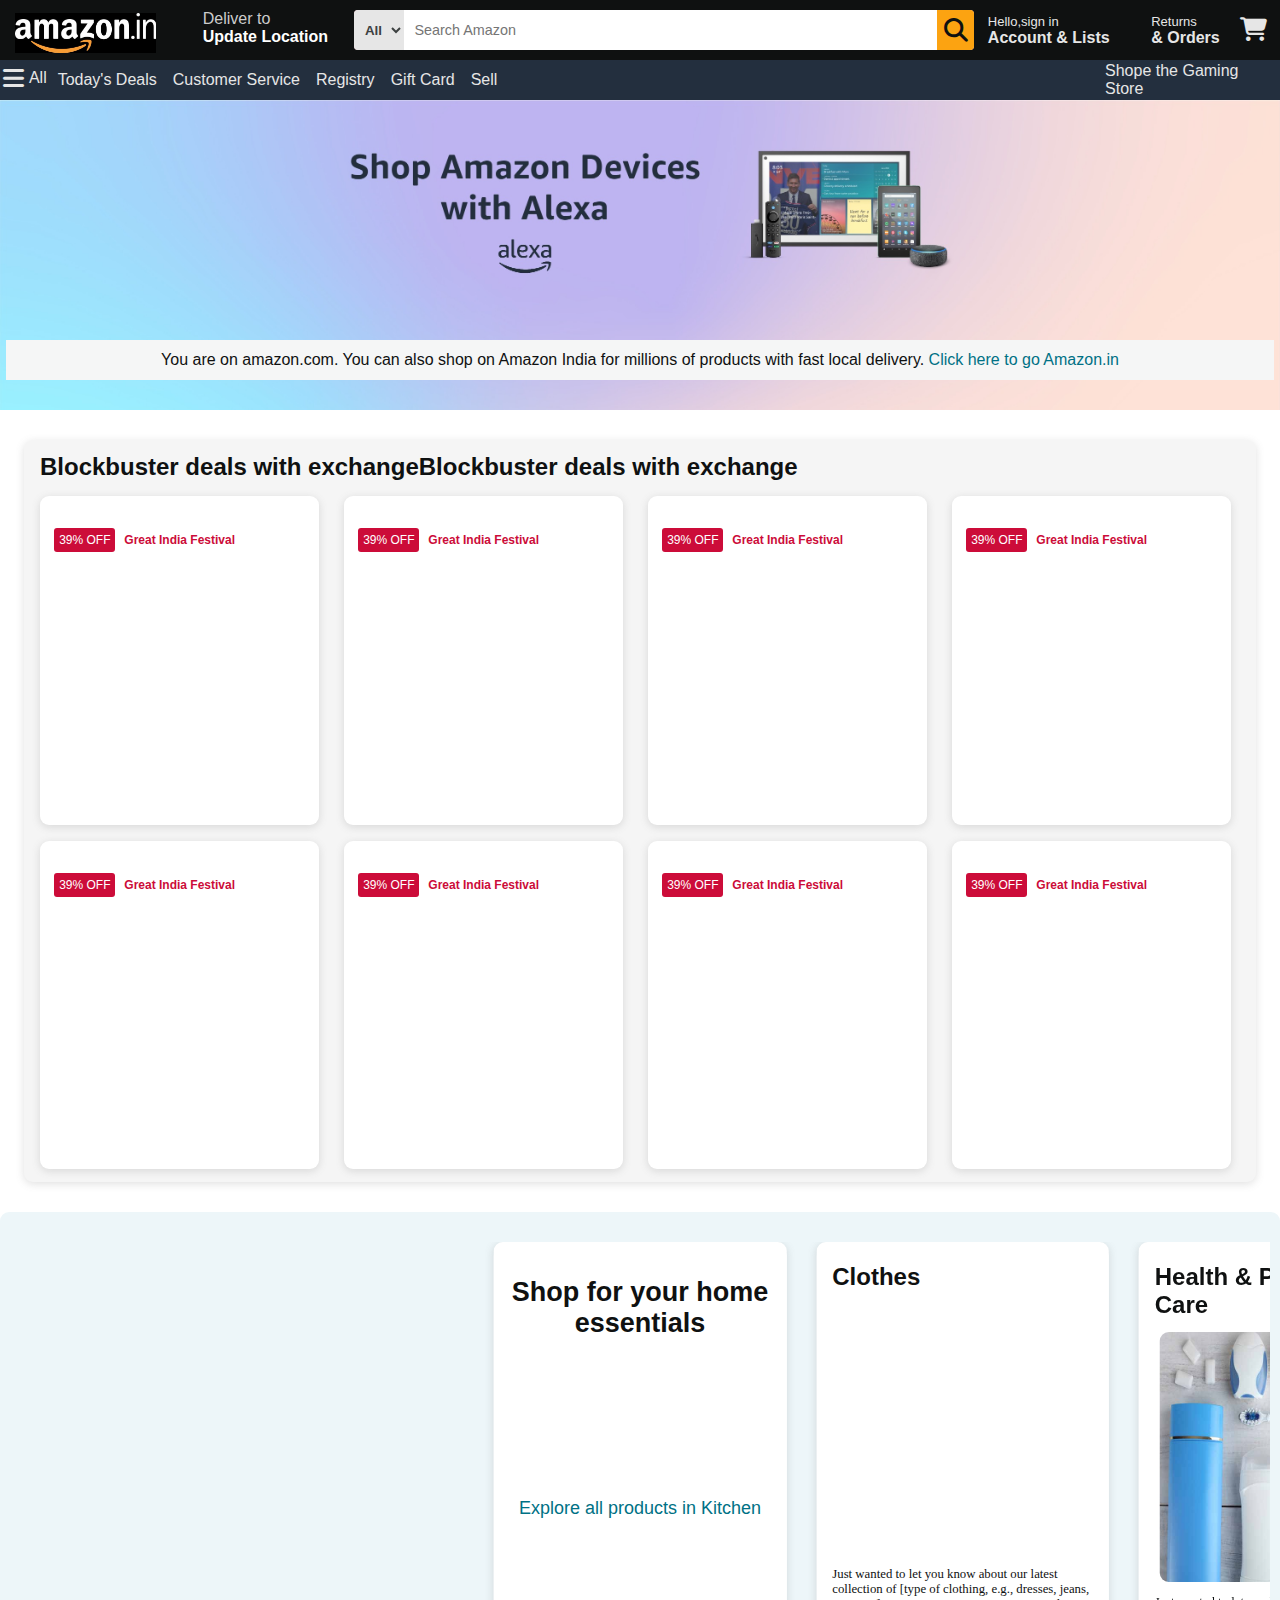
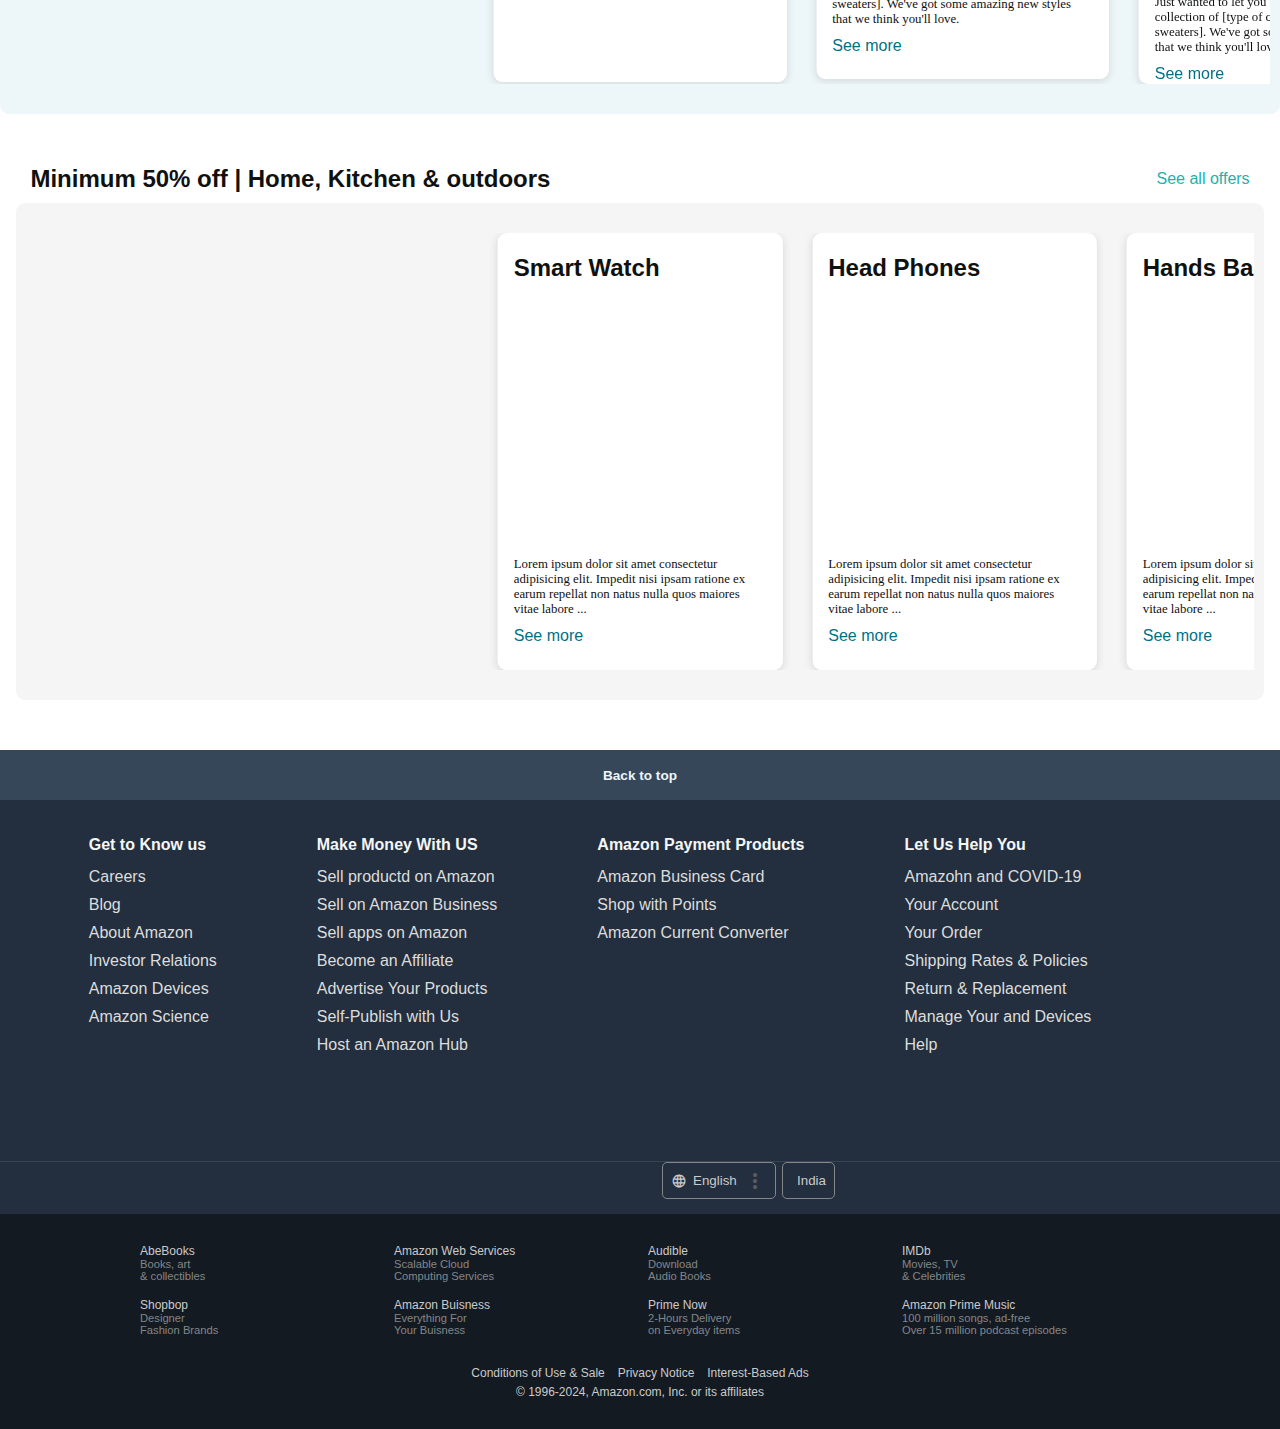
==== index.html @ 3745a6ab "Fixing Catalog" ====
<!DOCTYPE html>
<html lang="en">

<head>
    <meta charset="UTF-8">
    <meta name="viewport" content="width=device-width, initial-scale=1.0">
    <title>Document</title>
    <link rel="stylesheet" href="https://cdnjs.cloudflare.com/ajax/libs/font-awesome/6.6.0/css/all.min.css">
    <link rel="stylesheet" href="style.css">
    <link rel="stylesheet"
        href="https://fonts.googleapis.com/css2?family=Material+Symbols+Outlined:opsz,wght,FILL,GRAD@24,400,0,0" />
    <link rel="stylesheet" href="https://cdn.jsdelivr.net/npm/swiper@11/swiper-bundle.min.css" />
</head>

<body>
    <header>
        <!-- navbar********** -->



        <div class="navbar">
            <!-- Box 1 -->
            <div class="navlogo">
                <div class="logo">

                </div>
            </div>
            <!-- Box 1 -->
            <!-- Box 2 -->
            <div class="navglobal">
                <a class="location" href="#">
                    <!-- location logo -->
                    <div id="locationicon">
                        <i class="fa-solid fa-location-dot"></i>
                        </i>
                    </div>
                    <!-- location logo -->
                    <div class="NavGlobalInfo">
                        <span id="deliver-ad">Deliver to</span>
                        <span id="updl">Update Location</span>
                    </div>
                </a>
            </div>
            <!-- Box 2 -->

            <!-- Box 3 -->
            <div class="nav-search">
                <select class="search-select" name="">
                    <option value="All">All</option>
                    <option value="All Categories">All Categories</option>
                    <option value="Amazon Devices">Amazon Devices</option>
                </select>
                <style>
                    .search-select {
                        outline: 0;
                        cursor: pointer;
                    }

                    .search-input {
                        outline: none;
                        font-size: 0.9rem;
                        padding-left: 10px;
                    }
                </style>
                <input class="search-input" type="text" placeholder="Search Amazon">
                <div class="search-icon">
                    <i id="search-icon-id" class="fa-solid fa-magnifying-glass"></i>
                </div>
            </div>
            <!-- Box 3 -->

            <!-- Box 4 -->
            <div class="box-4">
                <p id="info1"><span style=" color: #E6E6E6;">Hello,sign in</span></p>
                <p id="info2"><span style=" color: #E6E6E6;">Account & Lists</span></p>
            </div>
            <!-- box 4 -->

            <!-- box-5 -->
            <div class="box-5">
                <p id="info3"><span style=" color: #E6E6E6;">Returns</span></p>
                <p id="info4"><span style=" color: #E6E6E6;">& Orders</span></p>
            </div>
            <!-- box-5 -->

            <!-- box 6 -->
            <div class="box-6">
                <span class="cart-logo"><i style=" color: #E6E6E6;" class="fa-solid fa-cart-shopping"></i></sapn>
            </div>
        </div>
        <!-- nav-main -->
        <div class="nav-main">
            <div class="nav-main-icon">
                <a class="nav-main-icon-all" href="#">

                    <i id="main-icon" class="fa-solid fa-bars"></i>
                    <span id="all">All</span>
                </a>
            </div>

            <div class="nav-main-options">

                <div id="info6"><a style=" color: #E6E6E6;" href="#">Today's Deals</a></div>
                <div id="info7"><a style=" color: #E6E6E6;" href="#">Customer Service</a></div>
                <div id="info8"><a style=" color: #E6E6E6;" href="#">Registry</a></div>
                <div id="info9"> <a style=" color: #E6E6E6;" href="#">Gift Card</a></div>
                <div id="info10"><a style=" color: #E6E6E6;" href="#">Sell</a></div>
            </div>
            <div id="info11">
                <a style=" color: #E6E6E6;" href="#">Shope the Gaming Store</a>
            </div>
        </div>
        <!-- nav-main -->
    </header>

    <!-- Nav-Bar********** -->




    <!-- Content********** -->


    <!-- Some Info -->
    <div class="content">
        <!-- Some Info -->
        <div class="panel-1">
            <div id="info12">
                <p itemref="info12-1">You are on amazon.com. You can also shop on Amazon India for millions of products
                    with fast local delivery. <a id="info12-2" href="3">Click here to go Amazon.in</a></p>
            </div>
        </div>
        <!-- Some Info -->
        <div class="catalog">
            <div class="title-catalog">
                <h2>
                    Blockbuster deals with exchangeBlockbuster deals with exchange</h2>
            </div>
            <div class="carts-items">
                <div class="carts">
                    <div class="img">
                        <img src="https://m.media-amazon.com/images/I/516CR1i1EgL._SR480,440_.jpg" alt="">
                    </div>
                    <p class="offers" style="display: flex;align-items: center; gap: 9px;"><span
                            style="background-color: #CC0C39; border-radius: 3px; color: white; padding: 0.3rem; font-size: 0.75rem;">39%
                            OFF</span><span style="color: #CC0C39; font-size: 0.75rem; font-weight: bold;">Great India
                            Festival</span>
                    </p>
                    <b class="prize"></b>
                    <p class="description"></p>
                </div>
                <div class="carts">
                    <div class="img">
                        <img src="https://m.media-amazon.com/images/I/41tS3gyOW1L._SR480,440_.jpg" alt="">
                    </div>
                    <p class="offers" style="display: flex;align-items: center; gap: 9px;"><span
                            style="background-color: #CC0C39; border-radius: 3px; color: white; padding: 0.3rem; font-size: 0.75rem;">39%
                            OFF</span><span style="color: #CC0C39; font-size: 0.75rem; font-weight: bold;">Great India
                            Festival</span>
                    </p>
                    <b class="prize"></b>
                    <p class="description"></p>
                </div>
                <div class="carts">
                    <div class="img">
                        <img src="https://m.media-amazon.com/images/I/41ToI4s9NNL._SR480,440_.jpg" alt="">
                    </div>
                    <p class="offers" style="display: flex;align-items: center; gap: 9px;"><span
                            style="background-color: #CC0C39; border-radius: 3px; color: white; padding: 0.3rem; font-size: 0.75rem;">39%
                            OFF</span><span style="color: #CC0C39; font-size: 0.75rem; font-weight: bold;">Great India
                            Festival</span>
                    </p>
                    <b class="prize"></b>
                    <p class="description"></p>
                </div>
                <div class="carts">
                    <div class="img">
                        <img src="https://m.media-amazon.com/images/I/41who+9qCLL._SR480,440_.jpg" alt="">
                    </div>
                    <p class="offers" style="display: flex;align-items: center; gap: 9px;"><span
                            style="background-color: #CC0C39; border-radius: 3px; color: white; padding: 0.3rem; font-size: 0.75rem;">39%
                            OFF</span><span style="color: #CC0C39; font-size: 0.75rem; font-weight: bold;">Great India
                            Festival</span>
                    </p>
                    <b class="prize"></b>
                    <p class="description"></p>
                </div>
                <div class="carts">
                    <div class="img">
                        <img src="https://m.media-amazon.com/images/I/41d1SeNfhpL._SR480,440_.jpg" alt="">
                    </div>
                    <p class="offers" style="display: flex;align-items: center; gap: 9px;"><span
                            style="background-color: #CC0C39; border-radius: 3px; color: white; padding: 0.3rem; font-size: 0.75rem;">39%
                            OFF</span><span style="color: #CC0C39; font-size: 0.75rem; font-weight: bold;">Great India
                            Festival</span>
                    </p>
                    <b class="prize"></b>
                    <p class="description"></p>
                </div>
                <div class="carts">
                    <div class="img">
                        <img src="https://m.media-amazon.com/images/I/41WnWm3IjiL._SR480,440_.jpg" alt="">
                    </div>
                    <p class="offers" style="display: flex;align-items: center; gap: 9px;"><span
                            style="background-color: #CC0C39; border-radius: 3px; color: white; padding: 0.3rem; font-size: 0.75rem;">39%
                            OFF</span><span style="color: #CC0C39; font-size: 0.75rem; font-weight: bold;">Great India
                            Festival</span>
                    </p>
                    <b class="prize"></b>
                    <p class="description"></p>
                </div>
                <div class="carts">
                    <div class="img">
                        <img src="https://m.media-amazon.com/images/I/41kaS0VswaL._SR480,440_.jpg" alt="">
                    </div>
                    <p class="offers" style="display: flex;align-items: center; gap: 9px;"><span
                            style="background-color: #CC0C39; border-radius: 3px; color: white; padding: 0.3rem; font-size: 0.75rem;">39%
                            OFF</span><span style="color: #CC0C39; font-size: 0.75rem; font-weight: bold;">Great India
                            Festival</span>
                    </p>
                    <b class="prize"></b>
                    <p class="description"></p>
                </div>
                <div class="carts">
                    <div class="img">
                        <img src="https://m.media-amazon.com/images/I/516CR1i1EgL._SR480,440_.jpg" alt="">
                    </div>
                    <p class="offers" style="display: flex;align-items: center; gap: 9px;"><span
                            style="background-color: #CC0C39; border-radius: 3px; color: white; padding: 0.3rem; font-size: 0.75rem;">39%
                            OFF</span><span style="color: #CC0C39; font-size: 0.75rem; font-weight: bold;">Great India
                            Festival</span>
                    </p>
                    <b class="prize"></b>
                    <p class="description"></p>
                </div>
            </div>
        </div>
        <div class="panel-3">
            <div class="swiper mySwiper">
                <div class="swiper-wrapper">
                    <div class="swiper-slide">
                        <div class="panel-3-box-2">
                            <div class="panel-3-box-2-content-contaner">
                                <h2><span>Shop for your home essentials</span></h2>
                                <div>

                                </div>
                                <div id="panel-3-box-2-span">
                                    <a id="info12-2" href="#">Explore all products in Kitchen</a>
                                </div>
                            </div>
                        </div>
                    </div>
                    <div class="swiper-slide">
                        <div class="box-1">
                            <h2>Clothes</h2>
                            <div class="box-img"
                                style="background-image: url('https://images.unsplash.com/photo-1525507119028-ed4c629a60a3?w=500&auto=format&fit=crop&q=60&ixlib=rb-4.0.3&ixid=M3wxMjA3fDB8MHxzZWFyY2h8Mnx8Y2xvdGhpbmd8ZW58MHx8MHx8fDA%3D');">
                            </div>
                            <p>Just wanted to let you know about our latest collection of [type of clothing, e.g.,
                                dresses, jeans, sweaters]. We've got some amazing new styles that we think you'll love.
                            </p>
                            <a href="#" id="info12-2">See more</a>
                        </div>
                    </div>
                    <div class="swiper-slide">
                        <div class="box-1">
                            <h2>Health & Personal Care</h2>
                            <div class="box-img" style="background-image: url('Image/box2_image.jpg');"></div>
                            <p>Just wanted to let you know about our latest collection of [type of clothing, e.g.,
                                dresses, jeans, sweaters]. We've got some amazing new styles that we think you'll love.
                            </p>
                            <a href="#" id="info12-2">See more</a>
                        </div>
                    </div>
                    <div class="swiper-slide">
                        <div class="box-1">
                            <h2>Furniture</h2>
                            <div class="box-img" style="background-image: url('Image/box3_image.jpg');"></div>
                            <p>Just wanted to let you know about our latest collection of [type of clothing, e.g.,
                                dresses, jeans, sweaters]. We've got some amazing new styles that we think you'll love.
                            </p>
                            <a href="#" id="info12-2">See more</a>
                        </div>
                    </div>
                    <div class="swiper-slide">
                        <div class="box-1">
                            <h2>Electronics</h2>
                            <div class="box-img" style="background-image: url('Image/box4_image.jpg');"></div>
                            <p>Just wanted to let you know about our latest collection of [type of clothing, e.g.,
                                dresses, jeans, sweaters]. We've got some amazing new styles that we think you'll love.
                            </p>
                            <a href="#" id="info12-2">See more</a>
                        </div>
                    </div>
                    <div class="swiper-slide">
                        <div class="box-1">
                            <h2>Beauty picks</h2>
                            <div class="box-img" style="background-image: url('Image/box5_image.jpg');"></div>
                            <p>Just wanted to let you know about our latest collection of [type of clothing, e.g.,
                                dresses, jeans, sweaters]. We've got some amazing new styles that we think you'll love.
                            </p>
                            <a href="#" id="info12-2">See more</a>
                        </div>
                    </div>
                    <div class="swiper-slide">
                        <div class="box-1">
                            <h2>Pet Care</h2>
                            <div class="box-img" style="background-image: url('Image/box6_image.jpg');"></div>
                            <p>Just wanted to let you know about our latest collection of [type of clothing, e.g.,
                                dresses, jeans, sweaters]. We've got some amazing new styles that we think you'll love.
                            </p>
                            <a href="#" id="info12-2">See more</a>
                        </div>
                    </div>
                    <div class="swiper-slide">
                        <div class="box-1">
                            <h2>New Arrival in Toys</h2>
                            <div class="box-img" style="background-image: url('Image/box7_image.jpg');"></div>
                            <p>Just wanted to let you know about our latest collection of [type of clothing, e.g.,
                                dresses, jeans, sweaters]. We've got some amazing new styles that we think you'll love.
                            </p>
                            <a href="#" id="info12-2">See more</a>
                        </div>
                    </div>
                    <div class="swiper-slide">
                        <div class="box-1">
                            <h2>Discover Fashion</h2>
                            <div class="box-img" style="background-image: url('Image/box8_image.jpg');"></div>
                            <p>Just wanted to let you know about our latest collection of [type of clothing, e.g.,
                                dresses, jeans, sweaters]. We've got some amazing new styles that we think you'll love.
                            </p>
                            <a href="#" id="info12-2">See more</a>
                        </div>
                    </div>
                </div>
                <div class="swiper-pagination"></div>
            </div>


            <!-- panel-2-BoxType-2 -->

            <!-- panel-2-BoxType-2 -->


            <!-- panel-2-BoxType-1 -->

            <!-- box-2 -->

            <!-- box - 3 -->

            <!-- box-4 -->





            <!-- panel-2-BoxType-2 -->
        </div>
        <div class="offer-set-discount">
            <div class="offer-title"
                style="display: flex;align-items: center;justify-content: space-between; padding: 0 0.9rem;">
                <h2>Minimum 50% off | Home, Kitchen & outdoors</h2>
                <a href="#">See all offers</a>
            </div>
            <div class="panel-3" id="panel3">
                <div class="swiper mySwiper">
                    <div class="swiper-wrapper">

                        <div class="swiper-slide">
                            <div class="box-1">
                                <h2>Smart Watch</h2>
                                <div class="box-img"
                                    style="background-image: url('https://images.unsplash.com/photo-1523275335684-37898b6baf30?w=500&auto=format&fit=crop&q=60&ixlib=rb-4.0.3&ixid=M3wxMjA3fDB8MHxzZWFyY2h8Mnx8cHJvZHVjdHxlbnwwfHwwfHx8MA%3D%3D');">
                                </div>
                                <p class="text">Lorem ipsum dolor sit amet consectetur adipisicing elit. Impedit nisi
                                    ipsam ratione ex earum repellat non natus nulla quos maiores vitae labore ...</p>
                                <a href="#" id="info12-2">See more</a>
                            </div>
                        </div>
                        <div class="swiper-slide">
                            <div class="box-1">
                                <h2>Head Phones</h2>
                                <div class="box-img"
                                    style="background-image: url('https://images.unsplash.com/photo-1505740420928-5e560c06d30e?w=500&auto=format&fit=crop&q=60&ixlib=rb-4.0.3&ixid=M3wxMjA3fDB8MHxzZWFyY2h8Nnx8cHJvZHVjdHxlbnwwfHwwfHx8MA%3D%3D');">
                                </div>
                                <p class="text">Lorem ipsum dolor sit amet consectetur adipisicing elit. Impedit nisi
                                    ipsam ratione ex earum repellat non natus nulla quos maiores vitae labore ...</p>
                                <a href="#" id="info12-2">See more</a>
                            </div>
                        </div>
                        <div class="swiper-slide">
                            <div class="box-1">
                                <h2>Hands Bags</h2>
                                <div class="box-img"
                                    style="background-image: url('https://plus.unsplash.com/premium_photo-1664392147011-2a720f214e01?w=500&auto=format&fit=crop&q=60&ixlib=rb-4.0.3&ixid=M3wxMjA3fDB8MHxzZWFyY2h8MXx8cHJvZHVjdHxlbnwwfHwwfHx8MA%3D%3D');">
                                </div>
                                <p class="text">Lorem ipsum dolor sit amet consectetur adipisicing elit. Impedit nisi
                                    ipsam ratione ex earum repellat non natus nulla quos maiores vitae labore ...</p>
                                <a href="#" id="info12-2">See more</a>
                            </div>
                        </div>
                        <div class="swiper-slide">
                            <div class="box-1">
                                <h2>Beauty Products</h2>
                                <div class="box-img"
                                    style="background-image: url('https://plus.unsplash.com/premium_photo-1677541205130-51e60e937318?w=500&auto=format&fit=crop&q=60&ixlib=rb-4.0.3&ixid=M3wxMjA3fDB8MHxzZWFyY2h8MTN8fHByb2R1Y3R8ZW58MHx8MHx8fDA%3D');">
                                </div>
                                <p class="text">Lorem ipsum dolor sit amet consectetur adipisicing elit. Impedit nisi
                                    ipsam ratione ex earum repellat non natus nulla quos maiores vitae labore ...</p>
                                <a href="#" id="info12-2">See more</a>
                            </div>
                        </div>
                        <div class="swiper-slide">
                            <div class="box-1">
                                <h2>Beauty picks</h2>
                                <div class="box-img"
                                    style="background-image: url('https://images.unsplash.com/photo-1615397349754-cfa2066a298e?w=500&auto=format&fit=crop&q=60&ixlib=rb-4.0.3&ixid=M3wxMjA3fDB8MHxzZWFyY2h8OHx8cHJvZHVjdHxlbnwwfHwwfHx8MA%3D%3D');">
                                </div>
                                <p class="text">Lorem ipsum dolor sit amet consectetur adipisicing elit. Impedit nisi
                                    ipsam ratione ex earum repellat non natus nulla quos maiores vitae labore ...</p>
                                <a href="#" id="info12-2">See more</a>
                            </div>
                        </div>
                        <div class="swiper-slide">
                            <div class="box-1">
                                <h2>Hills Shoes</h2>
                                <div class="box-img"
                                    style="background-image: url('https://images.unsplash.com/photo-1543163521-1bf539c55dd2?w=500&auto=format&fit=crop&q=60&ixlib=rb-4.0.3&ixid=M3wxMjA3fDB8MHxzZWFyY2h8MTl8fHByb2R1Y3R8ZW58MHx8MHx8fDA%3D');">
                                </div>
                                <p class="text">Lorem ipsum dolor sit amet consectetur adipisicing elit. Impedit nisi
                                    ipsam ratione ex earum repellat non natus nulla quos maiores vitae labore ...</p>
                                <a href="#" id="info12-2">See more</a>
                            </div>
                        </div>
                        <div class="swiper-slide">
                            <div class="box-1">
                                <h2>Tea Sets</h2>
                                <div class="box-img"
                                    style="background-image: url('https://plus.unsplash.com/premium_photo-1719289799376-d3de0ca4ddbc?w=500&auto=format&fit=crop&q=60&ixlib=rb-4.0.3&ixid=M3wxMjA3fDB8MHxzZWFyY2h8OXx8cHJvZHVjdHN8ZW58MHx8MHx8fDA%3D');">
                                </div>
                                <p class="text">Lorem ipsum dolor sit amet consectetur adipisicing elit. Impedit nisi
                                    ipsam ratione ex earum repellat non natus nulla quos maiores vitae labore ...</p>
                                <a href="#" id="info12-2">See more</a>
                            </div>
                        </div>
                        <div class="swiper-slide">
                            <div class="box-1">
                                <h2>Curology</h2>
                                <div class="box-img"
                                    style="background-image: url('https://images.unsplash.com/photo-1571781926291-c477ebfd024b?w=500&auto=format&fit=crop&q=60&ixlib=rb-4.0.3&ixid=M3wxMjA3fDB8MHxzZWFyY2h8MTh8fHByb2R1Y3RzfGVufDB8fDB8fHww');">
                                </div>
                                <p class="text">Lorem ipsum dolor sit amet consectetur adipisicing elit. Impedit nisi
                                    ipsam ratione ex earum repellat non natus nulla quos maiores vitae labore ...</p>
                                <a href="#" id="info12-2">See more</a>
                            </div>
                        </div>
                    </div>
                    <div class="swiper-pagination"></div>
                </div>


                <!-- panel-2-BoxType-2 -->

                <!-- panel-2-BoxType-2 -->


                <!-- panel-2-BoxType-1 -->

                <!-- box-2 -->

                <!-- box - 3 -->

                <!-- box-4 -->





                <!-- panel-2-BoxType-2 -->
            </div>
        </div>
    </div>
    <!-- Content********** -->



    <!-- Footer********** -->
    <div class="footer">
        <div class="footer-panel-1">
            <a id="footer-info1" href="#">
                Back to top
            </a>
        </div>
        <div class="footer-panel-2-contaner">
            <div class="footer-panel-2">
                <div class="footer-panel-2-box-1">
                    <div class="footer-heading">
                        Get to Know us
                    </div>
                    <div class="footer-info">
                        <a class="footer-anchor-tag" href="#">Careers</a>
                        <a class="footer-anchor-tag" href="#">Blog</a>
                        <a class="footer-anchor-tag" href="#">About Amazon</a>
                        <a class="footer-anchor-tag" href="#">Investor Relations</a>
                        <a class="footer-anchor-tag" href="#">Amazon Devices</a>
                        <a class="footer-anchor-tag" href="#">Amazon Science</a>
                    </div>
                </div>
                <div class="footer-panel-2-space">
                    <!-- space -->
                </div>
                <div class="footer-panel-2-box-1">
                    <div class="footer-heading">
                        Make Money With US
                    </div>
                    <div class="footer-info">
                        <a class="footer-anchor-tag" href="#">Sell productd on Amazon</a>
                        <a class="footer-anchor-tag" href="#">Sell on Amazon Business</a>
                        <a class="footer-anchor-tag" href="#">Sell apps on Amazon</a>
                        <a class="footer-anchor-tag" href="#">Become an Affiliate</a>
                        <a class="footer-anchor-tag" href="#">Advertise Your Products</a>
                        <a class="footer-anchor-tag" href="#">Self-Publish with Us</a>
                        <a class="footer-anchor-tag" href="#">Host an Amazon Hub</a>
                    </div>
                </div>
                <div class="footer-panel-2-space">
                    <!-- space -->
                </div>
                <div class="footer-panel-2-box-1">
                    <div class="footer-heading">
                        Amazon Payment Products
                    </div>
                    <div class="footer-info">
                        <a class="footer-anchor-tag" href="#">Amazon Business Card</a>
                        <a class="footer-anchor-tag" href="#">Shop with Points</a>
                        <a class="footer-anchor-tag" href="#">Amazon Current Converter</a>
                    </div>
                </div>
                <div class="footer-panel-2-space">
                    <!-- space -->
                </div>
                <div class="footer-panel-2-box-1">
                    <div class="footer-heading">
                        Let Us Help You
                    </div>
                    <div class="footer-info">
                        <a class="footer-anchor-tag" href="#">Amazohn and COVID-19</a>
                        <a class="footer-anchor-tag" href="#">Your Account</a>
                        <a class="footer-anchor-tag" href="#">Your Order</a>
                        <a class="footer-anchor-tag" href="#">Shipping Rates & Policies</a>
                        <a class="footer-anchor-tag" href="#">Return & Replacement</a>
                        <a class="footer-anchor-tag" href="#">Manage Your and Devices</a>
                        <a class="footer-anchor-tag" href="#">Help</a>
                    </div>
                </div>
                <div class="footer-panel-2-space">
                    <!-- space -->
                </div>

            </div>
            <div class="space-between"></div>
            <div style="border-top: 1px solid #3a4553; padding: 0px 10px 15px;">
                <div class="origin-language">
                    <span id="logo"><img
                            src="https://www.hatchwise.com/wp-content/uploads/2022/05/amazon-logo-1024x683.png"
                            alt=""></span>
                    <div class="lang-origin" style="display: flex; gap: 0.35rem;">
                        <button>
                            <span class="material-symbols-outlined">
                                language
                            </span>
                            <span>English</span>
                            <span class="material-symbols-outlined" id="option">
                                more_vert
                            </span></button>
                        <button>
                            <img src="./Image/India-512.webp" height="25" alt="">
                            <span>India</span>
                        </button>
                    </div>
                </div>
            </div>
            <!-- <div class="space-between"></div> -->
            <div style="background-color: #131A22; padding-top: 30px;">
                <div class="services-log-amazon">
                    <a href="/" class="service">
                        <p class="title">AbeBooks</p>
                        <p class="desciption">Books, art <br> & collectibles </p>
                    </a>
                    <a href="/" class="service">

                        <p class="title">Amazon Web Services</p>
                        <p class="desciption">Scalable Cloud<br>Computing Services </p>
                    </a>
                    <a href="/" class="service">
                        <!-- 	-->
                        <p class="title">Audible</p>
                        <p class="desciption">Download <br> Audio Books</p>
                    </a>
                    <a href="/" class="service">



                        <p class="title"> IMDb</p>
                        <p class="desciption">Movies, TV <br> & Celebrities </p>
                    </a>
                    <a href="/" class="service">
                        <p class="title">Shopbop</p>
                        <p class="desciption">Designer <br> Fashion Brands </p>
                    </a>
                    <a href="/" class="service">
                        <p class="title">Amazon Buisness</p>
                        <p class="desciption">Everything For <br> Your Buisness </p>
                    </a>
                    <a href="/" class="service">
                        <p class="title">Prime Now</p>
                        <p class="desciption">2-Hours Delivery <br>on Everyday items </p>
                    </a>
                    <a href="/" class="service">
                        <p class="title">Amazon Prime Music</p>
                        <p class="desciption">100 million songs, ad-free <br>
                            Over 15 million podcast episodes
                        </p>
                    </a>

                </div>
                <div class="condition-terms">
                    <a href="/">Conditions of Use & Sale</a>
                    <a href="/">Privacy Notice</a>
                    <a href="/">Interest-Based Ads</a>
                    <p>© 1996-2024, Amazon.com, Inc. or its affiliates</p>
                </div>
            </div>
        </div>
    </div>
    <!-- Footer********** -->

</body>
<script src="https://cdn.jsdelivr.net/npm/swiper@11/swiper-bundle.min.js"></script>

<!-- Initialize Swiper -->
<script>
    var swiper = new Swiper(".mySwiper", {
        slidesPerView: 4,
        spaceBetween: 30,
        centeredSlides: true,
        pagination: {
            el: ".swiper-pagination",
            clickable: true,
        },
    });
</script>

</html>
---- style.css ----
* {
  margin: 0px;
  padding: 0px;
  font-family: Arial;
  /* border: 2px solid white; */
  color: #0f1111;
  text-decoration: none;
}

@import url('https://fonts.googleapis.com/css2?family=Poppins:ital,wght@0,100;0,200;0,300;0,400;0,500;0,600;0,700;0,800;0,900;1,100;1,200;1,300;1,400;1,500;1,600;1,700;1,800;1,900&display=swap');

.body {
  display: flex;
}

/* Nav Bar */

.navbar {
  background-color: #0f1111;
  height: 60px;
  display: flex;
  align-items: center;
  justify-content: space-evenly;
}

/* box-1 */
.navlogo {
  height: 50px;
  width: 148px;
  /* padding: 2px 8px 2px 8px; */
}

.logo {
  height: 40px;
  width: 95%;
  background-image: url("Image/WhatsApp\ Image\ 2024-09-22\ at\ 12.35.20_df87af3a.jpg");
  background-size: cover;
  margin: 8px 2px 8px 2px;
}

.navlogo:hover {
  border: 2px solid white;
  border-radius: 5px;
}

/* Box 1 */

/* Box 2 */
.navglobal {
  height: 50px;
  width: fit-content;
  padding: 5px 8px 5px 8px;
  display: flex;
}

.location {
  height: 50px;
  width: 210px;
  display: flex;
  width: fit-content;
  text-decoration: none;
}

#locationicon {
  color: white;
  height: 18px;
  width: 15px;
  margin-top: 23px;
}

.NavGlobalInfo {
  color: white;
  padding: 5px 5px 5px 5px;
  width: fit-content;
}

#deliver-ad {
  display: inline-block;
  color: #cccccc;
  font-weight: 200;
}

#updl {
  display: block;
  color: #ffffff;
  font-weight: 700;
}

.location:hover {
  border: 2px solid white;
  border-radius: 5px;
}

/* Box 2 */

/* Box 3 */
.nav-search {
  height: 40px;
  width: 620px;
  display: flex;
  border-radius: 4px;
  justify-content: space-evenly;
  background-color: pink;
}

.search-select {
  width: 50px;
  border: none;
  border-top-left-radius: 4px;
  border-bottom-left-radius: 4px;
  background-color: #e6e6e6;
  text-align: center;
  color: #3d4141;
  font-family: Arial;
  font-weight: 600;
}

.search-input {
  width: 100%;
  border: none;
  font-size: 1.1rem;
  color: #0f1111;
}

.search-icon {
  width: 45px;
  background-color: #fca311;
  border: none;
  border-top-right-radius: 4px;
  border-bottom-right-radius: 4px;
  display: flex;
  justify-content: center;
  align-items: center;
  font-size: 1.5rem;
}

#search-icon-id {
  border: none;
}

.nav-search:hover {
  border: 2px solid #fca311;
  border-radius: 5px;
}

/* Box 3 */

/* box 4 */
.box-4 {
  width: 150px;
}

#info1 {
  font-size: small;
  font-weight: 400;
}

#info2 {
  font-weight: 700;
}

.box-4:hover {
  border: 2px solid white;
  border-radius: 5px;
}

/* box-4 */

/* box -5 */
.box-5 {
  width: 75px;
}

#info3 {
  font-size: small;
}

#info4 {
  font-weight: 700;
}

.box-5:hover {
  border: 2px solid white;
  border-radius: 5px;
}

/* box-5 */

/* box-6 */
.box-6 {
  font-size: 1.5rem;
}

.box-6:hover {
  border: 2px solid white;
  border-radius: 5px;
}

/* nav-bar */

/* nav-main */
.nav-main {
  height: 40px;
  border: none;
  background-color: #232f3e;
  color: #e6e6e6;
  display: flex;
}

.nav-main-icon {
  height: 36px;
  width: 50px;
  display: flex;

  align-items: center;
  justify-content: center;
}

#main-icon {
  font-size: 1.5rem;
  color: #e6e6e6;
}

#all {
  margin-left: 5px;
  font-size: 1rem;
  color: #e6e6e6;
}

.nav-main-icon-all {
  height: fit-content;
  width: fit-content;
  display: flex;
  align-content: space-evenly;
  align-items: center;
}

.info5 {
  height: 40px;
  /* width: 30px; */
  justify-content: center;
  align-content: center;
  font-size: 1.5rem;
}

.nav-main-options {
  display: flex;
  width: 83%;
  align-items: center;
}

#info6 {
  width: fit-content;
  height: 36px;
  align-content: center;
  padding: 2px 8px 2px 8px;
}

#info7 {
  width: fit-content;
  height: 36px;
  padding: 2px 8px 2px 8px;
  align-content: center;
}

#info8 {
  width: fit-content;
  height: 36px;
  padding: 2px 8px 2px 8px;
  align-content: center;
}

#info9 {
  width: fit-content;
  height: 36px;
  padding: 2px 8px 2px 8px;
  align-content: center;
}

#info10 {
  width: fit-content;
  height: 36px;
  padding: 2px 8px 2px 8px;
  align-content: center;
}

#info11 {
  display: inline;
  justify-items: flex-end;
  align-content: center;
}

.nav-main-icon:hover {
  border: 2px solid white;
  border-radius: 4px;
}

#info6:hover {
  border: 2px solid white;
  border-radius: 4px;
}

#info7:hover {
  border: 2px solid white;
  border-radius: 4px;
}

#info8:hover {
  border: 2px solid white;
  border-radius: 4px;
}

#info9:hover {
  border: 2px solid white;
  border-radius: 4px;
}

#info10:hover {
  border: 2px solid white;
  border-radius: 4px;
}

#info11:hover {
  border: 2px solid white;
  border-radius: 4px;
}

/* nav-main */

/* Nav-Bar */

/* Content */

/* panel - 1 */
.content {
  /* height: 1000px; */
  height: fit-content;
}

.panel-1 {
  /* height: 45%; */
  /* height: fit-content; */
  height: 310px;
  width: 100%;
  background-image: url("Image/61gGY9AfeSL._SX3000_.jpg");
  background-size: cover;
  display: flex;
  justify-content: center;
}

#info12 {
  height: 40px;
  width: 99%;
  display: flex;
  background-color: #f5f6f6;
  align-items: center;
  justify-content: center;
  align-self: flex-end;
  margin-bottom: 30px;
}

#info12-1 {
  color: #0f1111;
}

#info12-2 {
  color: #007185;
}

/* panel - 1 */

/* panel - 2 */
.panel-2,
.panel-3 {
  padding: 0px 10px 0px 10px;
  border-radius: 9px;
  background-color: #edf6f9;
  height: fit-content;
  /* height: 925px; */
  display: flex;
  justify-content: space-evenly;
  flex-wrap: wrap;
}

/* Box-1 */

.box-1 {
  text-align: left;
  font-size: 1rem;
  height: 400px;
  max-width: 400px;
  padding: 1rem;
  display: inline-block;
  margin-top: 5px;
  background-color: #fff;
  border-radius: 9px;
}

.box-content {
  height: 100%;
  width: 400px;
  margin-left: 5px;
  margin-right: 5px;
}

.box-img {
  height: 250px;
  width: 250px;
  margin: 0.8rem auto;
  background-size: cover;
  background-position: center;
  background-attachment: fixed;
  background-repeat: no-repeat;
  border-radius: 9px;
  overflow: hidden;
}

/* Box-1 */
.panel-2-box-2,
.panel-3-box-2 {
  height: 400px;
  max-width: 400px;
  border-radius: 9px;
  padding: 20px 0px 15px 0px;
  display: flex;
  flex-wrap: wrap;
  justify-content: center;
  align-items: center;
  margin-top: 5px;
  background-color: #fff;
}

.panel-2-box-2-content-contaner,
.panel-3-box-2-content-contaner {
  height: 100%;
  display: flex;
  flex-wrap: wrap;
  justify-content: center;
  padding: 10px 10px 10px 10px;
}

#panel-2-box-2-img {
  height: 145px;
  width: 100%;
  background-size: cover;
}

.panel-2-box-2-img {
  background-size: cover;
  height: 100px;
  width: 163px;
}

.panel-2-box-2-h {
  display: contents;
}

.box-2-img-contaner {
  height: 276px;
  width: fit-content;

  flex-wrap: wrap;
  justify-content: space-evenly;
}

#panel-2-box-2-span {
  height: fit-content;
  width: fit-content;
}

.box-2-img-contaner {
  min-width: 306px;
  width: fit-content;
  display: flex;
  flex-wrap: wrap;
  margin-bottom: 44px;
}

/* #panel-2-box-2-img-span{

} */



/* Footer */
.footer {
  height: 400px;
  width: 100%;
  background-color: #232f3e;
  display: block;
}

.footer-panel-1 {
  height: 50px;
  width: 100%;
  background-color: #37475a;
  display: flex;
  justify-content: center;
  align-items: center;
}

#footer-info1 {
  color: #edf6f9;
  font-size: 0.85rem;
  font-weight: 600;
  height: 100%;
  width: 100%;
  display: flex;
  justify-content: center;
  align-items: center;
}

.footer-panel-2 {
  height: 291px;
  width: fit-content;
  background-color: #232f3e;
  display: flex;
  justify-content: space-evenly;
  margin: 0 auto;
}

/* .footer-panel-3{
      height: 100%;
      width: 100%;
      background-color: #131A22;
  } */
.footer-heading {
  height: fit-content;
  width: fit-content;
  color: #f5f6f6;
  font-weight: 700;
  margin: 6px 0 14px;
}

.footer-panel-2-box-1 {
  height: fit-content;
  width: fit-content;
  display: flex;
  flex-direction: column;
}

.footer-info {
  height: fit-content;
  width: fit-content;
}

.footer-anchor-tag {
  color: #dddddd;
  display: block;
  margin: 0 0 10px;
}

.footer-panel-2-space {
  height: 291px;
  width: 100px;
}

.footer-panel-2-contaner {
  background-color: #232f3e;
  display: flex;
  flex-direction: column;
  margin-top: 30px;
}

.footer .footer-panel-2-contaner .space-between {
  margin-top: 40px;
}

.footer-panel-2-contaner .origin-language {
  max-width: 390px;
  width: 100%;
  padding: 0 0.2rem;
  margin: 0 auto;
  display: flex;
  align-items: center;
  justify-content: space-between;
}

.footer-panel-2-contaner .origin-language #logo {
  & img {
    margin-top: 10px;
    height: 75px;
  }
}

.origin-language .lang-origin button {
  display: flex;
  align-items: center;
  outline: 0;
  border: 0;
  border: 0.56px solid #848688;
  padding: 0.3rem 0.5rem;
  border-radius: 5px;
  gap: 0.4rem;
  background-color: transparent;
  cursor: pointer;

  & span {
    color: #cccaca;
  }

  & span:nth-child(1) {
    font-size: 1rem;
  }

  #option {
    color: #807e7e98;
  }
}

.footer-panel-2-contaner .services-log-amazon {
  display: grid;
  max-width: 1000px;
  width: 100%;
  grid-gap: 1rem;
  margin: 0 auto;
  grid-template-columns: repeat(4, 1fr);
}

.service:hover p {
  text-decoration: underline;
}

.service .desciption {
  font-size: 0.7rem;
  color: #848688;
}

.service .title {
  font-size: 0.75rem;
  color: #cccaca;
}

.service {
  text-decoration: none;
}

.condition-terms {
  max-width: 1000px;
  margin: 30px auto;
  font-size: 0.75rem;
  text-align: center;

  & p {
    color: #cccaca;
    text-align: center;
    margin-top: 5px;
  }
}

.condition-terms a {
  color: #cccaca;
  text-decoration: none;
  margin: 0 0.3rem;

  &:hover {
    text-decoration: underline;
  }
}

.swiper {
  width: 100%;
  height: 100%;
  margin: 30px 0;
  /* overflow: visible !important; */
}

.swiper-slide {
  text-align: center;
  font-size: 18px;
  background: #fff;
  display: flex;
  justify-content: center;
  box-shadow: rgba(99, 99, 99, 0.2) 0px 2px 8px 0px;
  border-radius: 9px;
  align-items: center;
  /* position: relative; */
}

.swiper-pagination {
  /* bottom: -23px !important; */
  visibility: hidden !important;
}

.swiper-slide img {
  display: block;
  width: 100%;
  height: 100%;
  object-fit: cover;
}

.offer-set-discount {
  border-radius: 9px;
  max-width: 1300px;
  /* background-color: whitesmoke; */
  margin: 30px auto;
  padding: 1.3rem 1rem;

  & a {
    color: lightseagreen;

    &:hover {
      text-decoration: underline;
    }
  }
}

#panel3 {
  background-color: whitesmoke;
  margin-top: 10px;
}

#panel3 .mySwiper .swiper-wrapper .swiper-slide .box-1 .box-img {
  background-size: cover;
}

.box-1 p {
  font-size: 0.8rem;
  font-family: "poppins";
  /* letter-spacing: 1px; */
  /* font-weight: 700; */
  margin-bottom: 10px;
}

.box-1 a:hover {
  text-decoration: underline;
}

.catalog {
  max-width: 1200px;
  border-radius: 9px;
  width: 100%;
  margin: 30px auto;
  padding: 0.8rem 1rem;
  box-shadow: rgba(99, 99, 99, 0.2) 0px 2px 8px 0px;
  background-color: whitesmoke;
  display: flex;
  flex-direction: column;
}

.catalog .carts-items {
  display: grid;
  grid-template-columns: repeat(4, 1fr);
  grid-gap: 1rem;
  margin-top: 15px;
}

.catalog .carts-items .carts {
  width: 250px;
  height: 300px;
  background-color: #fff;
  border-radius: 9px;
  box-shadow: rgba(99, 99, 99, 0.2) 0px 2px 8px 0px;
  padding: 0.9rem;
  display: flex;
  flex-direction: column;
}

.carts .img img {
  width: 100%;
  object-fit: cover;
  border-radius: 9px;
}
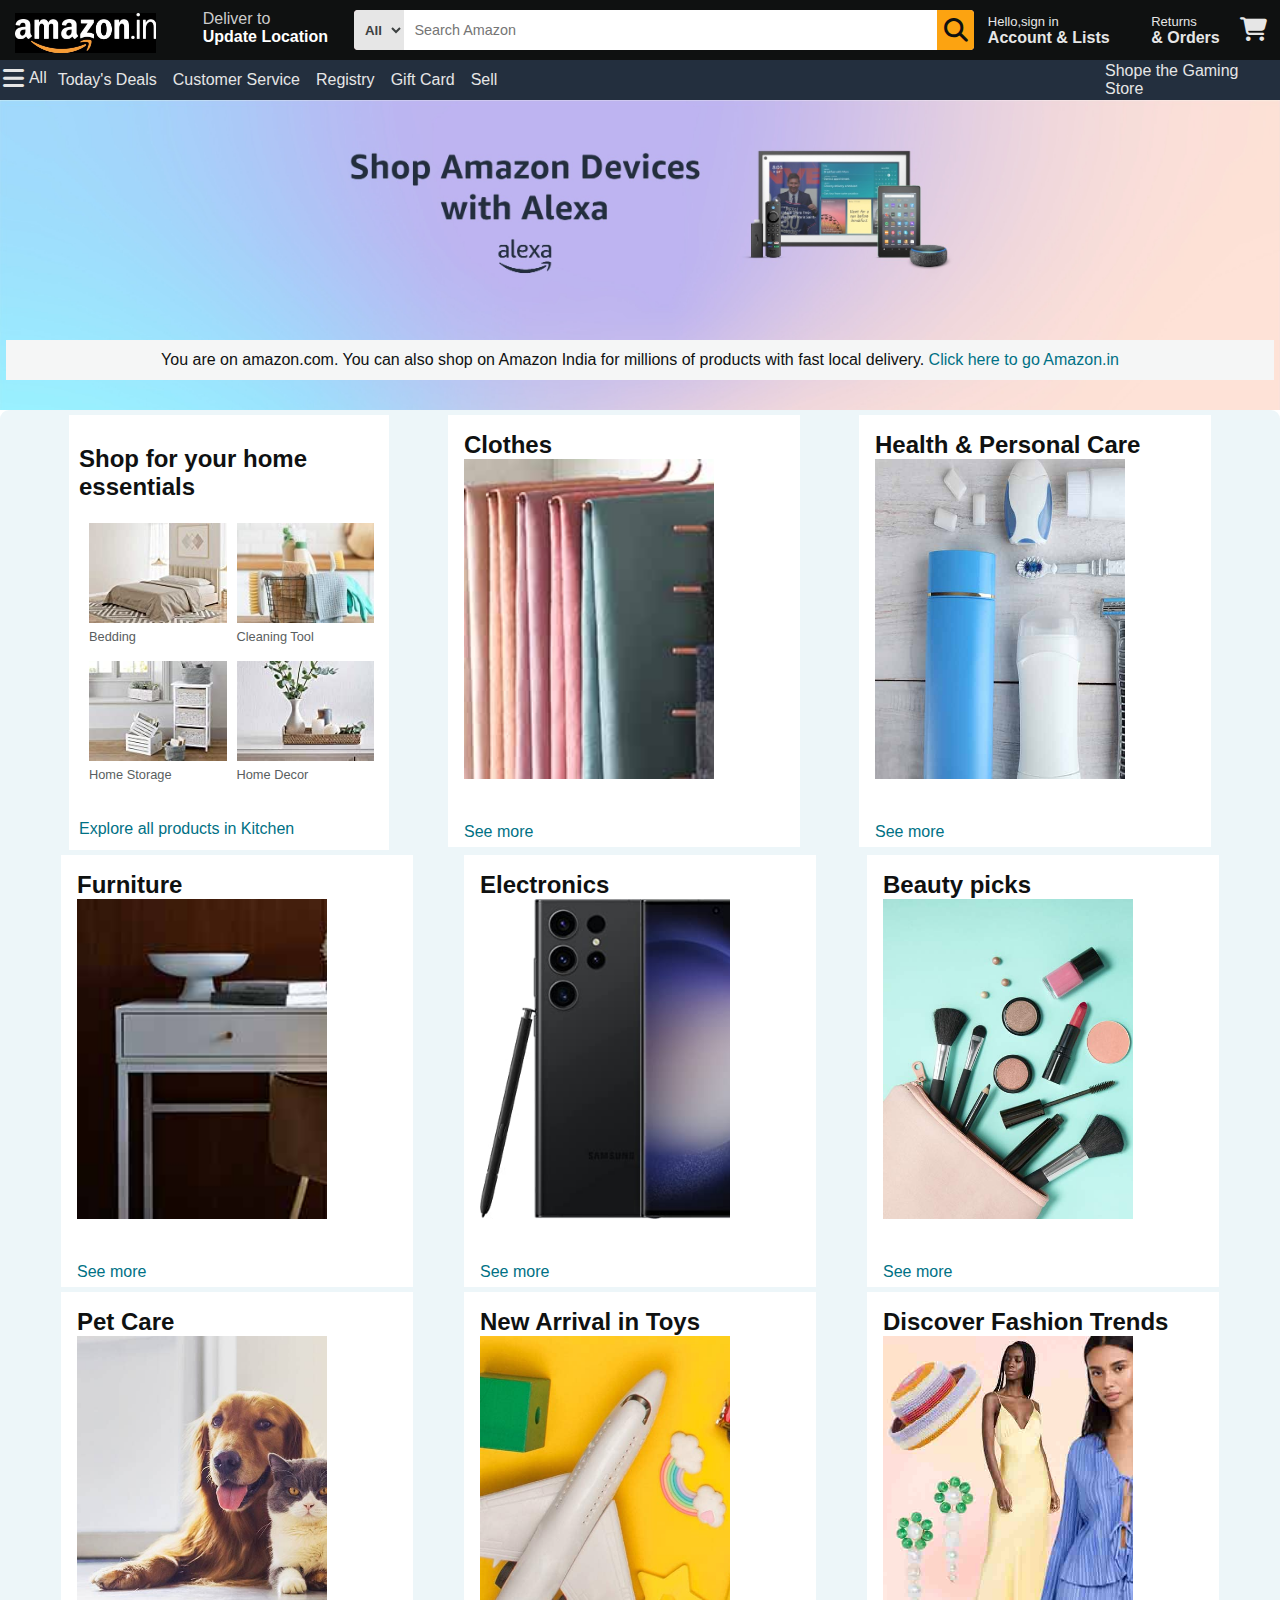
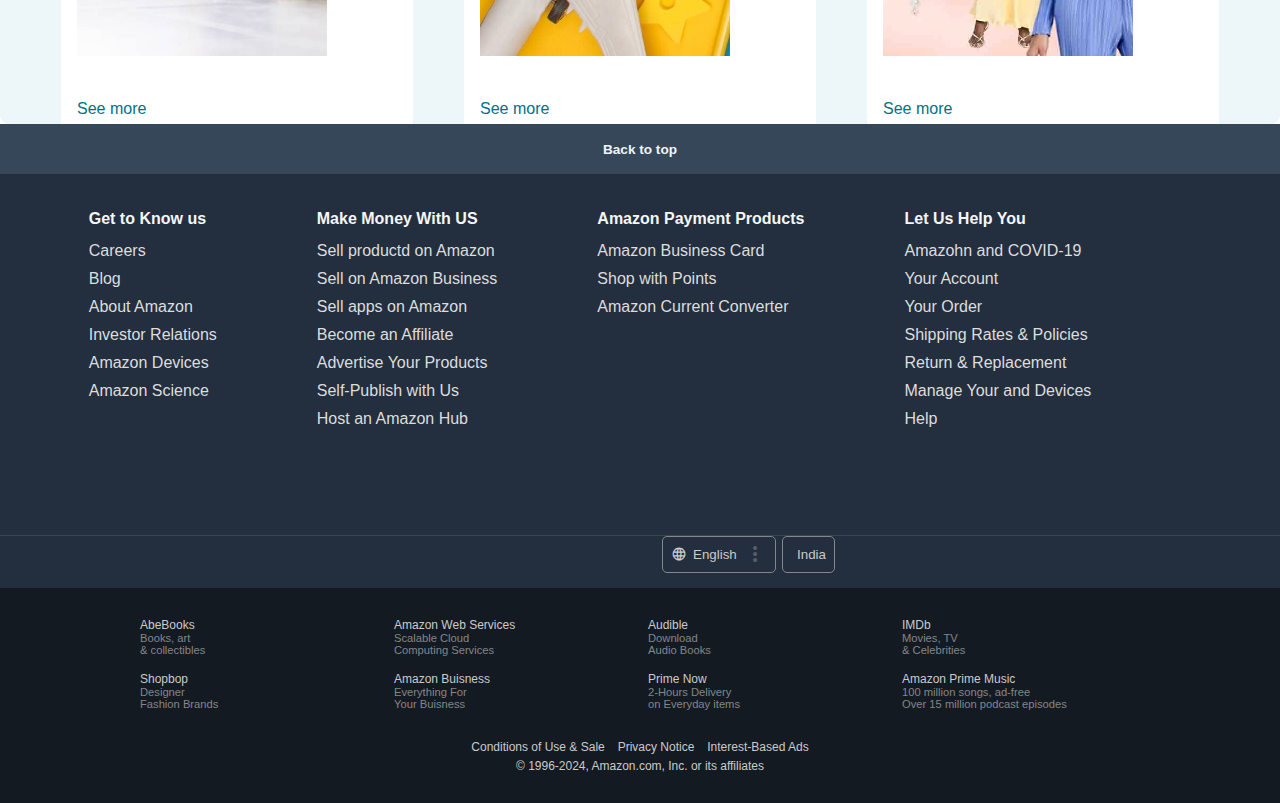
==== commit af4da800: "panel-2-box styling fix" ====
--- a/index.html
+++ b/index.html
@@ -1,23 +1,20 @@
 <!DOCTYPE html>
 <html lang="en">
-
 <head>
     <meta charset="UTF-8">
     <meta name="viewport" content="width=device-width, initial-scale=1.0">
     <title>Document</title>
     <link rel="stylesheet" href="https://cdnjs.cloudflare.com/ajax/libs/font-awesome/6.6.0/css/all.min.css">
     <link rel="stylesheet" href="style.css">
-    <link rel="stylesheet"
-        href="https://fonts.googleapis.com/css2?family=Material+Symbols+Outlined:opsz,wght,FILL,GRAD@24,400,0,0" />
-    <link rel="stylesheet" href="https://cdn.jsdelivr.net/npm/swiper@11/swiper-bundle.min.css" />
+    <link rel="stylesheet" href="https://fonts.googleapis.com/css2?family=Material+Symbols+Outlined:opsz,wght,FILL,GRAD@24,400,0,0" />
 </head>
-
 <body>
     <header>
+        <!-- cancel new slide bar -->
         <!-- navbar********** -->
 
 
-
+<!-- test -->
         <div class="navbar">
             <!-- Box 1 -->
             <div class="navlogo">
@@ -26,459 +23,195 @@
                 </div>
             </div>
             <!-- Box 1 -->
-            <!-- Box 2 -->
+             <!-- Box 2 -->
             <div class="navglobal">
                 <a class="location" href="#">
                     <!-- location logo -->
-                    <div id="locationicon">
-                        <i class="fa-solid fa-location-dot"></i>
-                        </i>
-                    </div>
+                    <div  id="locationicon">
+                            <i class="fa-solid fa-location-dot"></i> 
+                    </i></div>
                     <!-- location logo -->
                     <div class="NavGlobalInfo">
-                        <span id="deliver-ad">Deliver to</span>
+                        <span id="deliver-ad" >Deliver to</span>
                         <span id="updl">Update Location</span>
                     </div>
                 </a>
             </div>
             <!-- Box 2 -->
 
-            <!-- Box 3 -->
+           <!-- Box 3 -->
             <div class="nav-search">
-                <select class="search-select" name="">
+                <select class="search-select" name="" >
                     <option value="All">All</option>
                     <option value="All Categories">All Categories</option>
                     <option value="Amazon Devices">Amazon Devices</option>
                 </select>
                 <style>
-                    .search-select {
+                    .search-select{
                         outline: 0;
                         cursor: pointer;
                     }
-
-                    .search-input {
+                    .search-input{
                         outline: none;
                         font-size: 0.9rem;
                         padding-left: 10px;
                     }
                 </style>
-                <input class="search-input" type="text" placeholder="Search Amazon">
-                <div class="search-icon">
-                    <i id="search-icon-id" class="fa-solid fa-magnifying-glass"></i>
-                </div>
-            </div>
-            <!-- Box 3 -->
+                    <input class="search-input" type="text" placeholder="Search Amazon">
+                    <div class="search-icon">
+                        <i id="search-icon-id" class="fa-solid fa-magnifying-glass"></i>
+                    </div>
+            </div>
+           <!-- Box 3 -->
 
             <!-- Box 4 -->
-            <div class="box-4">
-                <p id="info1"><span style=" color: #E6E6E6;">Hello,sign in</span></p>
-                <p id="info2"><span style=" color: #E6E6E6;">Account & Lists</span></p>
-            </div>
-            <!-- box 4 -->
-
-            <!-- box-5 -->
-            <div class="box-5">
+             <div class="box-4">
+                <p  id="info1"><span style=" color: #E6E6E6;">Hello,sign in</span></p>
+                <p  id="info2"><span style=" color: #E6E6E6;">Account & Lists</span></p>
+             </div>
+             <!-- box 4 -->
+
+             <!-- box-5 -->
+              <div class="box-5">
                 <p id="info3"><span style=" color: #E6E6E6;">Returns</span></p>
                 <p id="info4"><span style=" color: #E6E6E6;">& Orders</span></p>
-            </div>
-            <!-- box-5 -->
-
-            <!-- box 6 -->
-            <div class="box-6">
+              </div>
+              <!-- box-5 -->
+
+              <!-- box 6 -->
+               <div class="box-6">
                 <span class="cart-logo"><i style=" color: #E6E6E6;" class="fa-solid fa-cart-shopping"></i></sapn>
-            </div>
+               </div>
         </div>
         <!-- nav-main -->
-        <div class="nav-main">
-            <div class="nav-main-icon">
-                <a class="nav-main-icon-all" href="#">
-
-                    <i id="main-icon" class="fa-solid fa-bars"></i>
-                    <span id="all">All</span>
+         <div class="nav-main">
+             <div class="nav-main-icon">
+                <a  class="nav-main-icon-all" href="#">
+                    
+                        <i id= "main-icon"class="fa-solid fa-bars"></i>
+                        <span id="all">All</span>
                 </a>
             </div>
-
+                                             
             <div class="nav-main-options">
-
+                
                 <div id="info6"><a style=" color: #E6E6E6;" href="#">Today's Deals</a></div>
                 <div id="info7"><a style=" color: #E6E6E6;" href="#">Customer Service</a></div>
                 <div id="info8"><a style=" color: #E6E6E6;" href="#">Registry</a></div>
                 <div id="info9"> <a style=" color: #E6E6E6;" href="#">Gift Card</a></div>
                 <div id="info10"><a style=" color: #E6E6E6;" href="#">Sell</a></div>
             </div>
-            <div id="info11">
+             <div id="info11">
                 <a style=" color: #E6E6E6;" href="#">Shope the Gaming Store</a>
-            </div>
+             </div>
         </div>
         <!-- nav-main -->
     </header>
 
-    <!-- Nav-Bar********** -->
-
-
-
-
-    <!-- Content********** -->
-
-
-    <!-- Some Info -->
+<!-- Nav-Bar********** -->
+
+
+
+
+<!-- Content********** -->
+
+
+ <!-- Some Info -->
     <div class="content">
-        <!-- Some Info -->
+         <!-- Some Info -->
         <div class="panel-1">
             <div id="info12">
-                <p itemref="info12-1">You are on amazon.com. You can also shop on Amazon India for millions of products
-                    with fast local delivery. <a id="info12-2" href="3">Click here to go Amazon.in</a></p>
-            </div>
-        </div>
-        <!-- Some Info -->
-        <div class="catalog">
-            <div class="title-catalog">
-                <h2>
-                    Blockbuster deals with exchangeBlockbuster deals with exchange</h2>
-            </div>
-            <div class="carts-items">
-                <div class="carts">
-                    <div class="img">
-                        <img src="https://m.media-amazon.com/images/I/516CR1i1EgL._SR480,440_.jpg" alt="">
-                    </div>
-                    <p class="offers" style="display: flex;align-items: center; gap: 9px;"><span
-                            style="background-color: #CC0C39; border-radius: 3px; color: white; padding: 0.3rem; font-size: 0.75rem;">39%
-                            OFF</span><span style="color: #CC0C39; font-size: 0.75rem; font-weight: bold;">Great India
-                            Festival</span>
-                    </p>
-                    <b class="prize"></b>
-                    <p class="description"></p>
-                </div>
-                <div class="carts">
-                    <div class="img">
-                        <img src="https://m.media-amazon.com/images/I/41tS3gyOW1L._SR480,440_.jpg" alt="">
-                    </div>
-                    <p class="offers" style="display: flex;align-items: center; gap: 9px;"><span
-                            style="background-color: #CC0C39; border-radius: 3px; color: white; padding: 0.3rem; font-size: 0.75rem;">39%
-                            OFF</span><span style="color: #CC0C39; font-size: 0.75rem; font-weight: bold;">Great India
-                            Festival</span>
-                    </p>
-                    <b class="prize"></b>
-                    <p class="description"></p>
-                </div>
-                <div class="carts">
-                    <div class="img">
-                        <img src="https://m.media-amazon.com/images/I/41ToI4s9NNL._SR480,440_.jpg" alt="">
-                    </div>
-                    <p class="offers" style="display: flex;align-items: center; gap: 9px;"><span
-                            style="background-color: #CC0C39; border-radius: 3px; color: white; padding: 0.3rem; font-size: 0.75rem;">39%
-                            OFF</span><span style="color: #CC0C39; font-size: 0.75rem; font-weight: bold;">Great India
-                            Festival</span>
-                    </p>
-                    <b class="prize"></b>
-                    <p class="description"></p>
-                </div>
-                <div class="carts">
-                    <div class="img">
-                        <img src="https://m.media-amazon.com/images/I/41who+9qCLL._SR480,440_.jpg" alt="">
-                    </div>
-                    <p class="offers" style="display: flex;align-items: center; gap: 9px;"><span
-                            style="background-color: #CC0C39; border-radius: 3px; color: white; padding: 0.3rem; font-size: 0.75rem;">39%
-                            OFF</span><span style="color: #CC0C39; font-size: 0.75rem; font-weight: bold;">Great India
-                            Festival</span>
-                    </p>
-                    <b class="prize"></b>
-                    <p class="description"></p>
-                </div>
-                <div class="carts">
-                    <div class="img">
-                        <img src="https://m.media-amazon.com/images/I/41d1SeNfhpL._SR480,440_.jpg" alt="">
-                    </div>
-                    <p class="offers" style="display: flex;align-items: center; gap: 9px;"><span
-                            style="background-color: #CC0C39; border-radius: 3px; color: white; padding: 0.3rem; font-size: 0.75rem;">39%
-                            OFF</span><span style="color: #CC0C39; font-size: 0.75rem; font-weight: bold;">Great India
-                            Festival</span>
-                    </p>
-                    <b class="prize"></b>
-                    <p class="description"></p>
-                </div>
-                <div class="carts">
-                    <div class="img">
-                        <img src="https://m.media-amazon.com/images/I/41WnWm3IjiL._SR480,440_.jpg" alt="">
-                    </div>
-                    <p class="offers" style="display: flex;align-items: center; gap: 9px;"><span
-                            style="background-color: #CC0C39; border-radius: 3px; color: white; padding: 0.3rem; font-size: 0.75rem;">39%
-                            OFF</span><span style="color: #CC0C39; font-size: 0.75rem; font-weight: bold;">Great India
-                            Festival</span>
-                    </p>
-                    <b class="prize"></b>
-                    <p class="description"></p>
-                </div>
-                <div class="carts">
-                    <div class="img">
-                        <img src="https://m.media-amazon.com/images/I/41kaS0VswaL._SR480,440_.jpg" alt="">
-                    </div>
-                    <p class="offers" style="display: flex;align-items: center; gap: 9px;"><span
-                            style="background-color: #CC0C39; border-radius: 3px; color: white; padding: 0.3rem; font-size: 0.75rem;">39%
-                            OFF</span><span style="color: #CC0C39; font-size: 0.75rem; font-weight: bold;">Great India
-                            Festival</span>
-                    </p>
-                    <b class="prize"></b>
-                    <p class="description"></p>
-                </div>
-                <div class="carts">
-                    <div class="img">
-                        <img src="https://m.media-amazon.com/images/I/516CR1i1EgL._SR480,440_.jpg" alt="">
-                    </div>
-                    <p class="offers" style="display: flex;align-items: center; gap: 9px;"><span
-                            style="background-color: #CC0C39; border-radius: 3px; color: white; padding: 0.3rem; font-size: 0.75rem;">39%
-                            OFF</span><span style="color: #CC0C39; font-size: 0.75rem; font-weight: bold;">Great India
-                            Festival</span>
-                    </p>
-                    <b class="prize"></b>
-                    <p class="description"></p>
-                </div>
-            </div>
-        </div>
-        <div class="panel-3">
-            <div class="swiper mySwiper">
-                <div class="swiper-wrapper">
-                    <div class="swiper-slide">
-                        <div class="panel-3-box-2">
-                            <div class="panel-3-box-2-content-contaner">
-                                <h2><span>Shop for your home essentials</span></h2>
-                                <div>
-
+                <p itemref="info12-1" >You are on amazon.com. You can also shop on Amazon India for millions of products with fast local delivery. <a id="info12-2" href="3">Click here to go Amazon.in</a></p>
+            </div>
+        </div>
+         <!-- Some Info -->
+
+        <div class="panel-2">
+
+
+             <!-- panel-2-BoxType-2 -->
+                <div class="panel-2-box-2">
+                    <div class="panel-2-box-2-content-contaner">
+                        <div class="panel-2-box-2-content-h">
+                            <h2>Shop for your home essentials</h2>
+                        </div>
+                        <div class="panel-2-box-2-image-contaner">
+                            <div class="panel-2-box-2-image">
+                                <div class="panel-2-box-2-subbox">
+                                    <img class="panel-2-box-2-image-tag" src="Content_Image/Bedding_1x._SY116_CB563137408_.jpg" alt="">
+                                    <a class="panel-2-box-2-image-sub-info" href="#">Bedding</a>
                                 </div>
-                                <div id="panel-3-box-2-span">
-                                    <a id="info12-2" href="#">Explore all products in Kitchen</a>
+                                <div class="panel-2-box-2-subbox">
+                                    <img class="panel-2-box-2-image-tag" src="Content_Image/CleaningTool_1x._SY116_CB563137408_.jpg" alt="">
+                                    <a class="panel-2-box-2-image-sub-info" href="#">Cleaning Tool</a>
+                                </div>
+                                
+                            </div>
+                            <div class="panel-2-box-2-image">
+                                <div class="panel-2-box-2-subbox">
+                                    <img class="panel-2-box-2-image-tag" src="Content_Image/HomeStorage_1x._SY116_CB563137408_ (1).jpg" alt="">
+                                    <a class="panel-2-box-2-image-sub-info" href="#">Home Storage</a>
+                                </div>
+                                
+                                <div class="panel-2-box-2-subbox">
+                                    <img class="panel-2-box-2-image-tag" src="Content_Image/HomeDecor_1x._SY116_CB563137408_.jpg" alt="">
+                                    <a class="panel-2-box-2-image-sub-info" href="#">Home Decor</a>
                                 </div>
                             </div>
                         </div>
-                    </div>
-                    <div class="swiper-slide">
-                        <div class="box-1">
-                            <h2>Clothes</h2>
-                            <div class="box-img"
-                                style="background-image: url('https://images.unsplash.com/photo-1525507119028-ed4c629a60a3?w=500&auto=format&fit=crop&q=60&ixlib=rb-4.0.3&ixid=M3wxMjA3fDB8MHxzZWFyY2h8Mnx8Y2xvdGhpbmd8ZW58MHx8MHx8fDA%3D');">
-                            </div>
-                            <p>Just wanted to let you know about our latest collection of [type of clothing, e.g.,
-                                dresses, jeans, sweaters]. We've got some amazing new styles that we think you'll love.
-                            </p>
-                            <a href="#" id="info12-2">See more</a>
+                        <div id="panel-2-box-2-a">
+                            <a  id="info12-2" href="#">Explore all products in Kitchen</a>
                         </div>
                     </div>
-                    <div class="swiper-slide">
-                        <div class="box-1">
-                            <h2>Health & Personal Care</h2>
-                            <div class="box-img" style="background-image: url('Image/box2_image.jpg');"></div>
-                            <p>Just wanted to let you know about our latest collection of [type of clothing, e.g.,
-                                dresses, jeans, sweaters]. We've got some amazing new styles that we think you'll love.
-                            </p>
-                            <a href="#" id="info12-2">See more</a>
-                        </div>
-                    </div>
-                    <div class="swiper-slide">
-                        <div class="box-1">
-                            <h2>Furniture</h2>
-                            <div class="box-img" style="background-image: url('Image/box3_image.jpg');"></div>
-                            <p>Just wanted to let you know about our latest collection of [type of clothing, e.g.,
-                                dresses, jeans, sweaters]. We've got some amazing new styles that we think you'll love.
-                            </p>
-                            <a href="#" id="info12-2">See more</a>
-                        </div>
-                    </div>
-                    <div class="swiper-slide">
-                        <div class="box-1">
-                            <h2>Electronics</h2>
-                            <div class="box-img" style="background-image: url('Image/box4_image.jpg');"></div>
-                            <p>Just wanted to let you know about our latest collection of [type of clothing, e.g.,
-                                dresses, jeans, sweaters]. We've got some amazing new styles that we think you'll love.
-                            </p>
-                            <a href="#" id="info12-2">See more</a>
-                        </div>
-                    </div>
-                    <div class="swiper-slide">
-                        <div class="box-1">
-                            <h2>Beauty picks</h2>
-                            <div class="box-img" style="background-image: url('Image/box5_image.jpg');"></div>
-                            <p>Just wanted to let you know about our latest collection of [type of clothing, e.g.,
-                                dresses, jeans, sweaters]. We've got some amazing new styles that we think you'll love.
-                            </p>
-                            <a href="#" id="info12-2">See more</a>
-                        </div>
-                    </div>
-                    <div class="swiper-slide">
-                        <div class="box-1">
-                            <h2>Pet Care</h2>
-                            <div class="box-img" style="background-image: url('Image/box6_image.jpg');"></div>
-                            <p>Just wanted to let you know about our latest collection of [type of clothing, e.g.,
-                                dresses, jeans, sweaters]. We've got some amazing new styles that we think you'll love.
-                            </p>
-                            <a href="#" id="info12-2">See more</a>
-                        </div>
-                    </div>
-                    <div class="swiper-slide">
-                        <div class="box-1">
-                            <h2>New Arrival in Toys</h2>
-                            <div class="box-img" style="background-image: url('Image/box7_image.jpg');"></div>
-                            <p>Just wanted to let you know about our latest collection of [type of clothing, e.g.,
-                                dresses, jeans, sweaters]. We've got some amazing new styles that we think you'll love.
-                            </p>
-                            <a href="#" id="info12-2">See more</a>
-                        </div>
-                    </div>
-                    <div class="swiper-slide">
-                        <div class="box-1">
-                            <h2>Discover Fashion</h2>
-                            <div class="box-img" style="background-image: url('Image/box8_image.jpg');"></div>
-                            <p>Just wanted to let you know about our latest collection of [type of clothing, e.g.,
-                                dresses, jeans, sweaters]. We've got some amazing new styles that we think you'll love.
-                            </p>
-                            <a href="#" id="info12-2">See more</a>
-                        </div>
-                    </div>
-                </div>
-                <div class="swiper-pagination"></div>
-            </div>
-
-
+                </div>
+             <!-- panel-2-BoxType-2 -->
+
+
+            <!-- panel-2-BoxType-1 -->
+                <div class="box-1">
+                    <h2>Clothes</h2>
+                    <div class="box-img" style="background-image: url('Image/box1_image.jpg');"></div>
+                    <a href="#" id="info12-2">See more</a>
+                </div>
+                <!-- box-2 -->
+                <div class="box-1">
+                    <h2>Health & Personal Care</h2>
+                    <div class="box-img" style="background-image: url('Image/box2_image.jpg');"></div>
+                    <a href="#" id="info12-2">See more</a>
+                </div>
+                 <!-- box - 3 -->
+                 <div class="box-1">
+                    <h2>Furniture</h2>
+                    <div class="box-img" style="background-image: url('Image/box3_image.jpg');"></div>
+                    <a href="#" id="info12-2">See more</a>
+                </div>
+                <!-- box-4 -->
+                <div class="box-1">
+                    <h2>Electronics</h2>
+                    <div class="box-img" style="background-image: url('Image/box4_image.jpg');"></div>
+                    <a href="#" id="info12-2">See more</a>
+                </div>
+                <div class="box-1">
+                    <h2>Beauty picks</h2>
+                    <div class="box-img" style="background-image: url('Image/box5_image.jpg');"></div>
+                    <a href="#" id="info12-2">See more</a> 
+                </div>
+                <div class="box-1">
+                    <h2>Pet Care</h2>
+                    <div class="box-img" style="background-image: url('Image/box6_image.jpg');"></div>
+                    <a href="#" id="info12-2">See more</a>
+                </div>
+                <div class="box-1">
+                    <h2>New Arrival in Toys</h2>
+                    <div class="box-img" style="background-image: url('Image/box7_image.jpg');"></div>
+                    <a href="#" id="info12-2">See more</a>
+                </div>
+                <div class="box-1">
+                    <h2>Discover Fashion Trends</h2>
+                    <div class="box-img" style="background-image: url('Image/box8_image.jpg');"></div>
+                    <a href="#" id="info12-2">See more</a>
+                </div>
             <!-- panel-2-BoxType-2 -->
-
-            <!-- panel-2-BoxType-2 -->
-
-
-            <!-- panel-2-BoxType-1 -->
-
-            <!-- box-2 -->
-
-            <!-- box - 3 -->
-
-            <!-- box-4 -->
-
-
-
-
-
-            <!-- panel-2-BoxType-2 -->
-        </div>
-        <div class="offer-set-discount">
-            <div class="offer-title"
-                style="display: flex;align-items: center;justify-content: space-between; padding: 0 0.9rem;">
-                <h2>Minimum 50% off | Home, Kitchen & outdoors</h2>
-                <a href="#">See all offers</a>
-            </div>
-            <div class="panel-3" id="panel3">
-                <div class="swiper mySwiper">
-                    <div class="swiper-wrapper">
-
-                        <div class="swiper-slide">
-                            <div class="box-1">
-                                <h2>Smart Watch</h2>
-                                <div class="box-img"
-                                    style="background-image: url('https://images.unsplash.com/photo-1523275335684-37898b6baf30?w=500&auto=format&fit=crop&q=60&ixlib=rb-4.0.3&ixid=M3wxMjA3fDB8MHxzZWFyY2h8Mnx8cHJvZHVjdHxlbnwwfHwwfHx8MA%3D%3D');">
-                                </div>
-                                <p class="text">Lorem ipsum dolor sit amet consectetur adipisicing elit. Impedit nisi
-                                    ipsam ratione ex earum repellat non natus nulla quos maiores vitae labore ...</p>
-                                <a href="#" id="info12-2">See more</a>
-                            </div>
-                        </div>
-                        <div class="swiper-slide">
-                            <div class="box-1">
-                                <h2>Head Phones</h2>
-                                <div class="box-img"
-                                    style="background-image: url('https://images.unsplash.com/photo-1505740420928-5e560c06d30e?w=500&auto=format&fit=crop&q=60&ixlib=rb-4.0.3&ixid=M3wxMjA3fDB8MHxzZWFyY2h8Nnx8cHJvZHVjdHxlbnwwfHwwfHx8MA%3D%3D');">
-                                </div>
-                                <p class="text">Lorem ipsum dolor sit amet consectetur adipisicing elit. Impedit nisi
-                                    ipsam ratione ex earum repellat non natus nulla quos maiores vitae labore ...</p>
-                                <a href="#" id="info12-2">See more</a>
-                            </div>
-                        </div>
-                        <div class="swiper-slide">
-                            <div class="box-1">
-                                <h2>Hands Bags</h2>
-                                <div class="box-img"
-                                    style="background-image: url('https://plus.unsplash.com/premium_photo-1664392147011-2a720f214e01?w=500&auto=format&fit=crop&q=60&ixlib=rb-4.0.3&ixid=M3wxMjA3fDB8MHxzZWFyY2h8MXx8cHJvZHVjdHxlbnwwfHwwfHx8MA%3D%3D');">
-                                </div>
-                                <p class="text">Lorem ipsum dolor sit amet consectetur adipisicing elit. Impedit nisi
-                                    ipsam ratione ex earum repellat non natus nulla quos maiores vitae labore ...</p>
-                                <a href="#" id="info12-2">See more</a>
-                            </div>
-                        </div>
-                        <div class="swiper-slide">
-                            <div class="box-1">
-                                <h2>Beauty Products</h2>
-                                <div class="box-img"
-                                    style="background-image: url('https://plus.unsplash.com/premium_photo-1677541205130-51e60e937318?w=500&auto=format&fit=crop&q=60&ixlib=rb-4.0.3&ixid=M3wxMjA3fDB8MHxzZWFyY2h8MTN8fHByb2R1Y3R8ZW58MHx8MHx8fDA%3D');">
-                                </div>
-                                <p class="text">Lorem ipsum dolor sit amet consectetur adipisicing elit. Impedit nisi
-                                    ipsam ratione ex earum repellat non natus nulla quos maiores vitae labore ...</p>
-                                <a href="#" id="info12-2">See more</a>
-                            </div>
-                        </div>
-                        <div class="swiper-slide">
-                            <div class="box-1">
-                                <h2>Beauty picks</h2>
-                                <div class="box-img"
-                                    style="background-image: url('https://images.unsplash.com/photo-1615397349754-cfa2066a298e?w=500&auto=format&fit=crop&q=60&ixlib=rb-4.0.3&ixid=M3wxMjA3fDB8MHxzZWFyY2h8OHx8cHJvZHVjdHxlbnwwfHwwfHx8MA%3D%3D');">
-                                </div>
-                                <p class="text">Lorem ipsum dolor sit amet consectetur adipisicing elit. Impedit nisi
-                                    ipsam ratione ex earum repellat non natus nulla quos maiores vitae labore ...</p>
-                                <a href="#" id="info12-2">See more</a>
-                            </div>
-                        </div>
-                        <div class="swiper-slide">
-                            <div class="box-1">
-                                <h2>Hills Shoes</h2>
-                                <div class="box-img"
-                                    style="background-image: url('https://images.unsplash.com/photo-1543163521-1bf539c55dd2?w=500&auto=format&fit=crop&q=60&ixlib=rb-4.0.3&ixid=M3wxMjA3fDB8MHxzZWFyY2h8MTl8fHByb2R1Y3R8ZW58MHx8MHx8fDA%3D');">
-                                </div>
-                                <p class="text">Lorem ipsum dolor sit amet consectetur adipisicing elit. Impedit nisi
-                                    ipsam ratione ex earum repellat non natus nulla quos maiores vitae labore ...</p>
-                                <a href="#" id="info12-2">See more</a>
-                            </div>
-                        </div>
-                        <div class="swiper-slide">
-                            <div class="box-1">
-                                <h2>Tea Sets</h2>
-                                <div class="box-img"
-                                    style="background-image: url('https://plus.unsplash.com/premium_photo-1719289799376-d3de0ca4ddbc?w=500&auto=format&fit=crop&q=60&ixlib=rb-4.0.3&ixid=M3wxMjA3fDB8MHxzZWFyY2h8OXx8cHJvZHVjdHN8ZW58MHx8MHx8fDA%3D');">
-                                </div>
-                                <p class="text">Lorem ipsum dolor sit amet consectetur adipisicing elit. Impedit nisi
-                                    ipsam ratione ex earum repellat non natus nulla quos maiores vitae labore ...</p>
-                                <a href="#" id="info12-2">See more</a>
-                            </div>
-                        </div>
-                        <div class="swiper-slide">
-                            <div class="box-1">
-                                <h2>Curology</h2>
-                                <div class="box-img"
-                                    style="background-image: url('https://images.unsplash.com/photo-1571781926291-c477ebfd024b?w=500&auto=format&fit=crop&q=60&ixlib=rb-4.0.3&ixid=M3wxMjA3fDB8MHxzZWFyY2h8MTh8fHByb2R1Y3RzfGVufDB8fDB8fHww');">
-                                </div>
-                                <p class="text">Lorem ipsum dolor sit amet consectetur adipisicing elit. Impedit nisi
-                                    ipsam ratione ex earum repellat non natus nulla quos maiores vitae labore ...</p>
-                                <a href="#" id="info12-2">See more</a>
-                            </div>
-                        </div>
-                    </div>
-                    <div class="swiper-pagination"></div>
-                </div>
-
-
-                <!-- panel-2-BoxType-2 -->
-
-                <!-- panel-2-BoxType-2 -->
-
-
-                <!-- panel-2-BoxType-1 -->
-
-                <!-- box-2 -->
-
-                <!-- box - 3 -->
-
-                <!-- box-4 -->
-
-
-
-
-
-                <!-- panel-2-BoxType-2 -->
-            </div>
         </div>
     </div>
     <!-- Content********** -->
@@ -486,7 +219,7 @@
 
 
     <!-- Footer********** -->
-    <div class="footer">
+     <div class="footer">
         <div class="footer-panel-1">
             <a id="footer-info1" href="#">
                 Back to top
@@ -499,12 +232,12 @@
                         Get to Know us
                     </div>
                     <div class="footer-info">
-                        <a class="footer-anchor-tag" href="#">Careers</a>
-                        <a class="footer-anchor-tag" href="#">Blog</a>
-                        <a class="footer-anchor-tag" href="#">About Amazon</a>
-                        <a class="footer-anchor-tag" href="#">Investor Relations</a>
-                        <a class="footer-anchor-tag" href="#">Amazon Devices</a>
-                        <a class="footer-anchor-tag" href="#">Amazon Science</a>
+                       <a class="footer-anchor-tag" href="#">Careers</a>
+                       <a class="footer-anchor-tag" href="#">Blog</a>
+                       <a class="footer-anchor-tag" href="#">About Amazon</a>
+                       <a class="footer-anchor-tag" href="#">Investor Relations</a>
+                       <a class="footer-anchor-tag" href="#">Amazon Devices</a>
+                       <a class="footer-anchor-tag" href="#">Amazon Science</a>
                     </div>
                 </div>
                 <div class="footer-panel-2-space">
@@ -515,13 +248,13 @@
                         Make Money With US
                     </div>
                     <div class="footer-info">
-                        <a class="footer-anchor-tag" href="#">Sell productd on Amazon</a>
-                        <a class="footer-anchor-tag" href="#">Sell on Amazon Business</a>
-                        <a class="footer-anchor-tag" href="#">Sell apps on Amazon</a>
-                        <a class="footer-anchor-tag" href="#">Become an Affiliate</a>
-                        <a class="footer-anchor-tag" href="#">Advertise Your Products</a>
-                        <a class="footer-anchor-tag" href="#">Self-Publish with Us</a>
-                        <a class="footer-anchor-tag" href="#">Host an Amazon Hub</a>
+                       <a class="footer-anchor-tag" href="#">Sell productd on Amazon</a>
+                       <a class="footer-anchor-tag" href="#">Sell on Amazon Business</a>
+                       <a class="footer-anchor-tag" href="#">Sell apps on Amazon</a>
+                       <a class="footer-anchor-tag" href="#">Become an Affiliate</a>
+                       <a class="footer-anchor-tag" href="#">Advertise Your Products</a>
+                       <a class="footer-anchor-tag" href="#">Self-Publish with Us</a>
+                       <a class="footer-anchor-tag" href="#">Host an Amazon Hub</a>
                     </div>
                 </div>
                 <div class="footer-panel-2-space">
@@ -529,12 +262,12 @@
                 </div>
                 <div class="footer-panel-2-box-1">
                     <div class="footer-heading">
-                        Amazon Payment Products
+                       Amazon Payment Products
                     </div>
                     <div class="footer-info">
-                        <a class="footer-anchor-tag" href="#">Amazon Business Card</a>
-                        <a class="footer-anchor-tag" href="#">Shop with Points</a>
-                        <a class="footer-anchor-tag" href="#">Amazon Current Converter</a>
+                       <a class="footer-anchor-tag" href="#">Amazon Business Card</a>
+                       <a class="footer-anchor-tag" href="#">Shop with Points</a>
+                       <a class="footer-anchor-tag" href="#">Amazon Current Converter</a>
                     </div>
                 </div>
                 <div class="footer-panel-2-space">
@@ -545,42 +278,40 @@
                         Let Us Help You
                     </div>
                     <div class="footer-info">
-                        <a class="footer-anchor-tag" href="#">Amazohn and COVID-19</a>
-                        <a class="footer-anchor-tag" href="#">Your Account</a>
-                        <a class="footer-anchor-tag" href="#">Your Order</a>
-                        <a class="footer-anchor-tag" href="#">Shipping Rates & Policies</a>
-                        <a class="footer-anchor-tag" href="#">Return & Replacement</a>
-                        <a class="footer-anchor-tag" href="#">Manage Your and Devices</a>
-                        <a class="footer-anchor-tag" href="#">Help</a>
+                       <a class="footer-anchor-tag" href="#">Amazohn and COVID-19</a>
+                       <a class="footer-anchor-tag" href="#">Your Account</a>
+                       <a class="footer-anchor-tag" href="#">Your Order</a>
+                       <a class="footer-anchor-tag" href="#">Shipping Rates & Policies</a>
+                       <a class="footer-anchor-tag" href="#">Return & Replacement</a>
+                       <a class="footer-anchor-tag" href="#">Manage Your and Devices</a>
+                       <a class="footer-anchor-tag" href="#">Help</a>
                     </div>
                 </div>
                 <div class="footer-panel-2-space">
                     <!-- space -->
                 </div>
-
+               
             </div>
             <div class="space-between"></div>
-            <div style="border-top: 1px solid #3a4553; padding: 0px 10px 15px;">
-                <div class="origin-language">
-                    <span id="logo"><img
-                            src="https://www.hatchwise.com/wp-content/uploads/2022/05/amazon-logo-1024x683.png"
-                            alt=""></span>
-                    <div class="lang-origin" style="display: flex; gap: 0.35rem;">
-                        <button>
-                            <span class="material-symbols-outlined">
-                                language
+          <div style="border-top: 1px solid #3a4553; padding: 0px 10px 15px;">
+            <div class="origin-language">
+                <span id="logo"><img src="https://www.hatchwise.com/wp-content/uploads/2022/05/amazon-logo-1024x683.png" alt=""></span>
+                <div class="lang-origin" style="display: flex; gap: 0.35rem;">
+                    <button>
+                        <span class="material-symbols-outlined">
+                            language
                             </span>
-                            <span>English</span>
-                            <span class="material-symbols-outlined" id="option">
-                                more_vert
+                        <span>English</span>
+                        <span class="material-symbols-outlined" id="option">
+                            more_vert
                             </span></button>
-                        <button>
-                            <img src="./Image/India-512.webp" height="25" alt="">
-                            <span>India</span>
-                        </button>
-                    </div>
-                </div>
-            </div>
+                            <button>
+                                <img src="./Image/India-512.webp" height="25" alt="">
+                                <span>India</span>
+                                </button>
+                </div>
+            </div>
+          </div>
             <!-- <div class="space-between"></div> -->
             <div style="background-color: #131A22; padding-top: 30px;">
                 <div class="services-log-amazon">
@@ -589,7 +320,7 @@
                         <p class="desciption">Books, art <br> & collectibles </p>
                     </a>
                     <a href="/" class="service">
-
+                        
                         <p class="title">Amazon Web Services</p>
                         <p class="desciption">Scalable Cloud<br>Computing Services </p>
                     </a>
@@ -599,10 +330,10 @@
                         <p class="desciption">Download <br> Audio Books</p>
                     </a>
                     <a href="/" class="service">
-
-
-
-                        <p class="title"> IMDb</p>
+                      
+        
+        
+                        <p class="title">  IMDb</p>
                         <p class="desciption">Movies, TV <br> & Celebrities </p>
                     </a>
                     <a href="/" class="service">
@@ -611,7 +342,7 @@
                     </a>
                     <a href="/" class="service">
                         <p class="title">Amazon Buisness</p>
-                        <p class="desciption">Everything For <br> Your Buisness </p>
+                        <p class="desciption">Everything For  <br> Your Buisness </p>
                     </a>
                     <a href="/" class="service">
                         <p class="title">Prime Now</p>
@@ -621,35 +352,20 @@
                         <p class="title">Amazon Prime Music</p>
                         <p class="desciption">100 million songs, ad-free <br>
                             Over 15 million podcast episodes
-                        </p>
-                    </a>
-
+                            </p>
+                    </a>
+                    
                 </div>
                 <div class="condition-terms">
                     <a href="/">Conditions of Use & Sale</a>
-                    <a href="/">Privacy Notice</a>
+                    <a href="/">Privacy Notice</a>  
                     <a href="/">Interest-Based Ads</a>
                     <p>© 1996-2024, Amazon.com, Inc. or its affiliates</p>
                 </div>
             </div>
         </div>
     </div>
-    <!-- Footer********** -->
+<!-- Footer********** -->
 
 </body>
-<script src="https://cdn.jsdelivr.net/npm/swiper@11/swiper-bundle.min.js"></script>
-
-<!-- Initialize Swiper -->
-<script>
-    var swiper = new Swiper(".mySwiper", {
-        slidesPerView: 4,
-        spaceBetween: 30,
-        centeredSlides: true,
-        pagination: {
-            el: ".swiper-pagination",
-            clickable: true,
-        },
-    });
-</script>
-
 </html>--- a/style.css
+++ b/style.css
@@ -1,14 +1,366 @@
 * {
-  margin: 0px;
-  padding: 0px;
-  font-family: Arial;
-  /* border: 2px solid white; */
-  color: #0f1111;
-  text-decoration: none;
-}
-
-@import url('https://fonts.googleapis.com/css2?family=Poppins:ital,wght@0,100;0,200;0,300;0,400;0,500;0,600;0,700;0,800;0,900;1,100;1,200;1,300;1,400;1,500;1,600;1,700;1,800;1,900&display=swap');
-
+
+    margin: 0px;
+    padding: 0px;
+    font-family: Arial;
+    /* border: 2px solid white; */
+    color: #0f1111;
+    text-decoration: none;
+  }
+  /* cancel new slide bar */
+  .body {
+    display: flex;
+  }
+  /* Nav Bar */
+  
+  .navbar {
+    background-color: #0f1111;
+    height: 60px;
+    display: flex;
+    align-items: center;
+    justify-content: space-evenly;
+  }
+  /* box-1 */
+  .navlogo {
+    height: 50px;
+    width: 148px;
+    /* padding: 2px 8px 2px 8px; */
+  }
+  .logo {
+    height: 40px;
+    width: 95%;
+    background-image: url("Image/WhatsApp\ Image\ 2024-09-22\ at\ 12.35.20_df87af3a.jpg");
+    background-size: cover;
+    margin: 8px 2px 8px 2px;
+  }
+  .navlogo:hover {
+    border: 2px solid white;
+    border-radius: 5px;
+  }
+  /* Box 1 */
+  
+  /* Box 2 */
+  .navglobal {
+    height: 50px;
+    width: fit-content;
+    padding: 5px 8px 5px 8px;
+    display: flex;
+  }
+  .location {
+    height: 50px;
+    width: 210px;
+    display: flex;
+    width: fit-content;
+    text-decoration: none;
+  }
+  #locationicon {
+    color: white;
+    height: 18px;
+    width: 15px;
+    margin-top: 23px;
+  }
+  .NavGlobalInfo {
+    color: white;
+    padding: 5px 5px 5px 5px;
+    width: fit-content;
+  }
+  #deliver-ad {
+    display: inline-block;
+    color: #cccccc;
+    font-weight: 200;
+  }
+  #updl {
+    display: block;
+    color: #ffffff;
+    font-weight: 700;
+  }
+  .location:hover {
+    border: 2px solid white;
+    border-radius: 5px;
+  }
+  /* Box 2 */
+  
+  /* Box 3 */
+  .nav-search {
+    height: 40px;
+    width: 620px;
+    display: flex;
+    border-radius: 4px;
+    justify-content: space-evenly;
+    background-color: pink;
+  }
+  .search-select {
+    width: 50px;
+    border: none;
+    border-top-left-radius: 4px;
+    border-bottom-left-radius: 4px;
+    background-color: #e6e6e6;
+    text-align: center;
+    color: #3d4141;
+    font-family: Arial;
+    font-weight: 600;
+  }
+  .search-input {
+    width: 100%;
+    border: none;
+    font-size: 1.1rem;
+    color: #0f1111;
+  }
+  .search-icon {
+    width: 45px;
+    background-color: #fca311;
+    border: none;
+    border-top-right-radius: 4px;
+    border-bottom-right-radius: 4px;
+    display: flex;
+    justify-content: center;
+    align-items: center;
+    font-size: 1.5rem;
+  }
+  #search-icon-id {
+    border: none;
+  }
+  .nav-search:hover {
+    border: 2px solid #fca311;
+    border-radius: 5px;
+  }
+  /* Box 3 */
+  
+  /* box 4 */
+  .box-4 {
+    width: 150px;
+  }
+  #info1 {
+    font-size: small;
+    font-weight: 400;
+  }
+  #info2 {
+    font-weight: 700;
+  }
+  .box-4:hover {
+    border: 2px solid white;
+    border-radius: 5px;
+  }
+  /* box-4 */
+  
+  /* box -5 */
+  .box-5 {
+    width: 75px;
+  }
+  #info3 {
+    font-size: small;
+  }
+  #info4 {
+    font-weight: 700;
+  }
+  .box-5:hover {
+    border: 2px solid white;
+    border-radius: 5px;
+  }
+  /* box-5 */
+  
+  /* box-6 */
+  .box-6 {
+    font-size: 1.5rem;
+  }
+  .box-6:hover {
+    border: 2px solid white;
+    border-radius: 5px;
+  }
+  
+  /* nav-bar */
+  
+  /* nav-main */
+  .nav-main {
+    height: 40px;
+    border: none;
+    background-color: #232f3e;
+    color: #e6e6e6;
+    display: flex;
+  }
+  
+  .nav-main-icon {
+    height: 36px;
+    width: 50px;
+    display: flex;
+  
+    align-items: center;
+    justify-content: center;
+  }
+  #main-icon {
+    font-size: 1.5rem;
+    color: #e6e6e6;
+  }
+  
+  #all {
+    margin-left: 5px;
+    font-size: 1rem;
+    color: #e6e6e6;
+  }
+  .nav-main-icon-all {
+    height: fit-content;
+    width: fit-content;
+    display: flex;
+    align-content: space-evenly;
+    align-items: center;
+  }
+  
+  .info5 {
+    height: 40px;
+    /* width: 30px; */
+    justify-content: center;
+    align-content: center;
+    font-size: 1.5rem;
+  }
+  
+  .nav-main-options {
+    display: flex;
+    width: 83%;
+    align-items: center;
+  }
+  #info6 {
+    width: fit-content;
+    height: 36px;
+    align-content: center;
+    padding: 2px 8px 2px 8px;
+  }
+  #info7 {
+    width: fit-content;
+    height: 36px;
+    padding: 2px 8px 2px 8px;
+    align-content: center;
+  }
+  #info8 {
+    width: fit-content;
+    height: 36px;
+    padding: 2px 8px 2px 8px;
+    align-content: center;
+  }
+  #info9 {
+    width: fit-content;
+    height: 36px;
+    padding: 2px 8px 2px 8px;
+    align-content: center;
+  }
+  #info10 {
+    width: fit-content;
+    height: 36px;
+    padding: 2px 8px 2px 8px;
+    align-content: center;
+  }
+  #info11 {
+    display: inline;
+    justify-items: flex-end;
+    align-content: center;
+  }
+  .nav-main-icon:hover {
+    border: 2px solid white;
+    border-radius: 4px;
+  }
+  #info6:hover {
+    border: 2px solid white;
+    border-radius: 4px;
+  }
+  #info7:hover {
+    border: 2px solid white;
+    border-radius: 4px;
+  }
+  #info8:hover {
+    border: 2px solid white;
+    border-radius: 4px;
+  }
+  #info9:hover {
+    border: 2px solid white;
+    border-radius: 4px;
+  }
+  #info10:hover {
+    border: 2px solid white;
+    border-radius: 4px;
+  }
+  #info11:hover {
+    border: 2px solid white;
+    border-radius: 4px;
+  }
+  /* nav-main */
+  
+        /* Nav-Bar */
+  
+         /* Content */
+  
+  /* panel - 1 */
+  .content {
+    /* height: 1000px; */
+    height: fit-content;
+  }
+  .panel-1 {
+    /* height: 45%; */
+    /* height: fit-content; */
+    height: 310px;
+    width: 100%;
+    background-image: url("Image/61gGY9AfeSL._SX3000_.jpg");
+    background-size: cover;
+    display: flex;
+    justify-content: center;
+  }
+  #info12 {
+    height: 40px;
+    width: 99%;
+    display: flex;
+    background-color: #f5f6f6;
+    align-items: center;
+    justify-content: center;
+    align-self: flex-end;
+    margin-bottom: 30px;
+  }
+  #info12-1 {
+    color: #0f1111;
+  }
+  #info12-2 {
+    color: #007185;
+  }
+  /* panel - 1 */
+  
+  /* panel - 2 */
+  .panel-2 {
+    padding: 0px 10px 0px 10px;
+    background-color: #edf6f9;
+    height: fit-content;
+    /* height: 925px; */
+    display: flex;
+    justify-content: space-evenly;
+    flex-wrap: wrap;
+  }
+  /* Box-1 */
+
+  /* Box-2 */
+  .panel-2-box-2{
+    height: 400px;
+    max-width: 400px;
+    padding: 20px 0px 15px 0px;
+    display: flex;
+    flex-wrap: wrap;
+    justify-content: center;
+    align-items: center;
+    margin-top: 5px;
+    background-color: #fff;
+  }
+  .panel-2-box-2-content-contaner{
+    height: 100%;
+    display: flex;
+    flex-wrap: wrap;
+    padding: 10px 10px 10px 10px;
+  }
+  .panel-2-box-2-content-h{
+    font-size: 1rem;
+  }
+.panel-2-box-2-image-contaner{
+  height: 276px;
+  margin: 15px 0 15px 0;
+}
+.panel-2-box-2-image{
+  height: 50%;
+  /* width: 100%; */
+}
 .body {
   display: flex;
 }
@@ -370,8 +722,7 @@
 /* panel - 1 */
 
 /* panel - 2 */
-.panel-2,
-.panel-3 {
+.panel-2 {
   padding: 0px 10px 0px 10px;
   border-radius: 9px;
   background-color: #edf6f9;
@@ -388,12 +739,12 @@
   text-align: left;
   font-size: 1rem;
   height: 400px;
-  max-width: 400px;
+  width: 320px;
   padding: 1rem;
   display: inline-block;
   margin-top: 5px;
   background-color: #fff;
-  border-radius: 9px;
+
 }
 
 .box-content {
@@ -404,23 +755,16 @@
 }
 
 .box-img {
-  height: 250px;
+  height: 320px;
   width: 250px;
-  margin: 0.8rem auto;
+  margin-bottom: 44px;
   background-size: cover;
-  background-position: center;
-  background-attachment: fixed;
-  background-repeat: no-repeat;
-  border-radius: 9px;
-  overflow: hidden;
 }
 
 /* Box-1 */
-.panel-2-box-2,
-.panel-3-box-2 {
+.panel-2-box-2 {
   height: 400px;
-  max-width: 400px;
-  border-radius: 9px;
+  width: 320px;
   padding: 20px 0px 15px 0px;
   display: flex;
   flex-wrap: wrap;
@@ -430,55 +774,48 @@
   background-color: #fff;
 }
 
-.panel-2-box-2-content-contaner,
-.panel-3-box-2-content-contaner {
+.panel-2-box-2-content-contaner {
   height: 100%;
+  width: 300px;
   display: flex;
   flex-wrap: wrap;
-  justify-content: center;
+  justify-content: flex-start;
   padding: 10px 10px 10px 10px;
 }
-
-#panel-2-box-2-img {
-  height: 145px;
-  width: 100%;
-  background-size: cover;
-}
-
-.panel-2-box-2-img {
-  background-size: cover;
-  height: 100px;
-  width: 163px;
-}
-
-.panel-2-box-2-h {
-  display: contents;
-}
-
-.box-2-img-contaner {
+.panel-2-box-2-image-contaner{
   height: 276px;
   width: fit-content;
-
   flex-wrap: wrap;
   justify-content: space-evenly;
 }
 
-#panel-2-box-2-span {
-  height: fit-content;
-  width: fit-content;
-}
-
-.box-2-img-contaner {
-  min-width: 306px;
-  width: fit-content;
-  display: flex;
-  flex-wrap: wrap;
-  margin-bottom: 44px;
-}
-
-/* #panel-2-box-2-img-span{
-
-} */
+
+.panel-2-box-2-image {
+  width: 295px;
+  display: flex;
+  align-items: center;
+
+}
+.panel-2-box-2-subbox{
+  height: 100%;
+  width: 100%;
+  padding: 10px;
+  overflow: hidden;
+}
+
+.panel-2-box-2-image-tag{
+
+  height: 100px;
+  width: 160px;
+  /* padding: 10px; */
+}
+.panel-2-box-2-image-sub-info{
+  font-size: 0.8rem;
+  font-weight: 500;
+  color: #595e60;
+}
+  /* Box-2 */
+
 
 
 
@@ -498,6 +835,7 @@
   justify-content: center;
   align-items: center;
 }
+
 
 #footer-info1 {
   color: #edf6f9;
@@ -705,12 +1043,12 @@
   }
 }
 
-#panel3 {
+#panel2 {
   background-color: whitesmoke;
   margin-top: 10px;
 }
 
-#panel3 .mySwiper .swiper-wrapper .swiper-slide .box-1 .box-img {
+#panel2 .mySwiper .swiper-wrapper .swiper-slide .box-1 .box-img {
   background-size: cover;
 }
 
@@ -724,40 +1062,4 @@
 
 .box-1 a:hover {
   text-decoration: underline;
-}
-
-.catalog {
-  max-width: 1200px;
-  border-radius: 9px;
-  width: 100%;
-  margin: 30px auto;
-  padding: 0.8rem 1rem;
-  box-shadow: rgba(99, 99, 99, 0.2) 0px 2px 8px 0px;
-  background-color: whitesmoke;
-  display: flex;
-  flex-direction: column;
-}
-
-.catalog .carts-items {
-  display: grid;
-  grid-template-columns: repeat(4, 1fr);
-  grid-gap: 1rem;
-  margin-top: 15px;
-}
-
-.catalog .carts-items .carts {
-  width: 250px;
-  height: 300px;
-  background-color: #fff;
-  border-radius: 9px;
-  box-shadow: rgba(99, 99, 99, 0.2) 0px 2px 8px 0px;
-  padding: 0.9rem;
-  display: flex;
-  flex-direction: column;
-}
-
-.carts .img img {
-  width: 100%;
-  object-fit: cover;
-  border-radius: 9px;
 }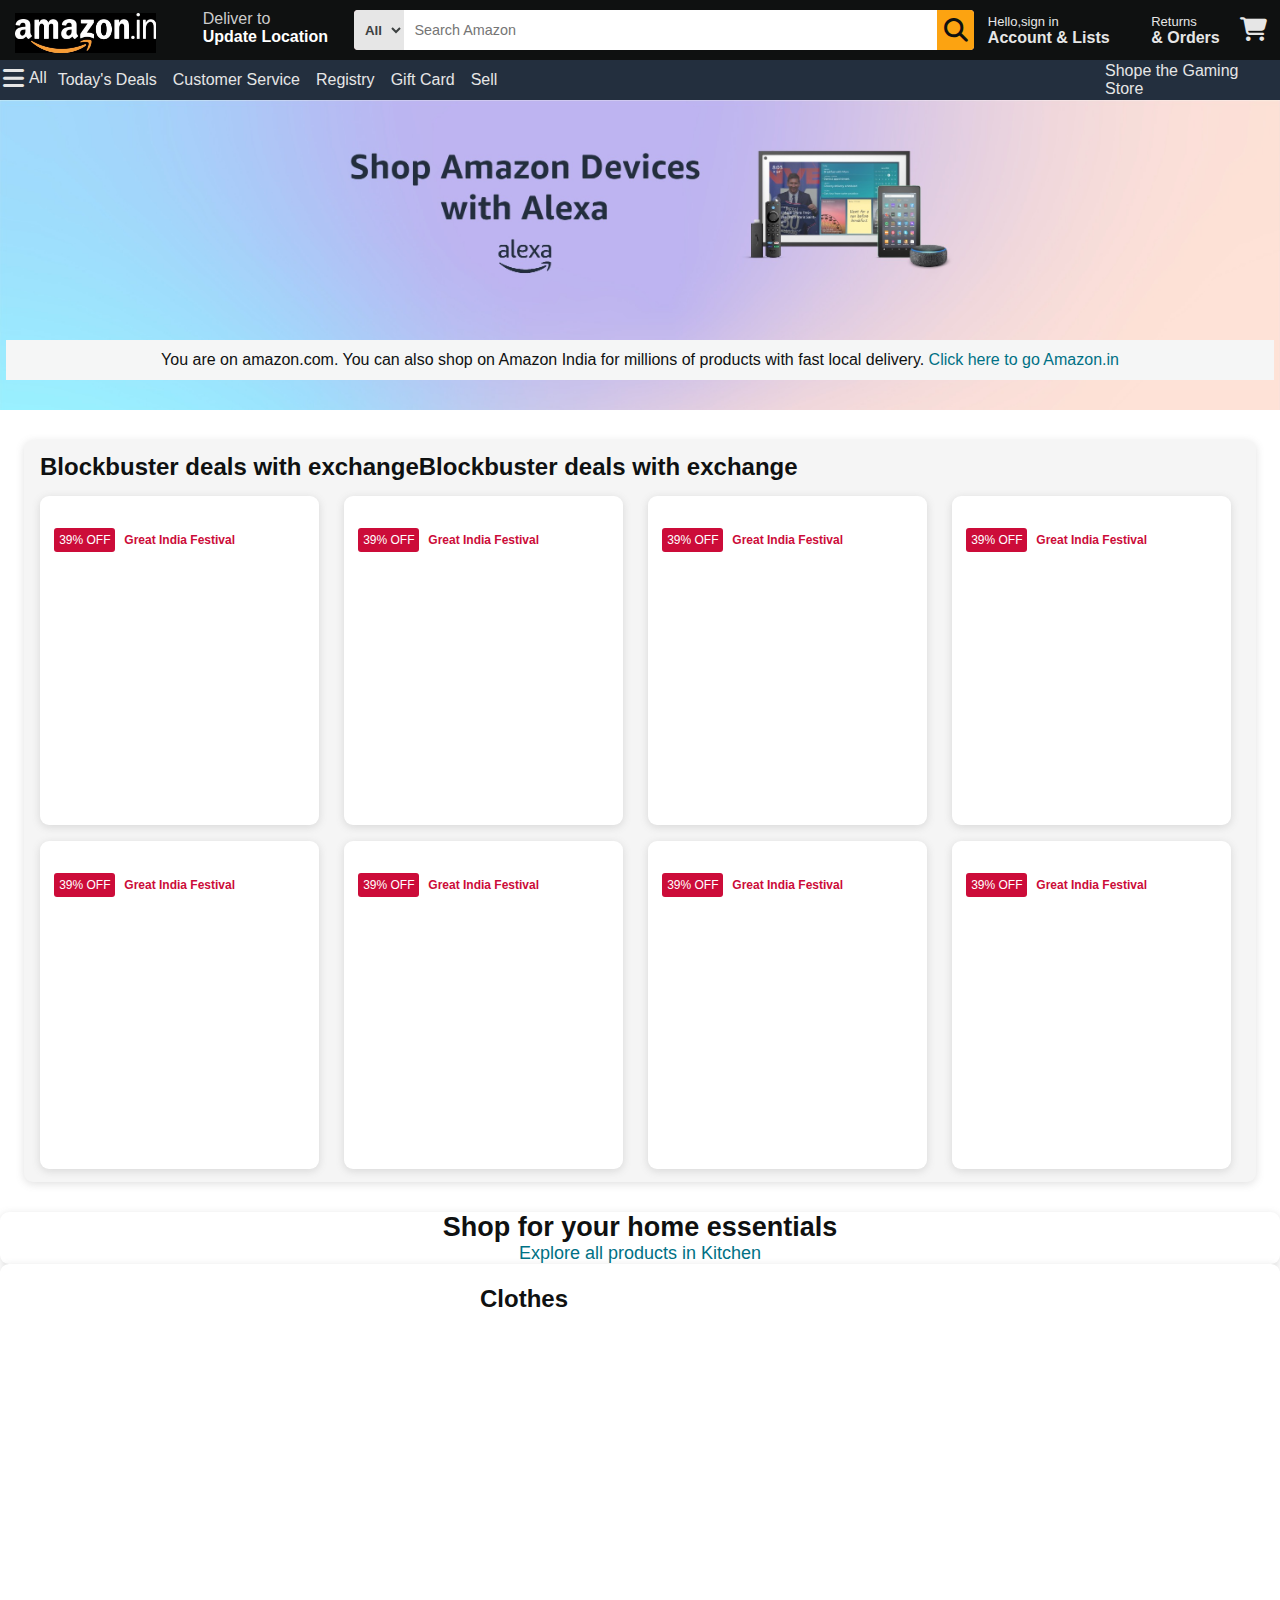
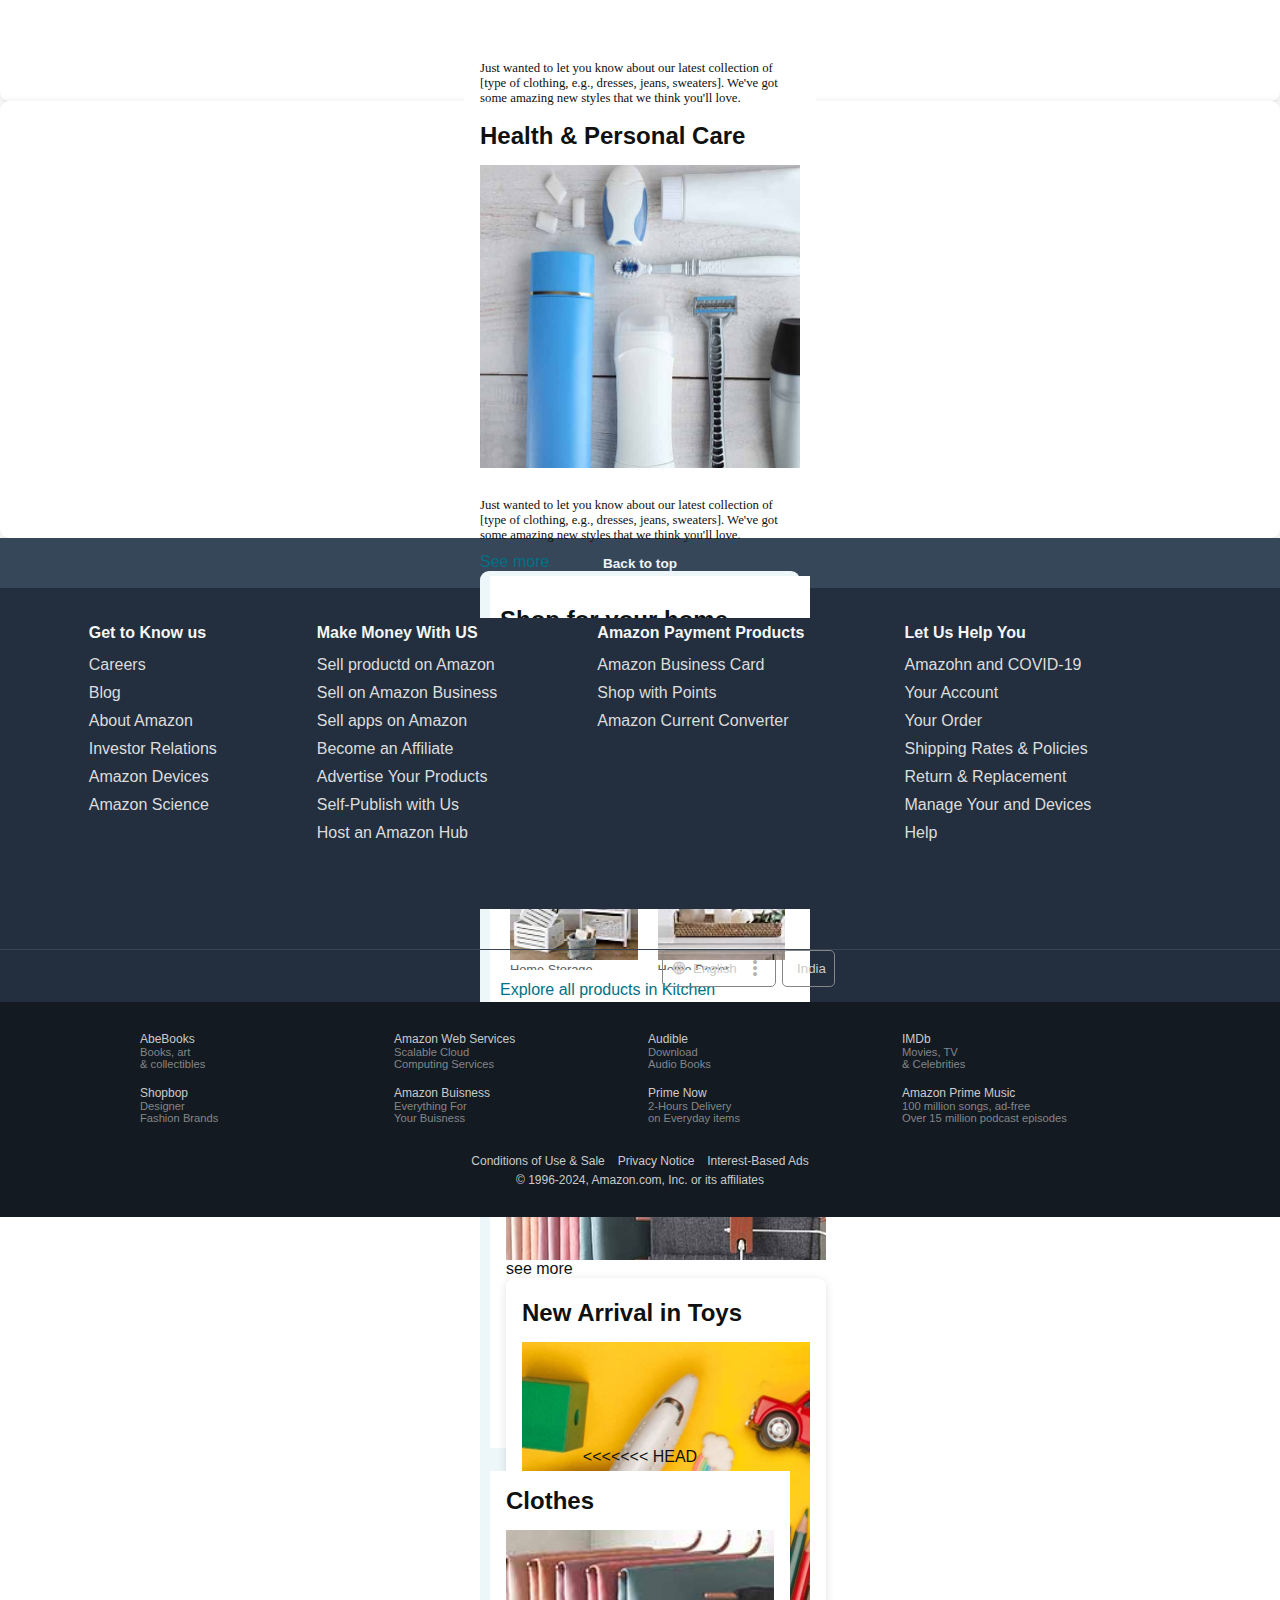
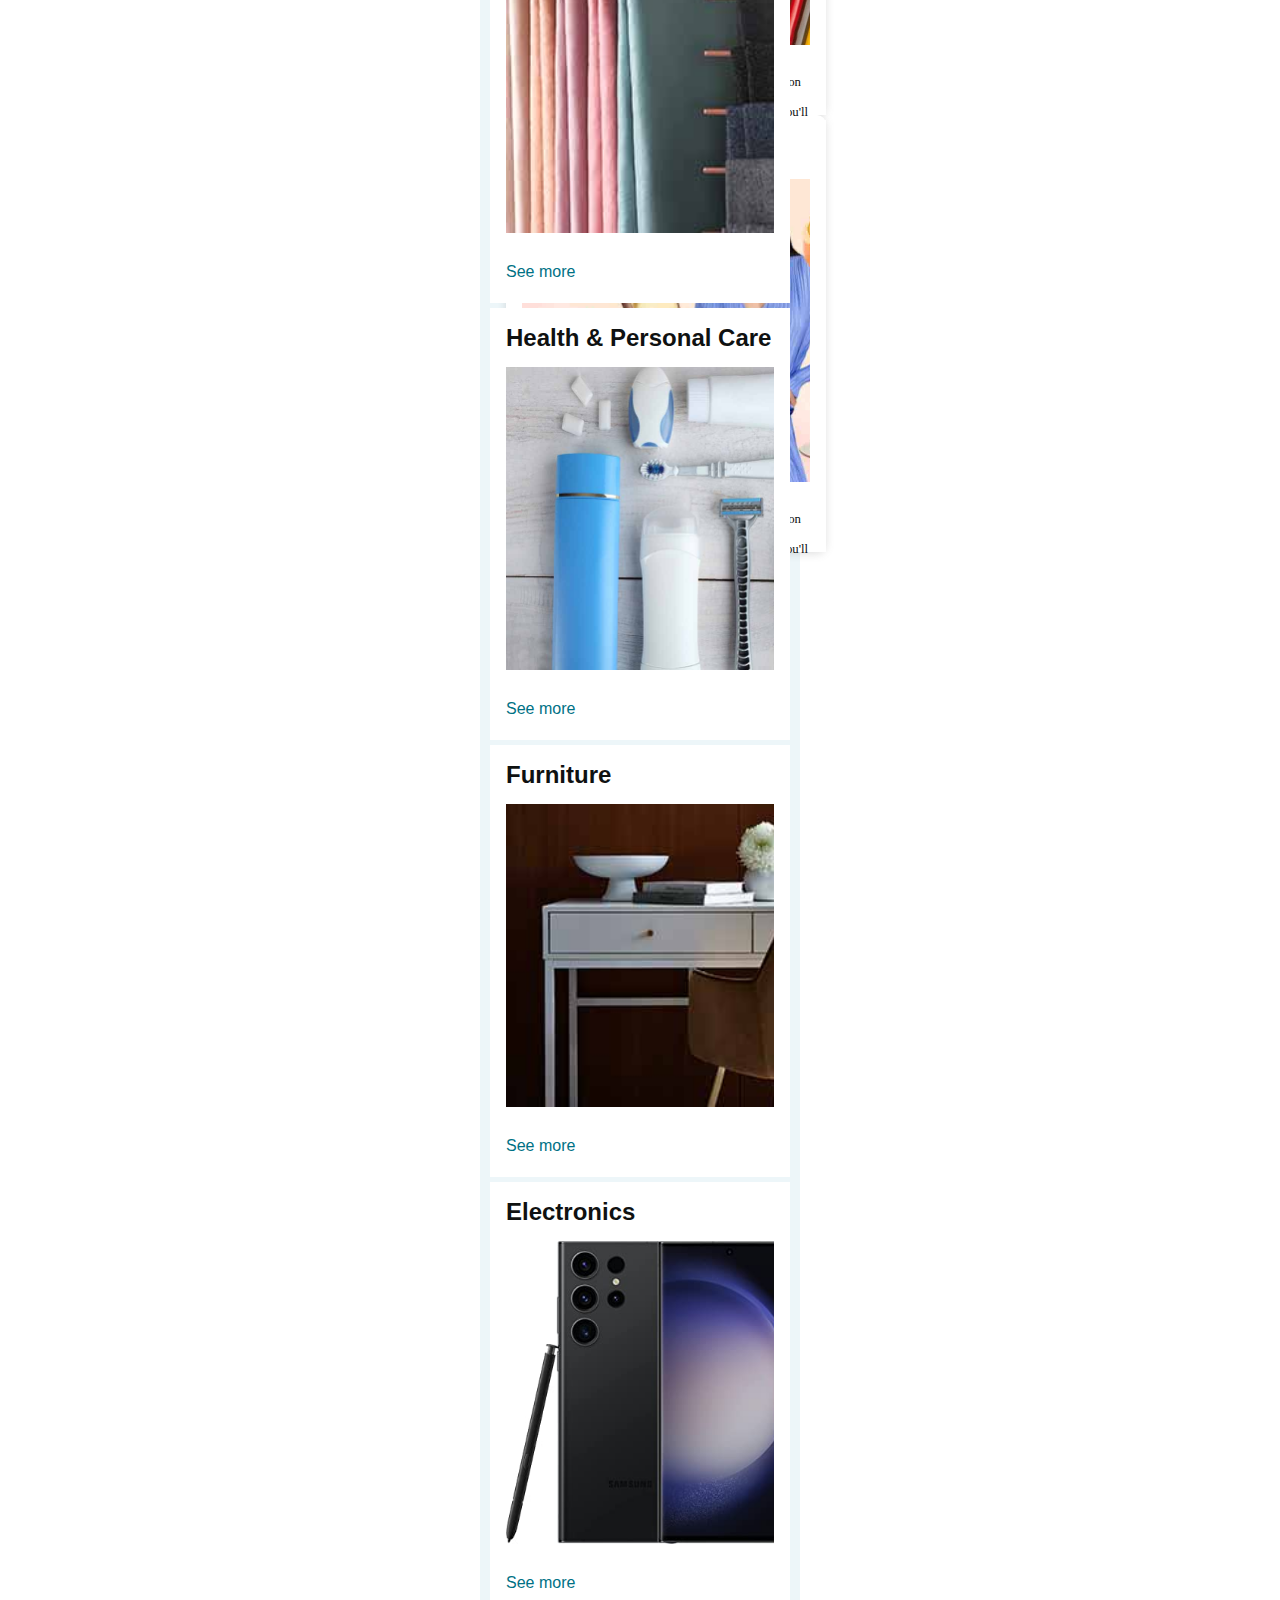
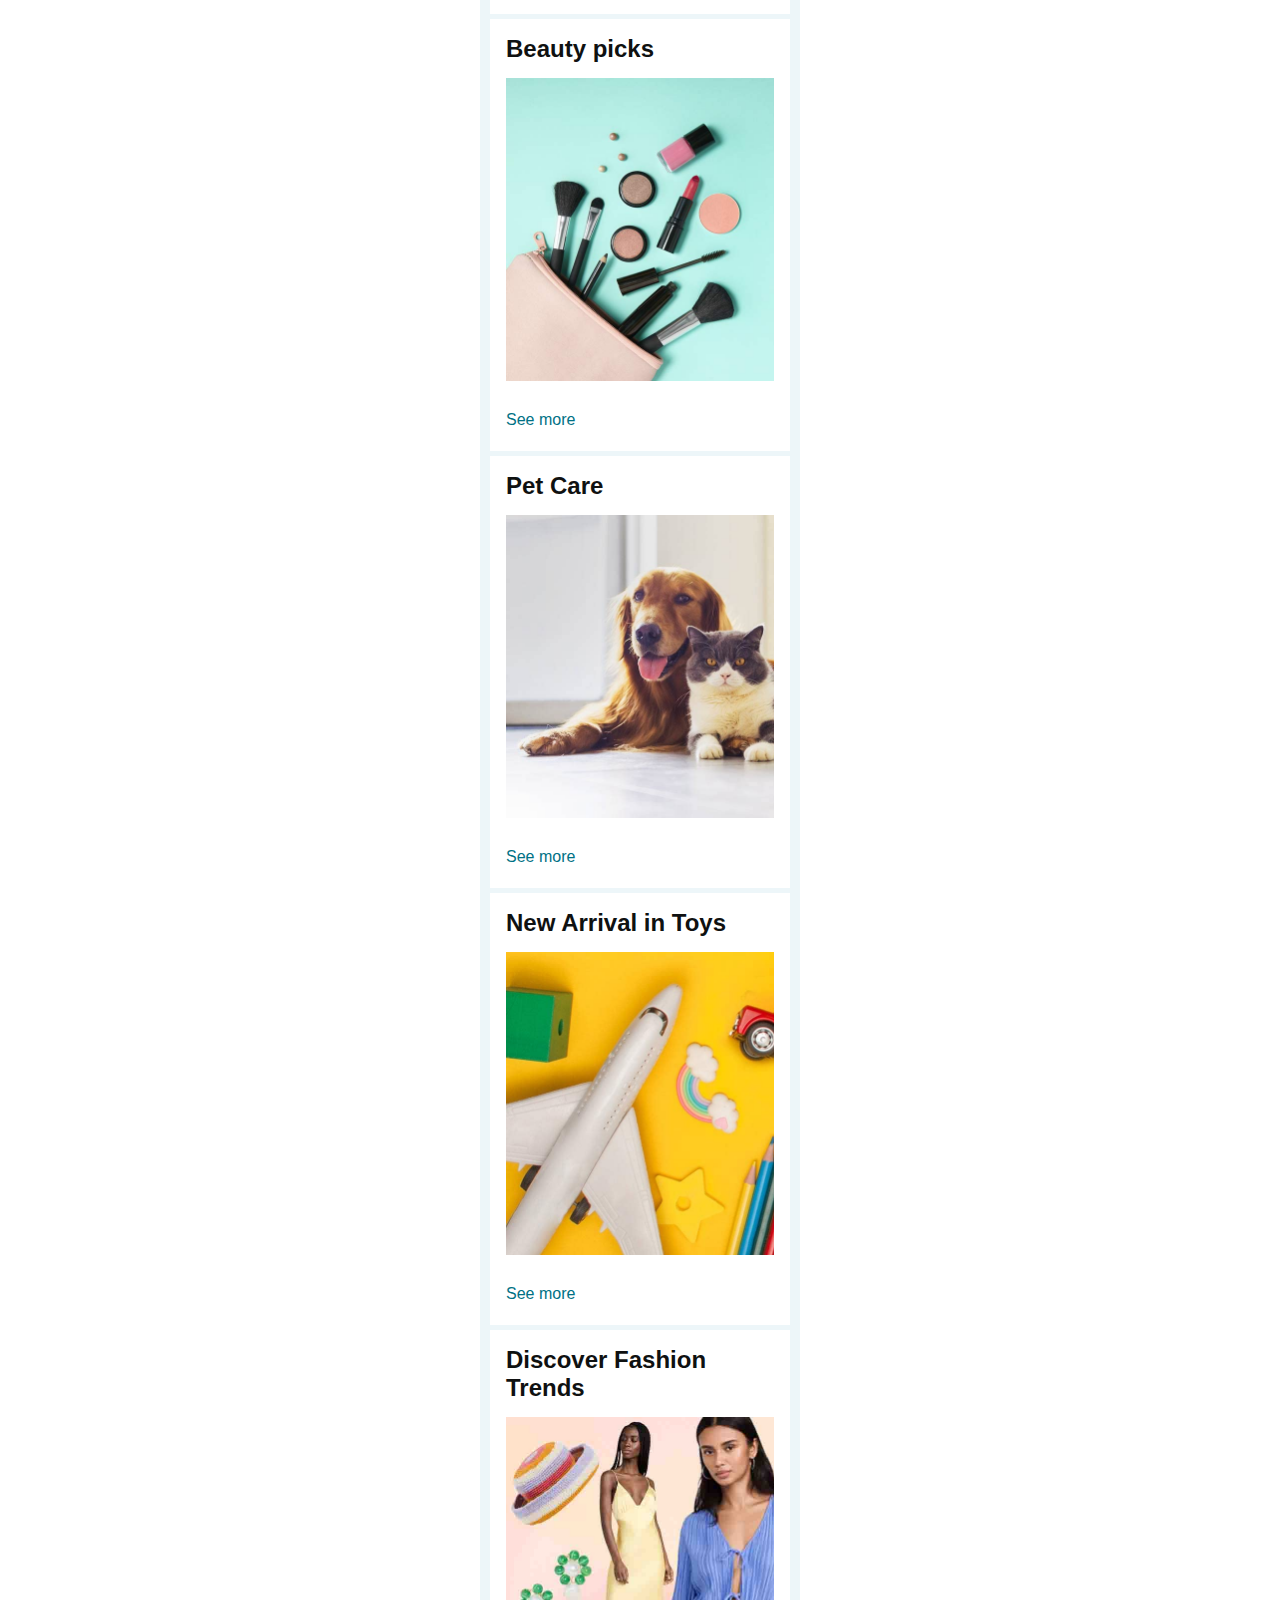
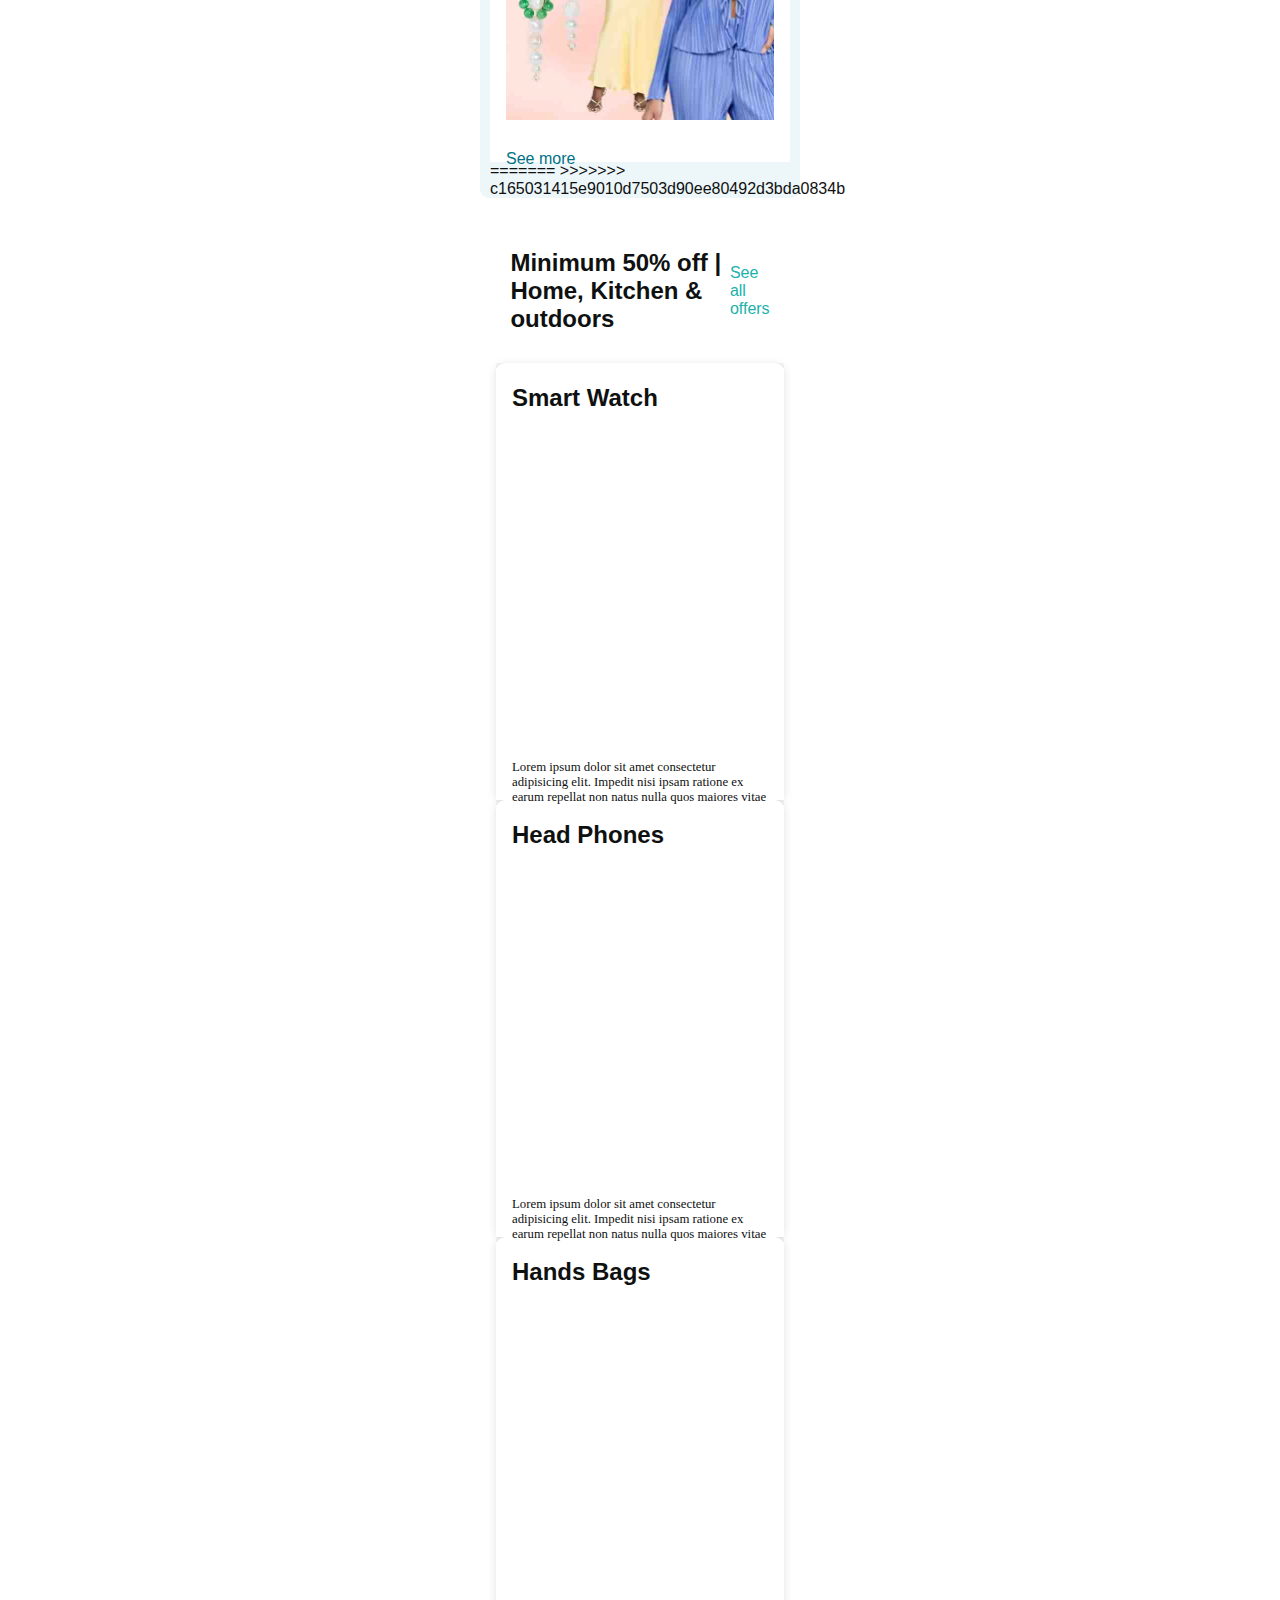
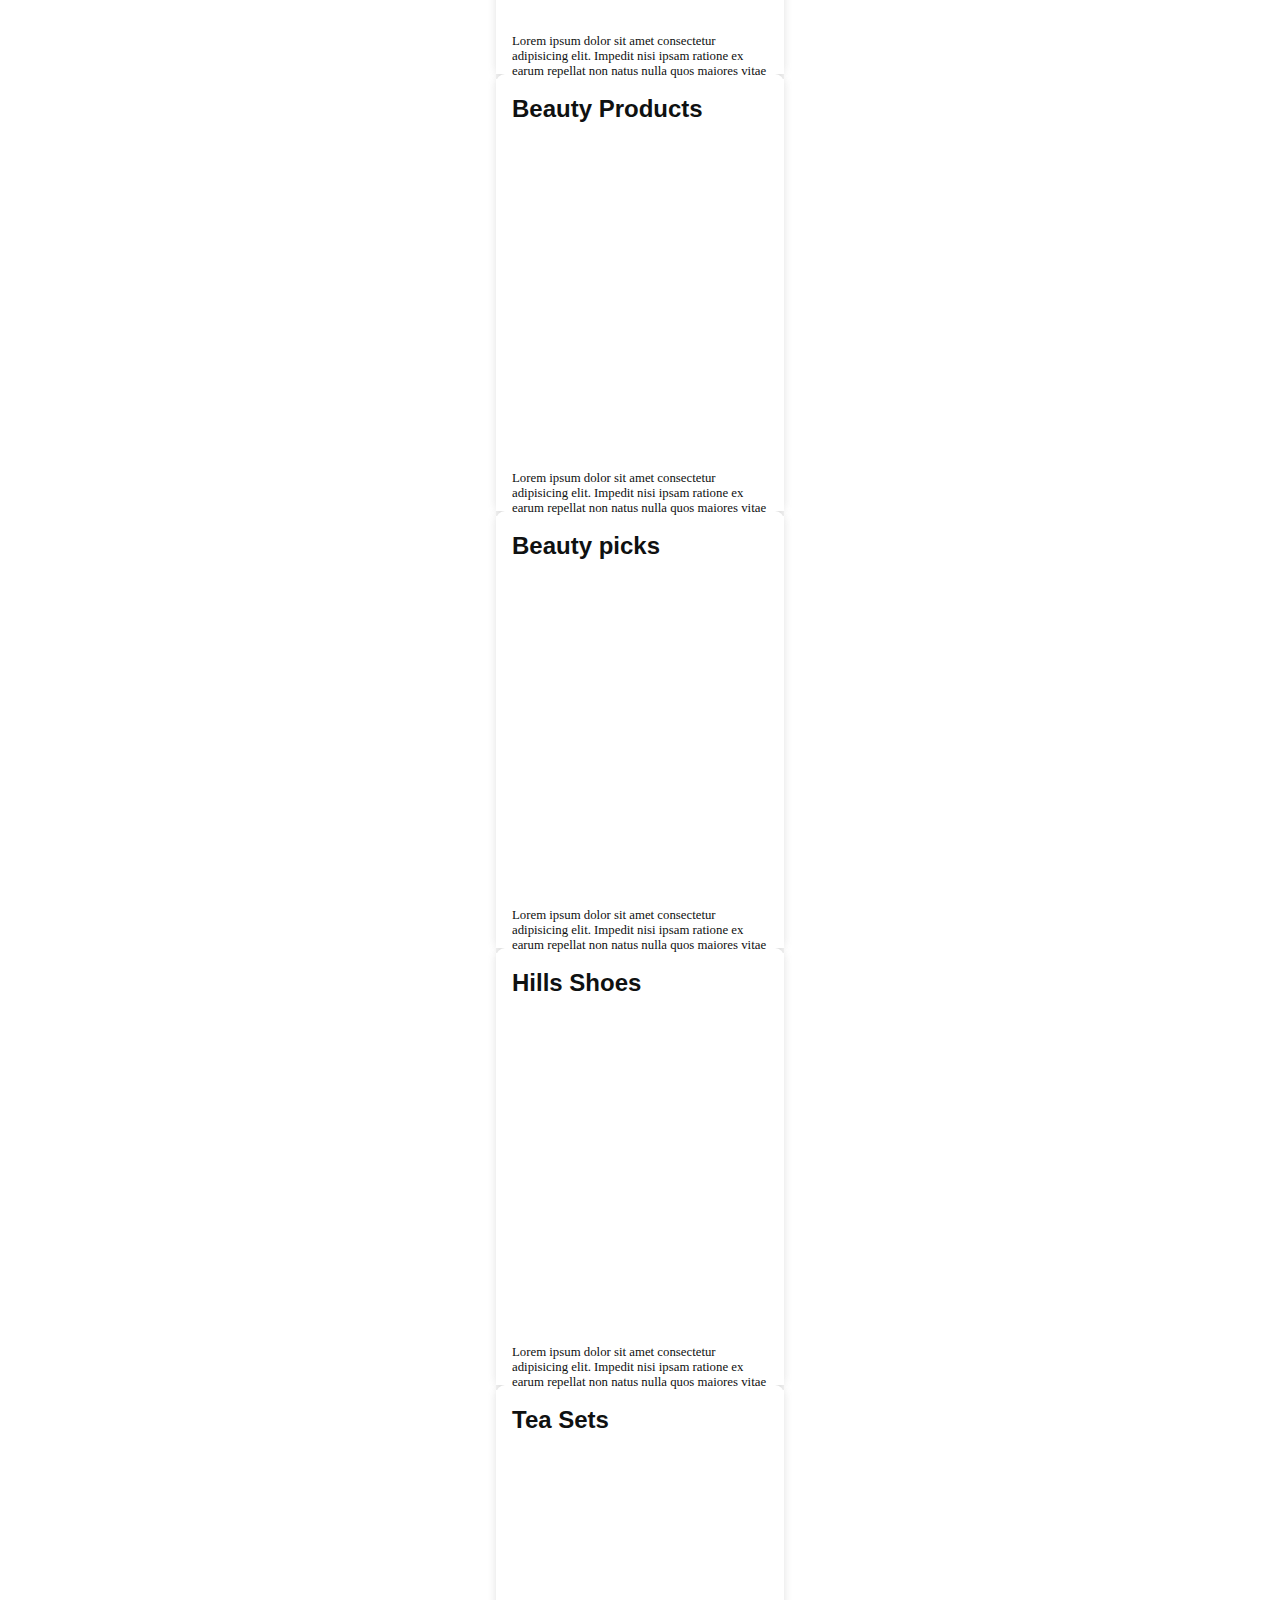
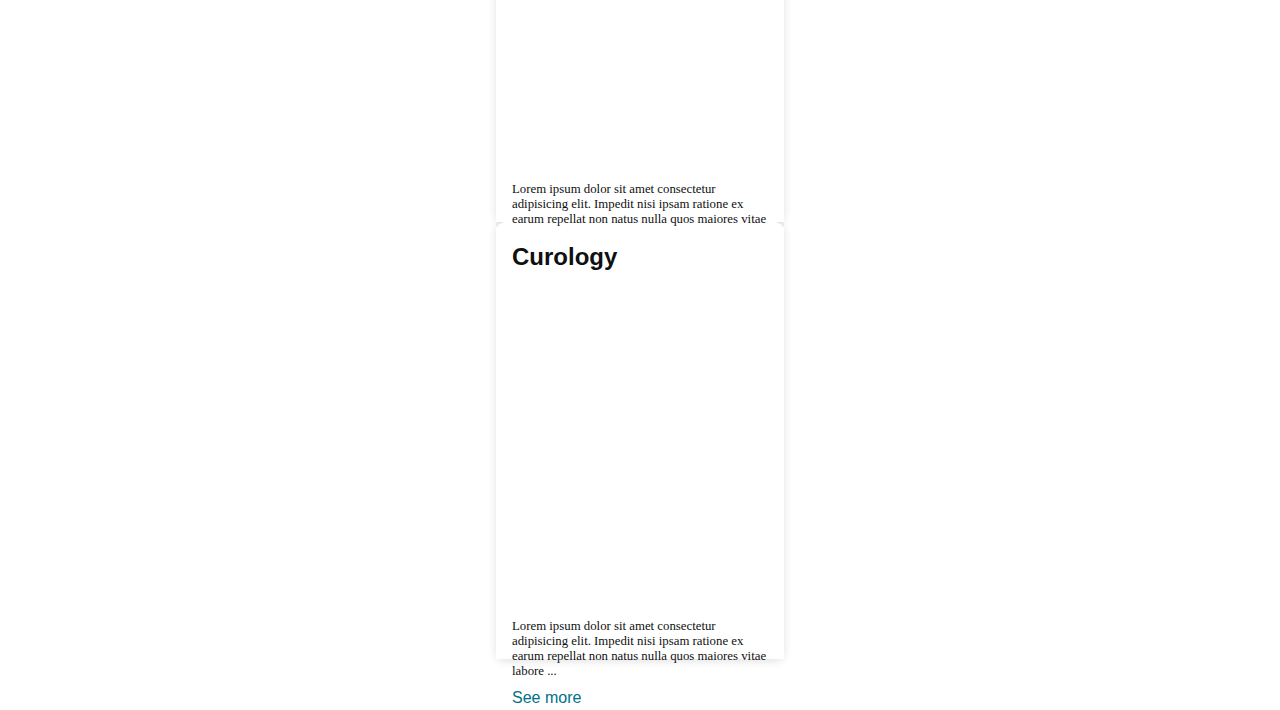
==== commit bd0552bd: "panel-2-box-1 design fix" ====
--- a/index.html
+++ b/index.html
@@ -117,57 +117,245 @@
 
 
  <!-- Some Info -->
+
+  
+    <!-- Some Info -->
+
     <div class="content">
-         <!-- Some Info -->
+        <!-- Some Info -->
         <div class="panel-1">
             <div id="info12">
-                <p itemref="info12-1" >You are on amazon.com. You can also shop on Amazon India for millions of products with fast local delivery. <a id="info12-2" href="3">Click here to go Amazon.in</a></p>
+                <p itemref="info12-1">You are on amazon.com. You can also shop on Amazon India for millions of products
+                    with fast local delivery. <a id="info12-2" href="3">Click here to go Amazon.in</a></p>
             </div>
         </div>
-         <!-- Some Info -->
-
-        <div class="panel-2">
-
-
-             <!-- panel-2-BoxType-2 -->
-                <div class="panel-2-box-2">
-                    <div class="panel-2-box-2-content-contaner">
-                        <div class="panel-2-box-2-content-h">
-                            <h2>Shop for your home essentials</h2>
-                        </div>
-                        <div class="panel-2-box-2-image-contaner">
-                            <div class="panel-2-box-2-image">
-                                <div class="panel-2-box-2-subbox">
-                                    <img class="panel-2-box-2-image-tag" src="Content_Image/Bedding_1x._SY116_CB563137408_.jpg" alt="">
-                                    <a class="panel-2-box-2-image-sub-info" href="#">Bedding</a>
-                                </div>
-                                <div class="panel-2-box-2-subbox">
-                                    <img class="panel-2-box-2-image-tag" src="Content_Image/CleaningTool_1x._SY116_CB563137408_.jpg" alt="">
-                                    <a class="panel-2-box-2-image-sub-info" href="#">Cleaning Tool</a>
-                                </div>
-                                
-                            </div>
-                            <div class="panel-2-box-2-image">
-                                <div class="panel-2-box-2-subbox">
-                                    <img class="panel-2-box-2-image-tag" src="Content_Image/HomeStorage_1x._SY116_CB563137408_ (1).jpg" alt="">
-                                    <a class="panel-2-box-2-image-sub-info" href="#">Home Storage</a>
-                                </div>
-                                
-                                <div class="panel-2-box-2-subbox">
-                                    <img class="panel-2-box-2-image-tag" src="Content_Image/HomeDecor_1x._SY116_CB563137408_.jpg" alt="">
-                                    <a class="panel-2-box-2-image-sub-info" href="#">Home Decor</a>
-                                </div>
-                            </div>
-                        </div>
-                        <div id="panel-2-box-2-a">
-                            <a  id="info12-2" href="#">Explore all products in Kitchen</a>
-                        </div>
-                    </div>
-                </div>
-             <!-- panel-2-BoxType-2 -->
+        <!-- Some Info -->
+        <div class="catalog">
+            <div class="title-catalog">
+                <h2>
+                    Blockbuster deals with exchangeBlockbuster deals with exchange</h2>
+            </div>
+            <div class="carts-items">
+                <div class="carts">
+                    <div class="img">
+                        <img src="https://m.media-amazon.com/images/I/516CR1i1EgL._SR480,440_.jpg" alt="">
+                    </div>
+                    <p class="offers" style="display: flex;align-items: center; gap: 9px;"><span
+                            style="background-color: #CC0C39; border-radius: 3px; color: white; padding: 0.3rem; font-size: 0.75rem;">39%
+                            OFF</span><span style="color: #CC0C39; font-size: 0.75rem; font-weight: bold;">Great India
+                            Festival</span>
+                    </p>
+                    <b class="prize"></b>
+                    <p class="description"></p>
+                </div>
+                <div class="carts">
+                    <div class="img">
+                        <img src="https://m.media-amazon.com/images/I/41tS3gyOW1L._SR480,440_.jpg" alt="">
+                    </div>
+                    <p class="offers" style="display: flex;align-items: center; gap: 9px;"><span
+                            style="background-color: #CC0C39; border-radius: 3px; color: white; padding: 0.3rem; font-size: 0.75rem;">39%
+                            OFF</span><span style="color: #CC0C39; font-size: 0.75rem; font-weight: bold;">Great India
+                            Festival</span>
+                    </p>
+                    <b class="prize"></b>
+                    <p class="description"></p>
+                </div>
+                <div class="carts">
+                    <div class="img">
+                        <img src="https://m.media-amazon.com/images/I/41ToI4s9NNL._SR480,440_.jpg" alt="">
+                    </div>
+                    <p class="offers" style="display: flex;align-items: center; gap: 9px;"><span
+                            style="background-color: #CC0C39; border-radius: 3px; color: white; padding: 0.3rem; font-size: 0.75rem;">39%
+                            OFF</span><span style="color: #CC0C39; font-size: 0.75rem; font-weight: bold;">Great India
+                            Festival</span>
+                    </p>
+                    <b class="prize"></b>
+                    <p class="description"></p>
+                </div>
+                <div class="carts">
+                    <div class="img">
+                        <img src="https://m.media-amazon.com/images/I/41who+9qCLL._SR480,440_.jpg" alt="">
+                    </div>
+                    <p class="offers" style="display: flex;align-items: center; gap: 9px;"><span
+                            style="background-color: #CC0C39; border-radius: 3px; color: white; padding: 0.3rem; font-size: 0.75rem;">39%
+                            OFF</span><span style="color: #CC0C39; font-size: 0.75rem; font-weight: bold;">Great India
+                            Festival</span>
+                    </p>
+                    <b class="prize"></b>
+                    <p class="description"></p>
+                </div>
+                <div class="carts">
+                    <div class="img">
+                        <img src="https://m.media-amazon.com/images/I/41d1SeNfhpL._SR480,440_.jpg" alt="">
+                    </div>
+                    <p class="offers" style="display: flex;align-items: center; gap: 9px;"><span
+                            style="background-color: #CC0C39; border-radius: 3px; color: white; padding: 0.3rem; font-size: 0.75rem;">39%
+                            OFF</span><span style="color: #CC0C39; font-size: 0.75rem; font-weight: bold;">Great India
+                            Festival</span>
+                    </p>
+                    <b class="prize"></b>
+                    <p class="description"></p>
+                </div>
+                <div class="carts">
+                    <div class="img">
+                        <img src="https://m.media-amazon.com/images/I/41WnWm3IjiL._SR480,440_.jpg" alt="">
+                    </div>
+                    <p class="offers" style="display: flex;align-items: center; gap: 9px;"><span
+                            style="background-color: #CC0C39; border-radius: 3px; color: white; padding: 0.3rem; font-size: 0.75rem;">39%
+                            OFF</span><span style="color: #CC0C39; font-size: 0.75rem; font-weight: bold;">Great India
+                            Festival</span>
+                    </p>
+                    <b class="prize"></b>
+                    <p class="description"></p>
+                </div>
+                <div class="carts">
+                    <div class="img">
+                        <img src="https://m.media-amazon.com/images/I/41kaS0VswaL._SR480,440_.jpg" alt="">
+                    </div>
+                    <p class="offers" style="display: flex;align-items: center; gap: 9px;"><span
+                            style="background-color: #CC0C39; border-radius: 3px; color: white; padding: 0.3rem; font-size: 0.75rem;">39%
+                            OFF</span><span style="color: #CC0C39; font-size: 0.75rem; font-weight: bold;">Great India
+                            Festival</span>
+                    </p>
+                    <b class="prize"></b>
+                    <p class="description"></p>
+                </div>
+                <div class="carts">
+                    <div class="img">
+                        <img src="https://m.media-amazon.com/images/I/516CR1i1EgL._SR480,440_.jpg" alt="">
+                    </div>
+                    <p class="offers" style="display: flex;align-items: center; gap: 9px;"><span
+                            style="background-color: #CC0C39; border-radius: 3px; color: white; padding: 0.3rem; font-size: 0.75rem;">39%
+                            OFF</span><span style="color: #CC0C39; font-size: 0.75rem; font-weight: bold;">Great India
+                            Festival</span>
+                    </p>
+                    <b class="prize"></b>
+                    <p class="description"></p>
+                </div>
+            </div>
+        </div>
+        <div class="panel-3">
+            <div class="swiper mySwiper">
+                <div class="swiper-wrapper">
+                    <div class="swiper-slide">
+                        <div class="panel-3-box-2">
+                            <div class="panel-3-box-2-content-contaner">
+                                <h2><span>Shop for your home essentials</span></h2>
+                                <div>
+
+                                </div>
+                                <div id="panel-3-box-2-span">
+                                    <a id="info12-2" href="#">Explore all products in Kitchen</a>
+                                </div>
+                            </div>
+                        </div>
+                    </div>
+                    <div class="swiper-slide">
+                        <div class="box-1">
+                            <h2>Clothes</h2>
+                            <div class="box-img"
+                                style="background-image: url('https://images.unsplash.com/photo-1525507119028-ed4c629a60a3?w=500&auto=format&fit=crop&q=60&ixlib=rb-4.0.3&ixid=M3wxMjA3fDB8MHxzZWFyY2h8Mnx8Y2xvdGhpbmd8ZW58MHx8MHx8fDA%3D');">
+                            </div>
+                            <p>Just wanted to let you know about our latest collection of [type of clothing, e.g.,
+                                dresses, jeans, sweaters]. We've got some amazing new styles that we think you'll love.
+                            </p>
+                            <a href="#" id="info12-2">See more</a>
+                        </div>
+                    </div>
+                    <div class="swiper-slide">
+                        <div class="box-1">
+                            <h2>Health & Personal Care</h2>
+                            <div class="box-img" style="background-image: url('Image/box2_image.jpg');"></div>
+                            <p>Just wanted to let you know about our latest collection of [type of clothing, e.g.,
+                                dresses, jeans, sweaters]. We've got some amazing new styles that we think you'll love.
+                            </p>
+                            <a href="#" id="info12-2">See more</a>
+
+
+   <div class="panel-2">
+
+
+        <!-- panel-2-BoxType-2 -->
+           <div class="panel-2-box-2">
+               <div class="panel-2-box-2-content-contaner">
+                   <div class="panel-2-box-2-content-h">
+                       <h2>Shop for your home essentials</h2>
+                   </div>
+                   <div class="panel-2-box-2-image-contaner">
+                       <div class="panel-2-box-2-image">
+                           <div class="panel-2-box-2-subbox">
+                               <img class="panel-2-box-2-image-tag" src="Content_Image/Bedding_1x._SY116_CB563137408_.jpg" alt="">
+                               <a class="panel-2-box-2-image-sub-info" href="#">Bedding</a>
+                           </div>
+                           <div class="panel-2-box-2-subbox">
+                               <img class="panel-2-box-2-image-tag" src="Content_Image/CleaningTool_1x._SY116_CB563137408_.jpg" alt="">
+                               <a class="panel-2-box-2-image-sub-info" href="#">Cleaning Tool</a>
+                           </div>
+                           
+                       </div>
+                       <div class="panel-2-box-2-image">
+                           <div class="panel-2-box-2-subbox">
+                               <img class="panel-2-box-2-image-tag" src="Content_Image/HomeStorage_1x._SY116_CB563137408_ (1).jpg" alt="">
+                               <a class="panel-2-box-2-image-sub-info" href="#">Home Storage</a>
+                           </div>
+                           
+                           <div class="panel-2-box-2-subbox">
+                               <img class="panel-2-box-2-image-tag" src="Content_Image/HomeDecor_1x._SY116_CB563137408_.jpg" alt="">
+                               <a class="panel-2-box-2-image-sub-info" href="#">Home Decor</a>
+                           </div>
+                       </div>
+                   </div>
+                   <div id="panel-2-box-2-a">
+                       <a  id="info12-2" href="#">Explore all products in Kitchen</a>
+                   </div>
+               </div>
+           </div>
+        <!-- panel-2-BoxType-2 --> 
+         <div class="box-1">
+            <div class="box-1-content-contaner">
+                <div class="box-1-content-header"><h2>Header</h2></div>
+                <a href="#" class="box-1-content-a">
+                    <div class="box-1-content-img-contaner-2">
+                        <div class="box-1-content-img-contaner-1">
+                            <img class="panel-2-box-1-img" src="Image/box1_image.jpg" alt="">
+                        </div>
+                    </div>
+                    <div class="box-1content-info-contaner">
+                        <span>see more</span>
+                    </div>
+
+                    <div class="swiper-slide">
+                        <div class="box-1">
+                            <h2>New Arrival in Toys</h2>
+                            <div class="box-img" style="background-image: url('Image/box7_image.jpg');"></div>
+                            <p>Just wanted to let you know about our latest collection of [type of clothing, e.g.,
+                                dresses, jeans, sweaters]. We've got some amazing new styles that we think you'll love.
+                            </p>
+                            <a href="#" id="info12-2">See more</a>
+                        </div>
+                    </div>
+                    <div class="swiper-slide">
+                        <div class="box-1">
+                            <h2>Discover Fashion</h2>
+                            <div class="box-img" style="background-image: url('Image/box8_image.jpg');"></div>
+                            <p>Just wanted to let you know about our latest collection of [type of clothing, e.g.,
+                                dresses, jeans, sweaters]. We've got some amazing new styles that we think you'll love.
+                            </p>
+                            <a href="#" id="info12-2">See more</a>
+                        </div>
+                    </div>
+                </div>
+                <div class="swiper-pagination"></div>
+            </div>
+
+
+            <!-- panel-2-BoxType-2 -->
+
+            <!-- panel-2-BoxType-2 -->
 
 
             <!-- panel-2-BoxType-1 -->
+<<<<<<< HEAD
                 <div class="box-1">
                     <h2>Clothes</h2>
                     <div class="box-img" style="background-image: url('Image/box1_image.jpg');"></div>
@@ -211,9 +399,149 @@
                     <div class="box-img" style="background-image: url('Image/box8_image.jpg');"></div>
                     <a href="#" id="info12-2">See more</a>
                 </div>
+=======
+
+            <!-- box-2 -->
+
+            <!-- box - 3 -->
+
+            <!-- box-4 -->
+
+
+
+
+
+>>>>>>> c165031415e9010d7503d90ee80492d3bda0834b
             <!-- panel-2-BoxType-2 -->
         </div>
-    </div>
+        <div class="offer-set-discount">
+            <div class="offer-title"
+                style="display: flex;align-items: center;justify-content: space-between; padding: 0 0.9rem;">
+                <h2>Minimum 50% off | Home, Kitchen & outdoors</h2>
+                <a href="#">See all offers</a>
+            </div>
+            <div class="panel-3" id="panel3">
+                <div class="swiper mySwiper">
+                    <div class="swiper-wrapper">
+
+                        <div class="swiper-slide">
+                            <div class="box-1">
+                                <h2>Smart Watch</h2>
+                                <div class="box-img"
+                                    style="background-image: url('https://images.unsplash.com/photo-1523275335684-37898b6baf30?w=500&auto=format&fit=crop&q=60&ixlib=rb-4.0.3&ixid=M3wxMjA3fDB8MHxzZWFyY2h8Mnx8cHJvZHVjdHxlbnwwfHwwfHx8MA%3D%3D');">
+                                </div>
+                                <p class="text">Lorem ipsum dolor sit amet consectetur adipisicing elit. Impedit nisi
+                                    ipsam ratione ex earum repellat non natus nulla quos maiores vitae labore ...</p>
+                                <a href="#" id="info12-2">See more</a>
+                            </div>
+                        </div>
+                        <div class="swiper-slide">
+                            <div class="box-1">
+                                <h2>Head Phones</h2>
+                                <div class="box-img"
+                                    style="background-image: url('https://images.unsplash.com/photo-1505740420928-5e560c06d30e?w=500&auto=format&fit=crop&q=60&ixlib=rb-4.0.3&ixid=M3wxMjA3fDB8MHxzZWFyY2h8Nnx8cHJvZHVjdHxlbnwwfHwwfHx8MA%3D%3D');">
+                                </div>
+                                <p class="text">Lorem ipsum dolor sit amet consectetur adipisicing elit. Impedit nisi
+                                    ipsam ratione ex earum repellat non natus nulla quos maiores vitae labore ...</p>
+                                <a href="#" id="info12-2">See more</a>
+                            </div>
+                        </div>
+                        <div class="swiper-slide">
+                            <div class="box-1">
+                                <h2>Hands Bags</h2>
+                                <div class="box-img"
+                                    style="background-image: url('https://plus.unsplash.com/premium_photo-1664392147011-2a720f214e01?w=500&auto=format&fit=crop&q=60&ixlib=rb-4.0.3&ixid=M3wxMjA3fDB8MHxzZWFyY2h8MXx8cHJvZHVjdHxlbnwwfHwwfHx8MA%3D%3D');">
+                                </div>
+                                <p class="text">Lorem ipsum dolor sit amet consectetur adipisicing elit. Impedit nisi
+                                    ipsam ratione ex earum repellat non natus nulla quos maiores vitae labore ...</p>
+                                <a href="#" id="info12-2">See more</a>
+                            </div>
+                        </div>
+                        <div class="swiper-slide">
+                            <div class="box-1">
+                                <h2>Beauty Products</h2>
+                                <div class="box-img"
+                                    style="background-image: url('https://plus.unsplash.com/premium_photo-1677541205130-51e60e937318?w=500&auto=format&fit=crop&q=60&ixlib=rb-4.0.3&ixid=M3wxMjA3fDB8MHxzZWFyY2h8MTN8fHByb2R1Y3R8ZW58MHx8MHx8fDA%3D');">
+                                </div>
+                                <p class="text">Lorem ipsum dolor sit amet consectetur adipisicing elit. Impedit nisi
+                                    ipsam ratione ex earum repellat non natus nulla quos maiores vitae labore ...</p>
+                                <a href="#" id="info12-2">See more</a>
+                            </div>
+                        </div>
+                        <div class="swiper-slide">
+                            <div class="box-1">
+                                <h2>Beauty picks</h2>
+                                <div class="box-img"
+                                    style="background-image: url('https://images.unsplash.com/photo-1615397349754-cfa2066a298e?w=500&auto=format&fit=crop&q=60&ixlib=rb-4.0.3&ixid=M3wxMjA3fDB8MHxzZWFyY2h8OHx8cHJvZHVjdHxlbnwwfHwwfHx8MA%3D%3D');">
+                                </div>
+                                <p class="text">Lorem ipsum dolor sit amet consectetur adipisicing elit. Impedit nisi
+                                    ipsam ratione ex earum repellat non natus nulla quos maiores vitae labore ...</p>
+                                <a href="#" id="info12-2">See more</a>
+                            </div>
+                        </div>
+                        <div class="swiper-slide">
+                            <div class="box-1">
+                                <h2>Hills Shoes</h2>
+                                <div class="box-img"
+                                    style="background-image: url('https://images.unsplash.com/photo-1543163521-1bf539c55dd2?w=500&auto=format&fit=crop&q=60&ixlib=rb-4.0.3&ixid=M3wxMjA3fDB8MHxzZWFyY2h8MTl8fHByb2R1Y3R8ZW58MHx8MHx8fDA%3D');">
+                                </div>
+                                <p class="text">Lorem ipsum dolor sit amet consectetur adipisicing elit. Impedit nisi
+                                    ipsam ratione ex earum repellat non natus nulla quos maiores vitae labore ...</p>
+                                <a href="#" id="info12-2">See more</a>
+                            </div>
+                        </div>
+                        <div class="swiper-slide">
+                            <div class="box-1">
+                                <h2>Tea Sets</h2>
+                                <div class="box-img"
+                                    style="background-image: url('https://plus.unsplash.com/premium_photo-1719289799376-d3de0ca4ddbc?w=500&auto=format&fit=crop&q=60&ixlib=rb-4.0.3&ixid=M3wxMjA3fDB8MHxzZWFyY2h8OXx8cHJvZHVjdHN8ZW58MHx8MHx8fDA%3D');">
+                                </div>
+                                <p class="text">Lorem ipsum dolor sit amet consectetur adipisicing elit. Impedit nisi
+                                    ipsam ratione ex earum repellat non natus nulla quos maiores vitae labore ...</p>
+                                <a href="#" id="info12-2">See more</a>
+                            </div>
+                        </div>
+                        <div class="swiper-slide">
+                            <div class="box-1">
+                                <h2>Curology</h2>
+                                <div class="box-img"
+                                    style="background-image: url('https://images.unsplash.com/photo-1571781926291-c477ebfd024b?w=500&auto=format&fit=crop&q=60&ixlib=rb-4.0.3&ixid=M3wxMjA3fDB8MHxzZWFyY2h8MTh8fHByb2R1Y3RzfGVufDB8fDB8fHww');">
+                                </div>
+                                <p class="text">Lorem ipsum dolor sit amet consectetur adipisicing elit. Impedit nisi
+                                    ipsam ratione ex earum repellat non natus nulla quos maiores vitae labore ...</p>
+                                <a href="#" id="info12-2">See more</a>
+                            </div>
+                        </div>
+                    </div>
+                    <div class="swiper-pagination"></div>
+                </div>
+
+
+                <!-- panel-2-BoxType-2 -->
+
+                <!-- panel-2-BoxType-2 -->
+
+
+                <!-- panel-2-BoxType-1 -->
+
+                <!-- box-2 -->
+
+                <!-- box - 3 -->
+
+                <!-- box-4 -->
+
+
+
+
+
+                <!-- panel-2-BoxType-2 -->
+
+                </a>
+
+            </div>
+         </div>          
+   </div>
+</div>
     <!-- Content********** -->
 
 
--- a/style.css
+++ b/style.css
@@ -755,11 +755,13 @@
 }
 
 .box-img {
-  height: 320px;
-  width: 250px;
-  margin-bottom: 44px;
+  height: 303px;
+  width: 100%;
+  margin-top: 15px;
+  margin-bottom: 30px;
   background-size: cover;
 }
+
 
 /* Box-1 */
 .panel-2-box-2 {
@@ -776,6 +778,7 @@
 
 .panel-2-box-2-content-contaner {
   height: 100%;
+  width: 100%;
   width: 300px;
   display: flex;
   flex-wrap: wrap;
@@ -787,10 +790,12 @@
   width: fit-content;
   flex-wrap: wrap;
   justify-content: space-evenly;
+  /* overflow: hidden; */
 }
 
 
 .panel-2-box-2-image {
+
   width: 295px;
   display: flex;
   align-items: center;
@@ -804,7 +809,6 @@
 }
 
 .panel-2-box-2-image-tag{
-
   height: 100px;
   width: 160px;
   /* padding: 10px; */
@@ -814,6 +818,11 @@
   font-weight: 500;
   color: #595e60;
 }
+.panel-2-box-2-subbox{
+  overflow: hidden;
+}
+
+
   /* Box-2 */
 
 
@@ -1043,12 +1052,12 @@
   }
 }
 
-#panel2 {
+#panel3 {
   background-color: whitesmoke;
   margin-top: 10px;
 }
 
-#panel2 .mySwiper .swiper-wrapper .swiper-slide .box-1 .box-img {
+#panel3 .mySwiper .swiper-wrapper .swiper-slide .box-1 .box-img {
   background-size: cover;
 }
 
@@ -1062,4 +1071,40 @@
 
 .box-1 a:hover {
   text-decoration: underline;
+}
+
+.catalog {
+  max-width: 1200px;
+  border-radius: 9px;
+  width: 100%;
+  margin: 30px auto;
+  padding: 0.8rem 1rem;
+  box-shadow: rgba(99, 99, 99, 0.2) 0px 2px 8px 0px;
+  background-color: whitesmoke;
+  display: flex;
+  flex-direction: column;
+}
+
+.catalog .carts-items {
+  display: grid;
+  grid-template-columns: repeat(4, 1fr);
+  grid-gap: 1rem;
+  margin-top: 15px;
+}
+
+.catalog .carts-items .carts {
+  width: 250px;
+  height: 300px;
+  background-color: #fff;
+  border-radius: 9px;
+  box-shadow: rgba(99, 99, 99, 0.2) 0px 2px 8px 0px;
+  padding: 0.9rem;
+  display: flex;
+  flex-direction: column;
+}
+
+.carts .img img {
+  width: 100%;
+  object-fit: cover;
+  border-radius: 9px;
 }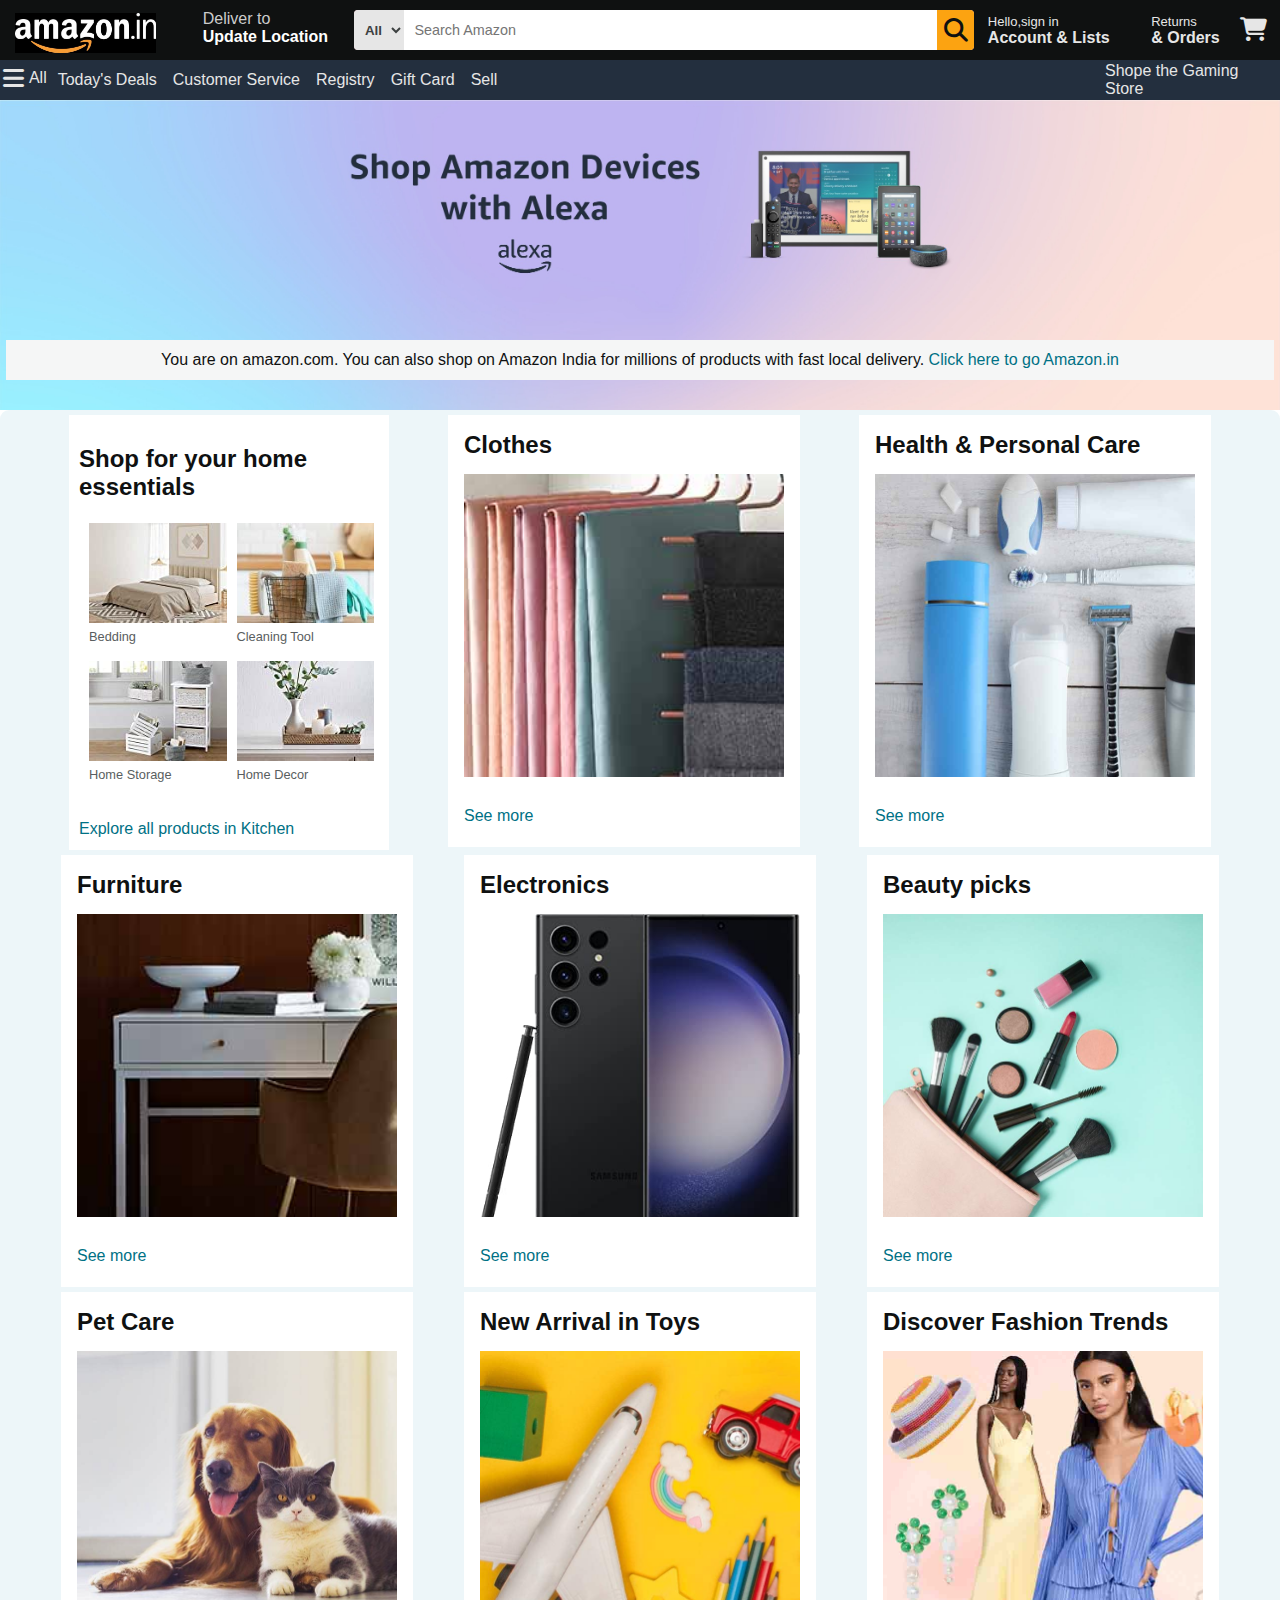
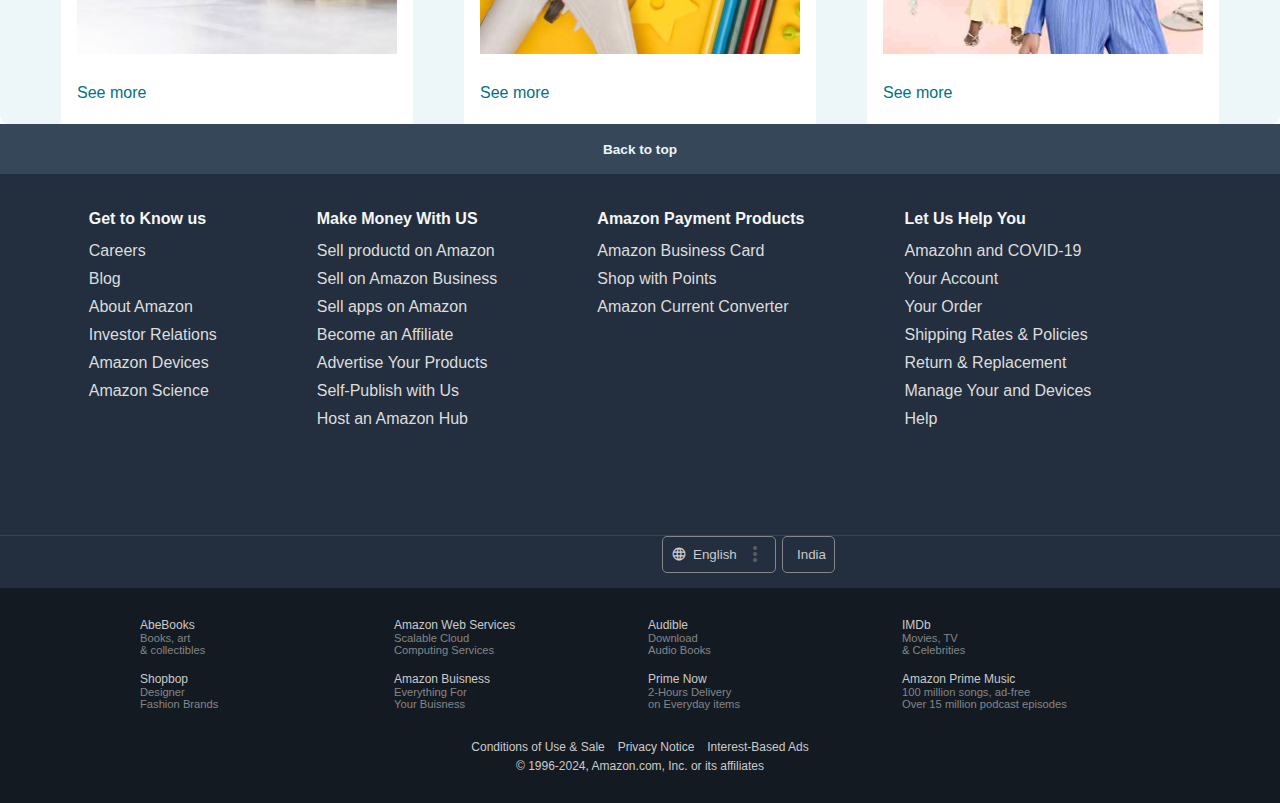
==== commit 5e16a883: "fixxing" ====
--- a/index.html
+++ b/index.html
@@ -130,149 +130,7 @@
             </div>
         </div>
         <!-- Some Info -->
-        <div class="catalog">
-            <div class="title-catalog">
-                <h2>
-                    Blockbuster deals with exchangeBlockbuster deals with exchange</h2>
-            </div>
-            <div class="carts-items">
-                <div class="carts">
-                    <div class="img">
-                        <img src="https://m.media-amazon.com/images/I/516CR1i1EgL._SR480,440_.jpg" alt="">
-                    </div>
-                    <p class="offers" style="display: flex;align-items: center; gap: 9px;"><span
-                            style="background-color: #CC0C39; border-radius: 3px; color: white; padding: 0.3rem; font-size: 0.75rem;">39%
-                            OFF</span><span style="color: #CC0C39; font-size: 0.75rem; font-weight: bold;">Great India
-                            Festival</span>
-                    </p>
-                    <b class="prize"></b>
-                    <p class="description"></p>
-                </div>
-                <div class="carts">
-                    <div class="img">
-                        <img src="https://m.media-amazon.com/images/I/41tS3gyOW1L._SR480,440_.jpg" alt="">
-                    </div>
-                    <p class="offers" style="display: flex;align-items: center; gap: 9px;"><span
-                            style="background-color: #CC0C39; border-radius: 3px; color: white; padding: 0.3rem; font-size: 0.75rem;">39%
-                            OFF</span><span style="color: #CC0C39; font-size: 0.75rem; font-weight: bold;">Great India
-                            Festival</span>
-                    </p>
-                    <b class="prize"></b>
-                    <p class="description"></p>
-                </div>
-                <div class="carts">
-                    <div class="img">
-                        <img src="https://m.media-amazon.com/images/I/41ToI4s9NNL._SR480,440_.jpg" alt="">
-                    </div>
-                    <p class="offers" style="display: flex;align-items: center; gap: 9px;"><span
-                            style="background-color: #CC0C39; border-radius: 3px; color: white; padding: 0.3rem; font-size: 0.75rem;">39%
-                            OFF</span><span style="color: #CC0C39; font-size: 0.75rem; font-weight: bold;">Great India
-                            Festival</span>
-                    </p>
-                    <b class="prize"></b>
-                    <p class="description"></p>
-                </div>
-                <div class="carts">
-                    <div class="img">
-                        <img src="https://m.media-amazon.com/images/I/41who+9qCLL._SR480,440_.jpg" alt="">
-                    </div>
-                    <p class="offers" style="display: flex;align-items: center; gap: 9px;"><span
-                            style="background-color: #CC0C39; border-radius: 3px; color: white; padding: 0.3rem; font-size: 0.75rem;">39%
-                            OFF</span><span style="color: #CC0C39; font-size: 0.75rem; font-weight: bold;">Great India
-                            Festival</span>
-                    </p>
-                    <b class="prize"></b>
-                    <p class="description"></p>
-                </div>
-                <div class="carts">
-                    <div class="img">
-                        <img src="https://m.media-amazon.com/images/I/41d1SeNfhpL._SR480,440_.jpg" alt="">
-                    </div>
-                    <p class="offers" style="display: flex;align-items: center; gap: 9px;"><span
-                            style="background-color: #CC0C39; border-radius: 3px; color: white; padding: 0.3rem; font-size: 0.75rem;">39%
-                            OFF</span><span style="color: #CC0C39; font-size: 0.75rem; font-weight: bold;">Great India
-                            Festival</span>
-                    </p>
-                    <b class="prize"></b>
-                    <p class="description"></p>
-                </div>
-                <div class="carts">
-                    <div class="img">
-                        <img src="https://m.media-amazon.com/images/I/41WnWm3IjiL._SR480,440_.jpg" alt="">
-                    </div>
-                    <p class="offers" style="display: flex;align-items: center; gap: 9px;"><span
-                            style="background-color: #CC0C39; border-radius: 3px; color: white; padding: 0.3rem; font-size: 0.75rem;">39%
-                            OFF</span><span style="color: #CC0C39; font-size: 0.75rem; font-weight: bold;">Great India
-                            Festival</span>
-                    </p>
-                    <b class="prize"></b>
-                    <p class="description"></p>
-                </div>
-                <div class="carts">
-                    <div class="img">
-                        <img src="https://m.media-amazon.com/images/I/41kaS0VswaL._SR480,440_.jpg" alt="">
-                    </div>
-                    <p class="offers" style="display: flex;align-items: center; gap: 9px;"><span
-                            style="background-color: #CC0C39; border-radius: 3px; color: white; padding: 0.3rem; font-size: 0.75rem;">39%
-                            OFF</span><span style="color: #CC0C39; font-size: 0.75rem; font-weight: bold;">Great India
-                            Festival</span>
-                    </p>
-                    <b class="prize"></b>
-                    <p class="description"></p>
-                </div>
-                <div class="carts">
-                    <div class="img">
-                        <img src="https://m.media-amazon.com/images/I/516CR1i1EgL._SR480,440_.jpg" alt="">
-                    </div>
-                    <p class="offers" style="display: flex;align-items: center; gap: 9px;"><span
-                            style="background-color: #CC0C39; border-radius: 3px; color: white; padding: 0.3rem; font-size: 0.75rem;">39%
-                            OFF</span><span style="color: #CC0C39; font-size: 0.75rem; font-weight: bold;">Great India
-                            Festival</span>
-                    </p>
-                    <b class="prize"></b>
-                    <p class="description"></p>
-                </div>
-            </div>
-        </div>
-        <div class="panel-3">
-            <div class="swiper mySwiper">
-                <div class="swiper-wrapper">
-                    <div class="swiper-slide">
-                        <div class="panel-3-box-2">
-                            <div class="panel-3-box-2-content-contaner">
-                                <h2><span>Shop for your home essentials</span></h2>
-                                <div>
-
-                                </div>
-                                <div id="panel-3-box-2-span">
-                                    <a id="info12-2" href="#">Explore all products in Kitchen</a>
-                                </div>
-                            </div>
-                        </div>
-                    </div>
-                    <div class="swiper-slide">
-                        <div class="box-1">
-                            <h2>Clothes</h2>
-                            <div class="box-img"
-                                style="background-image: url('https://images.unsplash.com/photo-1525507119028-ed4c629a60a3?w=500&auto=format&fit=crop&q=60&ixlib=rb-4.0.3&ixid=M3wxMjA3fDB8MHxzZWFyY2h8Mnx8Y2xvdGhpbmd8ZW58MHx8MHx8fDA%3D');">
-                            </div>
-                            <p>Just wanted to let you know about our latest collection of [type of clothing, e.g.,
-                                dresses, jeans, sweaters]. We've got some amazing new styles that we think you'll love.
-                            </p>
-                            <a href="#" id="info12-2">See more</a>
-                        </div>
-                    </div>
-                    <div class="swiper-slide">
-                        <div class="box-1">
-                            <h2>Health & Personal Care</h2>
-                            <div class="box-img" style="background-image: url('Image/box2_image.jpg');"></div>
-                            <p>Just wanted to let you know about our latest collection of [type of clothing, e.g.,
-                                dresses, jeans, sweaters]. We've got some amazing new styles that we think you'll love.
-                            </p>
-                            <a href="#" id="info12-2">See more</a>
-
-
-   <div class="panel-2">
+    <div class="panel-2">
 
 
         <!-- panel-2-BoxType-2 -->
@@ -309,53 +167,9 @@
                        <a  id="info12-2" href="#">Explore all products in Kitchen</a>
                    </div>
                </div>
-           </div>
-        <!-- panel-2-BoxType-2 --> 
-         <div class="box-1">
-            <div class="box-1-content-contaner">
-                <div class="box-1-content-header"><h2>Header</h2></div>
-                <a href="#" class="box-1-content-a">
-                    <div class="box-1-content-img-contaner-2">
-                        <div class="box-1-content-img-contaner-1">
-                            <img class="panel-2-box-1-img" src="Image/box1_image.jpg" alt="">
-                        </div>
-                    </div>
-                    <div class="box-1content-info-contaner">
-                        <span>see more</span>
-                    </div>
-
-                    <div class="swiper-slide">
-                        <div class="box-1">
-                            <h2>New Arrival in Toys</h2>
-                            <div class="box-img" style="background-image: url('Image/box7_image.jpg');"></div>
-                            <p>Just wanted to let you know about our latest collection of [type of clothing, e.g.,
-                                dresses, jeans, sweaters]. We've got some amazing new styles that we think you'll love.
-                            </p>
-                            <a href="#" id="info12-2">See more</a>
-                        </div>
-                    </div>
-                    <div class="swiper-slide">
-                        <div class="box-1">
-                            <h2>Discover Fashion</h2>
-                            <div class="box-img" style="background-image: url('Image/box8_image.jpg');"></div>
-                            <p>Just wanted to let you know about our latest collection of [type of clothing, e.g.,
-                                dresses, jeans, sweaters]. We've got some amazing new styles that we think you'll love.
-                            </p>
-                            <a href="#" id="info12-2">See more</a>
-                        </div>
-                    </div>
-                </div>
-                <div class="swiper-pagination"></div>
-            </div>
-
-
-            <!-- panel-2-BoxType-2 -->
-
-            <!-- panel-2-BoxType-2 -->
-
-
-            <!-- panel-2-BoxType-1 -->
-<<<<<<< HEAD
+            </div>
+
+
                 <div class="box-1">
                     <h2>Clothes</h2>
                     <div class="box-img" style="background-image: url('Image/box1_image.jpg');"></div>
@@ -399,146 +213,8 @@
                     <div class="box-img" style="background-image: url('Image/box8_image.jpg');"></div>
                     <a href="#" id="info12-2">See more</a>
                 </div>
-=======
-
-            <!-- box-2 -->
-
-            <!-- box - 3 -->
-
-            <!-- box-4 -->
-
-
-
-
-
->>>>>>> c165031415e9010d7503d90ee80492d3bda0834b
-            <!-- panel-2-BoxType-2 -->
-        </div>
-        <div class="offer-set-discount">
-            <div class="offer-title"
-                style="display: flex;align-items: center;justify-content: space-between; padding: 0 0.9rem;">
-                <h2>Minimum 50% off | Home, Kitchen & outdoors</h2>
-                <a href="#">See all offers</a>
-            </div>
-            <div class="panel-3" id="panel3">
-                <div class="swiper mySwiper">
-                    <div class="swiper-wrapper">
-
-                        <div class="swiper-slide">
-                            <div class="box-1">
-                                <h2>Smart Watch</h2>
-                                <div class="box-img"
-                                    style="background-image: url('https://images.unsplash.com/photo-1523275335684-37898b6baf30?w=500&auto=format&fit=crop&q=60&ixlib=rb-4.0.3&ixid=M3wxMjA3fDB8MHxzZWFyY2h8Mnx8cHJvZHVjdHxlbnwwfHwwfHx8MA%3D%3D');">
-                                </div>
-                                <p class="text">Lorem ipsum dolor sit amet consectetur adipisicing elit. Impedit nisi
-                                    ipsam ratione ex earum repellat non natus nulla quos maiores vitae labore ...</p>
-                                <a href="#" id="info12-2">See more</a>
-                            </div>
-                        </div>
-                        <div class="swiper-slide">
-                            <div class="box-1">
-                                <h2>Head Phones</h2>
-                                <div class="box-img"
-                                    style="background-image: url('https://images.unsplash.com/photo-1505740420928-5e560c06d30e?w=500&auto=format&fit=crop&q=60&ixlib=rb-4.0.3&ixid=M3wxMjA3fDB8MHxzZWFyY2h8Nnx8cHJvZHVjdHxlbnwwfHwwfHx8MA%3D%3D');">
-                                </div>
-                                <p class="text">Lorem ipsum dolor sit amet consectetur adipisicing elit. Impedit nisi
-                                    ipsam ratione ex earum repellat non natus nulla quos maiores vitae labore ...</p>
-                                <a href="#" id="info12-2">See more</a>
-                            </div>
-                        </div>
-                        <div class="swiper-slide">
-                            <div class="box-1">
-                                <h2>Hands Bags</h2>
-                                <div class="box-img"
-                                    style="background-image: url('https://plus.unsplash.com/premium_photo-1664392147011-2a720f214e01?w=500&auto=format&fit=crop&q=60&ixlib=rb-4.0.3&ixid=M3wxMjA3fDB8MHxzZWFyY2h8MXx8cHJvZHVjdHxlbnwwfHwwfHx8MA%3D%3D');">
-                                </div>
-                                <p class="text">Lorem ipsum dolor sit amet consectetur adipisicing elit. Impedit nisi
-                                    ipsam ratione ex earum repellat non natus nulla quos maiores vitae labore ...</p>
-                                <a href="#" id="info12-2">See more</a>
-                            </div>
-                        </div>
-                        <div class="swiper-slide">
-                            <div class="box-1">
-                                <h2>Beauty Products</h2>
-                                <div class="box-img"
-                                    style="background-image: url('https://plus.unsplash.com/premium_photo-1677541205130-51e60e937318?w=500&auto=format&fit=crop&q=60&ixlib=rb-4.0.3&ixid=M3wxMjA3fDB8MHxzZWFyY2h8MTN8fHByb2R1Y3R8ZW58MHx8MHx8fDA%3D');">
-                                </div>
-                                <p class="text">Lorem ipsum dolor sit amet consectetur adipisicing elit. Impedit nisi
-                                    ipsam ratione ex earum repellat non natus nulla quos maiores vitae labore ...</p>
-                                <a href="#" id="info12-2">See more</a>
-                            </div>
-                        </div>
-                        <div class="swiper-slide">
-                            <div class="box-1">
-                                <h2>Beauty picks</h2>
-                                <div class="box-img"
-                                    style="background-image: url('https://images.unsplash.com/photo-1615397349754-cfa2066a298e?w=500&auto=format&fit=crop&q=60&ixlib=rb-4.0.3&ixid=M3wxMjA3fDB8MHxzZWFyY2h8OHx8cHJvZHVjdHxlbnwwfHwwfHx8MA%3D%3D');">
-                                </div>
-                                <p class="text">Lorem ipsum dolor sit amet consectetur adipisicing elit. Impedit nisi
-                                    ipsam ratione ex earum repellat non natus nulla quos maiores vitae labore ...</p>
-                                <a href="#" id="info12-2">See more</a>
-                            </div>
-                        </div>
-                        <div class="swiper-slide">
-                            <div class="box-1">
-                                <h2>Hills Shoes</h2>
-                                <div class="box-img"
-                                    style="background-image: url('https://images.unsplash.com/photo-1543163521-1bf539c55dd2?w=500&auto=format&fit=crop&q=60&ixlib=rb-4.0.3&ixid=M3wxMjA3fDB8MHxzZWFyY2h8MTl8fHByb2R1Y3R8ZW58MHx8MHx8fDA%3D');">
-                                </div>
-                                <p class="text">Lorem ipsum dolor sit amet consectetur adipisicing elit. Impedit nisi
-                                    ipsam ratione ex earum repellat non natus nulla quos maiores vitae labore ...</p>
-                                <a href="#" id="info12-2">See more</a>
-                            </div>
-                        </div>
-                        <div class="swiper-slide">
-                            <div class="box-1">
-                                <h2>Tea Sets</h2>
-                                <div class="box-img"
-                                    style="background-image: url('https://plus.unsplash.com/premium_photo-1719289799376-d3de0ca4ddbc?w=500&auto=format&fit=crop&q=60&ixlib=rb-4.0.3&ixid=M3wxMjA3fDB8MHxzZWFyY2h8OXx8cHJvZHVjdHN8ZW58MHx8MHx8fDA%3D');">
-                                </div>
-                                <p class="text">Lorem ipsum dolor sit amet consectetur adipisicing elit. Impedit nisi
-                                    ipsam ratione ex earum repellat non natus nulla quos maiores vitae labore ...</p>
-                                <a href="#" id="info12-2">See more</a>
-                            </div>
-                        </div>
-                        <div class="swiper-slide">
-                            <div class="box-1">
-                                <h2>Curology</h2>
-                                <div class="box-img"
-                                    style="background-image: url('https://images.unsplash.com/photo-1571781926291-c477ebfd024b?w=500&auto=format&fit=crop&q=60&ixlib=rb-4.0.3&ixid=M3wxMjA3fDB8MHxzZWFyY2h8MTh8fHByb2R1Y3RzfGVufDB8fDB8fHww');">
-                                </div>
-                                <p class="text">Lorem ipsum dolor sit amet consectetur adipisicing elit. Impedit nisi
-                                    ipsam ratione ex earum repellat non natus nulla quos maiores vitae labore ...</p>
-                                <a href="#" id="info12-2">See more</a>
-                            </div>
-                        </div>
-                    </div>
-                    <div class="swiper-pagination"></div>
-                </div>
-
-
-                <!-- panel-2-BoxType-2 -->
-
-                <!-- panel-2-BoxType-2 -->
-
-
-                <!-- panel-2-BoxType-1 -->
-
-                <!-- box-2 -->
-
-                <!-- box - 3 -->
-
-                <!-- box-4 -->
-
-
-
-
-
-                <!-- panel-2-BoxType-2 -->
-
-                </a>
-
-            </div>
+
+          
          </div>          
    </div>
 </div>
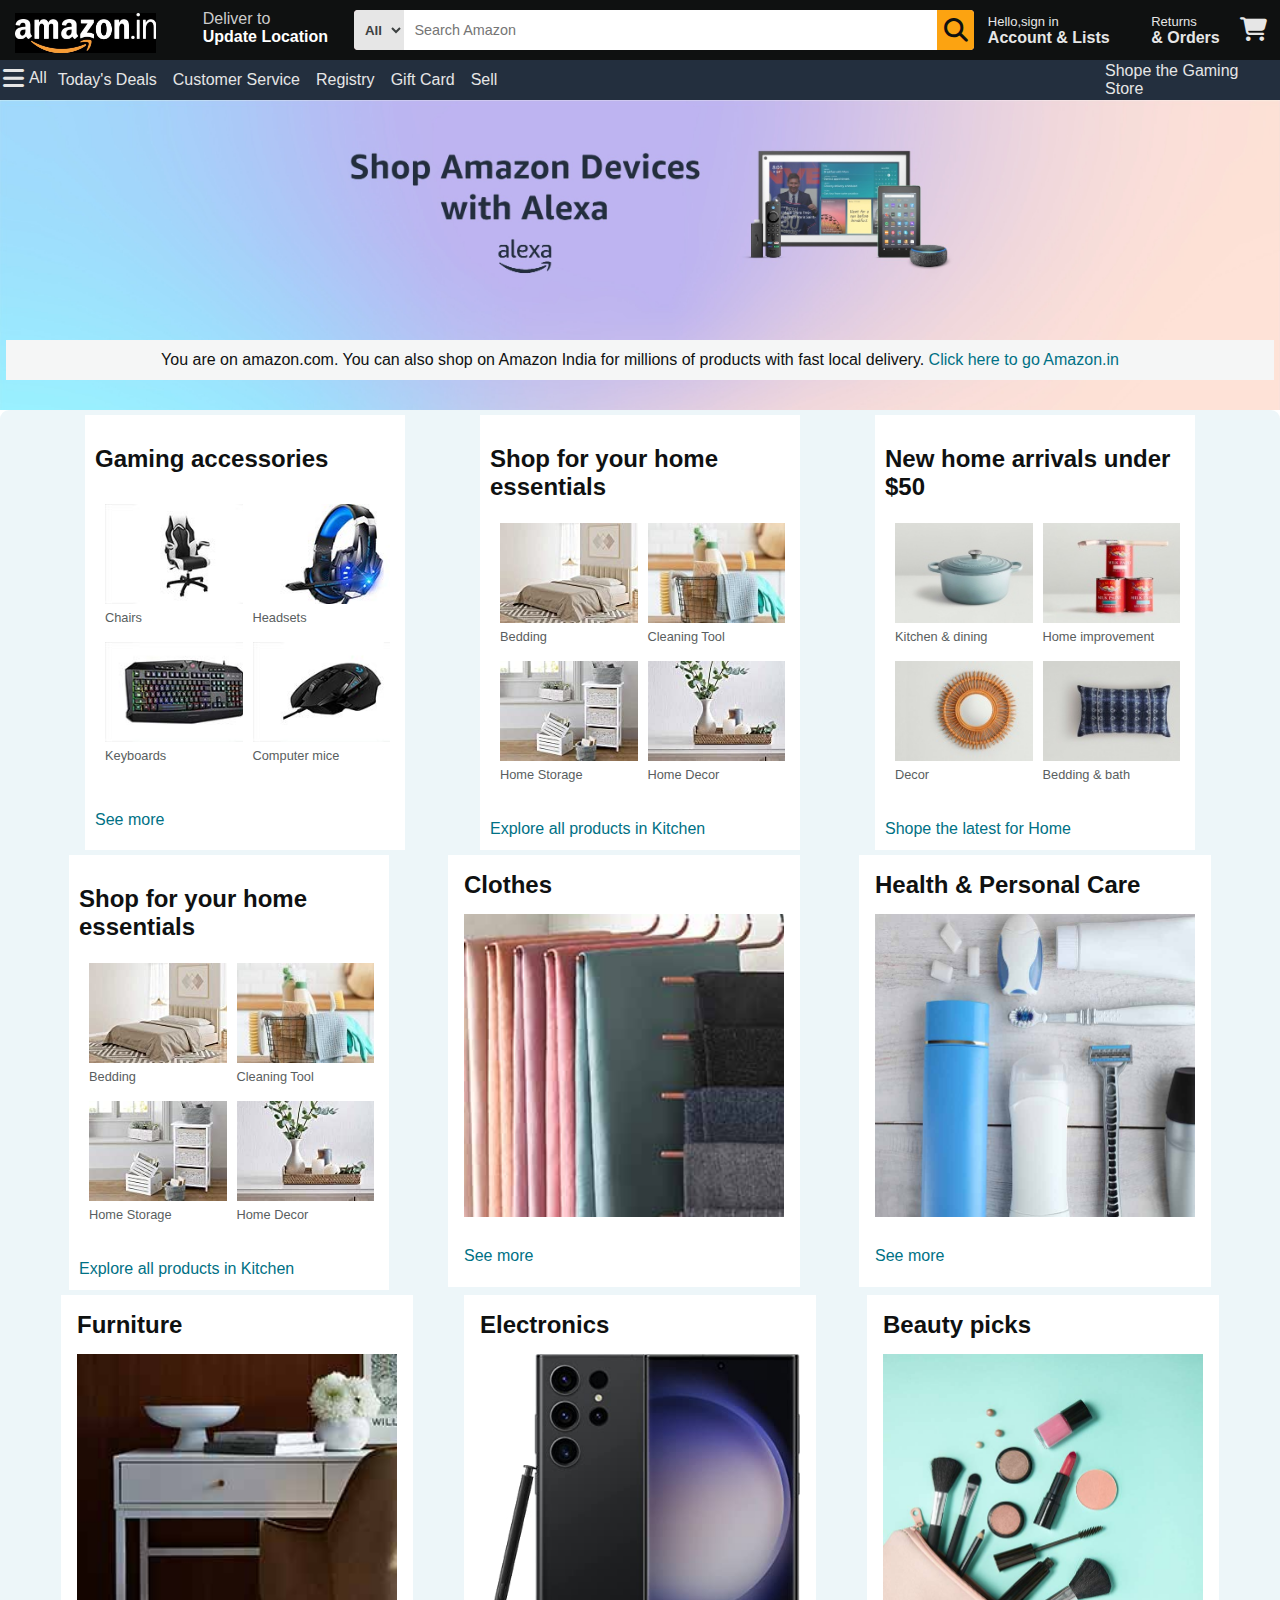
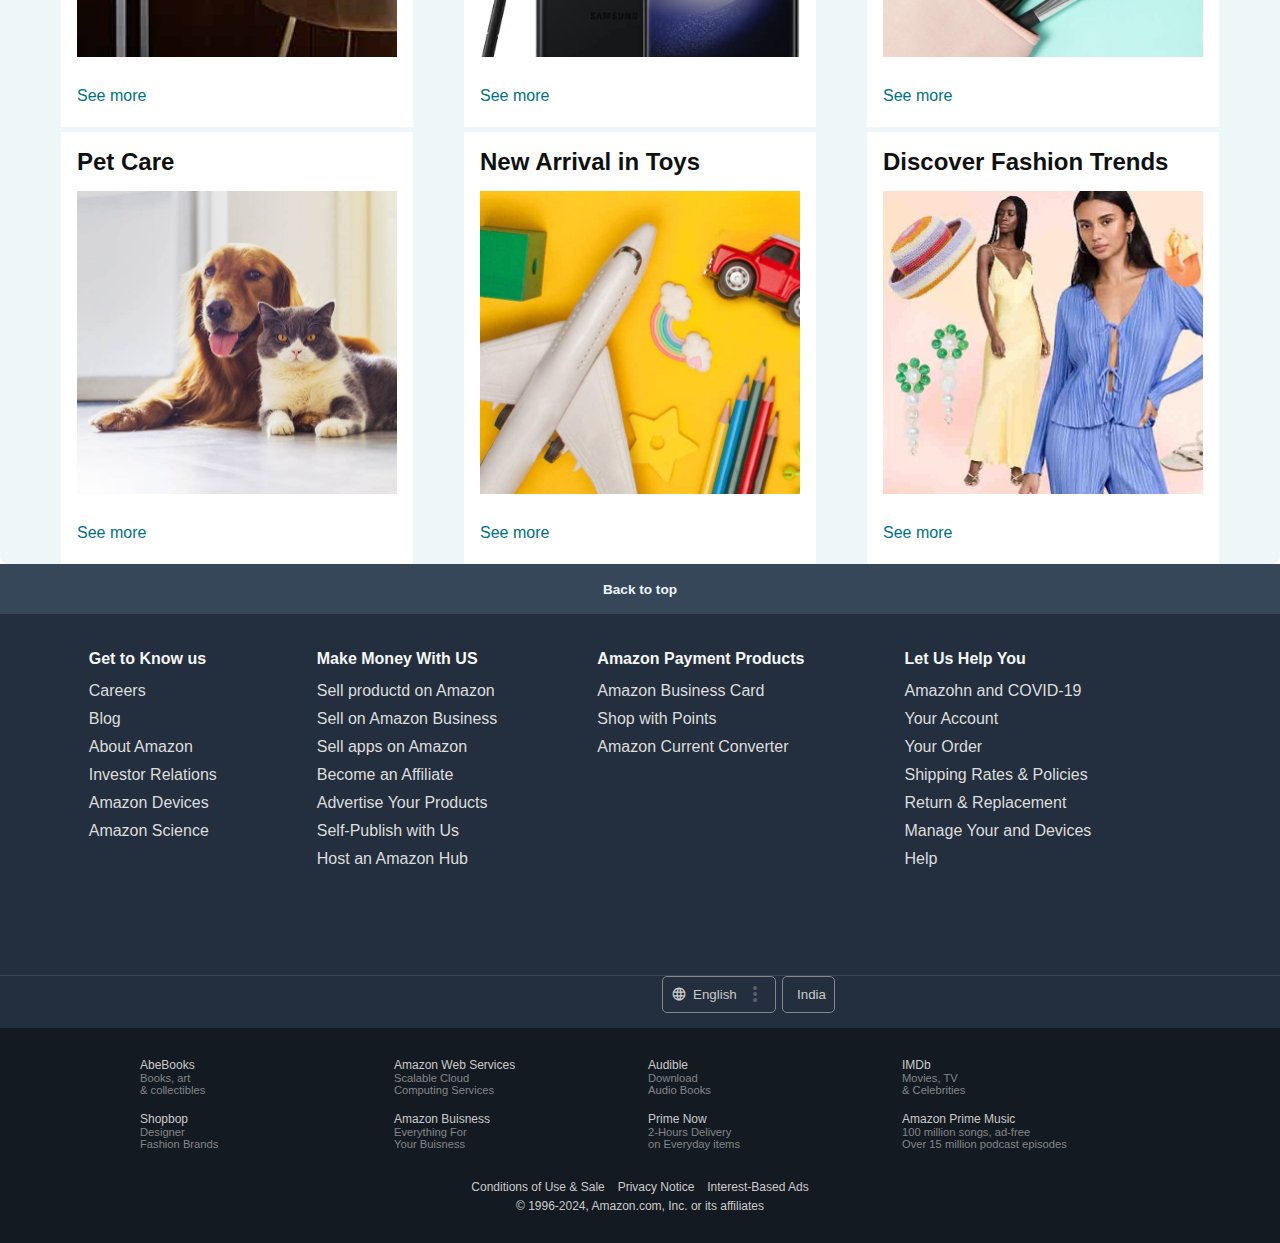
==== commit d81ebee8: "fixing panel-2-box-2 styling" ====
--- a/index.html
+++ b/index.html
@@ -130,94 +130,200 @@
             </div>
         </div>
         <!-- Some Info -->
-    <div class="panel-2">
-
-
-        <!-- panel-2-BoxType-2 -->
-           <div class="panel-2-box-2">
-               <div class="panel-2-box-2-content-contaner">
-                   <div class="panel-2-box-2-content-h">
-                       <h2>Shop for your home essentials</h2>
-                   </div>
-                   <div class="panel-2-box-2-image-contaner">
-                       <div class="panel-2-box-2-image">
-                           <div class="panel-2-box-2-subbox">
-                               <img class="panel-2-box-2-image-tag" src="Content_Image/Bedding_1x._SY116_CB563137408_.jpg" alt="">
-                               <a class="panel-2-box-2-image-sub-info" href="#">Bedding</a>
-                           </div>
-                           <div class="panel-2-box-2-subbox">
-                               <img class="panel-2-box-2-image-tag" src="Content_Image/CleaningTool_1x._SY116_CB563137408_.jpg" alt="">
-                               <a class="panel-2-box-2-image-sub-info" href="#">Cleaning Tool</a>
-                           </div>
-                           
-                       </div>
-                       <div class="panel-2-box-2-image">
-                           <div class="panel-2-box-2-subbox">
-                               <img class="panel-2-box-2-image-tag" src="Content_Image/HomeStorage_1x._SY116_CB563137408_ (1).jpg" alt="">
-                               <a class="panel-2-box-2-image-sub-info" href="#">Home Storage</a>
-                           </div>
-                           
-                           <div class="panel-2-box-2-subbox">
-                               <img class="panel-2-box-2-image-tag" src="Content_Image/HomeDecor_1x._SY116_CB563137408_.jpg" alt="">
-                               <a class="panel-2-box-2-image-sub-info" href="#">Home Decor</a>
-                           </div>
-                       </div>
-                   </div>
-                   <div id="panel-2-box-2-a">
-                       <a  id="info12-2" href="#">Explore all products in Kitchen</a>
-                   </div>
-               </div>
-            </div>
-
-
-                <div class="box-1">
-                    <h2>Clothes</h2>
-                    <div class="box-img" style="background-image: url('Image/box1_image.jpg');"></div>
-                    <a href="#" id="info12-2">See more</a>
-                </div>
-                <!-- box-2 -->
-                <div class="box-1">
-                    <h2>Health & Personal Care</h2>
-                    <div class="box-img" style="background-image: url('Image/box2_image.jpg');"></div>
-                    <a href="#" id="info12-2">See more</a>
-                </div>
-                 <!-- box - 3 -->
-                 <div class="box-1">
-                    <h2>Furniture</h2>
-                    <div class="box-img" style="background-image: url('Image/box3_image.jpg');"></div>
-                    <a href="#" id="info12-2">See more</a>
-                </div>
-                <!-- box-4 -->
-                <div class="box-1">
-                    <h2>Electronics</h2>
-                    <div class="box-img" style="background-image: url('Image/box4_image.jpg');"></div>
-                    <a href="#" id="info12-2">See more</a>
-                </div>
-                <div class="box-1">
-                    <h2>Beauty picks</h2>
-                    <div class="box-img" style="background-image: url('Image/box5_image.jpg');"></div>
-                    <a href="#" id="info12-2">See more</a> 
-                </div>
-                <div class="box-1">
-                    <h2>Pet Care</h2>
-                    <div class="box-img" style="background-image: url('Image/box6_image.jpg');"></div>
-                    <a href="#" id="info12-2">See more</a>
-                </div>
-                <div class="box-1">
-                    <h2>New Arrival in Toys</h2>
-                    <div class="box-img" style="background-image: url('Image/box7_image.jpg');"></div>
-                    <a href="#" id="info12-2">See more</a>
-                </div>
-                <div class="box-1">
-                    <h2>Discover Fashion Trends</h2>
-                    <div class="box-img" style="background-image: url('Image/box8_image.jpg');"></div>
-                    <a href="#" id="info12-2">See more</a>
-                </div>
-
-          
-         </div>          
-   </div>
-</div>
+         <div class="panel-2">
+            <!-- boxType-2 -->
+
+            <div class="panel-2-box-2">
+                <div class="panel-2-box-2-content-contaner">
+                    <div class="panel-2-box-2-content-h">
+                        <h2>Gaming accessories</h2>
+                    </div>
+                    <div class="panel-2-box-2-image-contaner">
+                        <div class="panel-2-box-2-image">
+                            <div class="panel-2-box-2-subbox">
+                                <img class="panel-2-box-2-image-tag" src="Content_Image/Fuji_Quad_Chair_1x._SY116_CB667159060_.jpg" alt="">
+                                <a class="panel-2-box-2-image-sub-info" href="#">Chairs</a>
+                            </div>
+                            <div class="panel-2-box-2-subbox">
+                                <img class="panel-2-box-2-image-tag" src="Content_Image/Fuji_Quad_Headset_1x._SY116_CB667159060_.jpg" alt="">
+                                <a class="panel-2-box-2-image-sub-info" href="#">Headsets</a>
+                            </div>
+                            
+                        </div>
+                        <div class="panel-2-box-2-image">
+                            <div class="panel-2-box-2-subbox">
+                                <img class="panel-2-box-2-image-tag" src="Content_Image/Fuji_Quad_Keyboard_1x._SY116_CB667159063_.jpg" alt="">
+                                <a class="panel-2-box-2-image-sub-info" href="#">Keyboards</a>
+                            </div>
+                            
+                            <div class="panel-2-box-2-subbox">
+                                <img class="panel-2-box-2-image-tag" src="Content_Image/Fuji_Quad_Mouse_1x._SY116_CB667159063_.jpg" alt="">
+                                <a class="panel-2-box-2-image-sub-info" href="#">Computer mice</a>
+                            </div>
+                        </div>
+                    </div>
+                    <div id="panel-2-box-2-a">
+                        <a  id="info12-2" href="#">See more</a>
+                    </div>
+                </div>
+             </div>
+
+            <div class="panel-2-box-2">
+                <div class="panel-2-box-2-content-contaner">
+                    <div class="panel-2-box-2-content-h">
+                        <h2>Shop for your home essentials</h2>
+                    </div>
+                    <div class="panel-2-box-2-image-contaner">
+                        <div class="panel-2-box-2-image">
+                            <div class="panel-2-box-2-subbox">
+                                <img class="panel-2-box-2-image-tag" src="Content_Image/Bedding_1x._SY116_CB563137408_.jpg" alt="">
+                                <a class="panel-2-box-2-image-sub-info" href="#">Bedding</a>
+                            </div>
+                            <div class="panel-2-box-2-subbox">
+                                <img class="panel-2-box-2-image-tag" src="Content_Image/CleaningTool_1x._SY116_CB563137408_.jpg" alt="">
+                                <a class="panel-2-box-2-image-sub-info" href="#">Cleaning Tool</a>
+                            </div>
+                            
+                        </div>
+                        <div class="panel-2-box-2-image">
+                            <div class="panel-2-box-2-subbox">
+                                <img class="panel-2-box-2-image-tag" src="Content_Image/HomeStorage_1x._SY116_CB563137408_ (1).jpg" alt="">
+                                <a class="panel-2-box-2-image-sub-info" href="#">Home Storage</a>
+                            </div>
+                            
+                            <div class="panel-2-box-2-subbox">
+                                <img class="panel-2-box-2-image-tag" src="Content_Image/HomeDecor_1x._SY116_CB563137408_.jpg" alt="">
+                                <a class="panel-2-box-2-image-sub-info" href="#">Home Decor</a>
+                            </div>
+                        </div>
+                    </div>
+                    <div id="panel-2-box-2-a">
+                        <a  id="info12-2" href="#">Explore all products in Kitchen</a>
+                    </div>
+                </div>
+             </div>
+
+
+             <div class="panel-2-box-2">
+                <div class="panel-2-box-2-content-contaner">
+                    <div class="panel-2-box-2-content-h">
+                        <h2>New home arrivals under $50</h2>
+                    </div>
+                    <div class="panel-2-box-2-image-contaner">
+                        <div class="panel-2-box-2-image">
+                            <div class="panel-2-box-2-subbox">
+                                <img class="panel-2-box-2-image-tag" src="Content_Image/Home_Flip_Summer_2024_315_HP_NewArrivals_QuadCard_D_01_1x._SY116_CB555960040_.jpg" alt="">
+                                <a class="panel-2-box-2-image-sub-info" href="#">Kitchen & dining</a>
+                            </div>
+                            <div class="panel-2-box-2-subbox">
+                                <img class="panel-2-box-2-image-tag" src="Content_Image/Home_Flip_Summer_2024_316_HP_NewArrivals_QuadCard_D_02_1x._SY116_CB555960040_.jpg" alt="">
+                                <a class="panel-2-box-2-image-sub-info" href="#">Home improvement</a>
+                            </div>
+                            
+                        </div>
+                        <div class="panel-2-box-2-image">
+                            <div class="panel-2-box-2-subbox">
+                                <img class="panel-2-box-2-image-tag" src="Content_Image/Home_Flip_Summer_2024_317_HP_NewArrivals_QuadCard_D_03_1x._SY116_CB555960040_.jpg" alt="">
+                                <a class="panel-2-box-2-image-sub-info" href="#">Decor</a>
+                            </div>
+                            
+                            <div class="panel-2-box-2-subbox">
+                                <img class="panel-2-box-2-image-tag" src="Content_Image/Home_Flip_Summer_2024_318_HP_NewArrivals_QuadCard_D_04_1x._SY116_CB555960040_.jpg" alt="">
+                                <a class="panel-2-box-2-image-sub-info" href="#">Bedding & bath</a>
+                            </div>
+                        </div>
+                    </div>
+                    <div id="panel-2-box-2-a">
+                        <a  id="info12-2" href="#">Shope the latest for Home</a>
+                    </div>
+                </div>
+             </div>
+
+
+             <div class="panel-2-box-2">
+                <div class="panel-2-box-2-content-contaner">
+                    <div class="panel-2-box-2-content-h">
+                        <h2>Shop for your home essentials</h2>
+                    </div>
+                    <div class="panel-2-box-2-image-contaner">
+                        <div class="panel-2-box-2-image">
+                            <div class="panel-2-box-2-subbox">
+                                <img class="panel-2-box-2-image-tag" src="Content_Image/Bedding_1x._SY116_CB563137408_.jpg" alt="">
+                                <a class="panel-2-box-2-image-sub-info" href="#">Bedding</a>
+                            </div>
+                            <div class="panel-2-box-2-subbox">
+                                <img class="panel-2-box-2-image-tag" src="Content_Image/CleaningTool_1x._SY116_CB563137408_.jpg" alt="">
+                                <a class="panel-2-box-2-image-sub-info" href="#">Cleaning Tool</a>
+                            </div>
+                            
+                        </div>
+                        <div class="panel-2-box-2-image">
+                            <div class="panel-2-box-2-subbox">
+                                <img class="panel-2-box-2-image-tag" src="Content_Image/HomeStorage_1x._SY116_CB563137408_ (1).jpg" alt="">
+                                <a class="panel-2-box-2-image-sub-info" href="#">Home Storage</a>
+                            </div>
+                            
+                            <div class="panel-2-box-2-subbox">
+                                <img class="panel-2-box-2-image-tag" src="Content_Image/HomeDecor_1x._SY116_CB563137408_.jpg" alt="">
+                                <a class="panel-2-box-2-image-sub-info" href="#">Home Decor</a>
+                            </div>
+                        </div>
+                    </div>
+                    <div id="panel-2-box-2-a">
+                        <a  id="info12-2" href="#">Explore all products in Kitchen</a>
+                    </div>
+                </div>
+             </div>
+
+
+             <!-- boxType-1 -->
+ 
+                 <div class="box-1">
+                     <h2>Clothes</h2>
+                     <div class="box-img" style="background-image: url('Image/box1_image.jpg');"></div>
+                     <a href="#" id="info12-2">See more</a>
+                 </div>
+                
+                 <div class="box-1">
+                     <h2>Health & Personal Care</h2>
+                     <div class="box-img" style="background-image: url('Image/box2_image.jpg');"></div>
+                     <a href="#" id="info12-2">See more</a>
+                 </div>
+                  
+                  <div class="box-1">
+                     <h2>Furniture</h2>
+                     <div class="box-img" style="background-image: url('Image/box3_image.jpg');"></div>
+                     <a href="#" id="info12-2">See more</a>
+                 </div>
+               
+                 <div class="box-1">
+                     <h2>Electronics</h2>
+                     <div class="box-img" style="background-image: url('Image/box4_image.jpg');"></div>
+                     <a href="#" id="info12-2">See more</a>
+                 </div>
+                 <div class="box-1">
+                     <h2>Beauty picks</h2>
+                     <div class="box-img" style="background-image: url('Image/box5_image.jpg');"></div>
+                     <a href="#" id="info12-2">See more</a> 
+                 </div>
+                 <div class="box-1">
+                     <h2>Pet Care</h2>
+                     <div class="box-img" style="background-image: url('Image/box6_image.jpg');"></div>
+                     <a href="#" id="info12-2">See more</a>
+                 </div>
+                 <div class="box-1">
+                     <h2>New Arrival in Toys</h2>
+                     <div class="box-img" style="background-image: url('Image/box7_image.jpg');"></div>
+                     <a href="#" id="info12-2">See more</a>
+                 </div>
+                 <div class="box-1">
+                     <h2>Discover Fashion Trends</h2>
+                     <div class="box-img" style="background-image: url('Image/box8_image.jpg');"></div>
+                     <a href="#" id="info12-2">See more</a>
+                 </div>
+       
+         </div>
+
     <!-- Content********** -->
 
 
--- a/style.css
+++ b/style.css
@@ -779,7 +779,7 @@
 .panel-2-box-2-content-contaner {
   height: 100%;
   width: 100%;
-  width: 300px;
+  width: 30S0px;
   display: flex;
   flex-wrap: wrap;
   justify-content: flex-start;
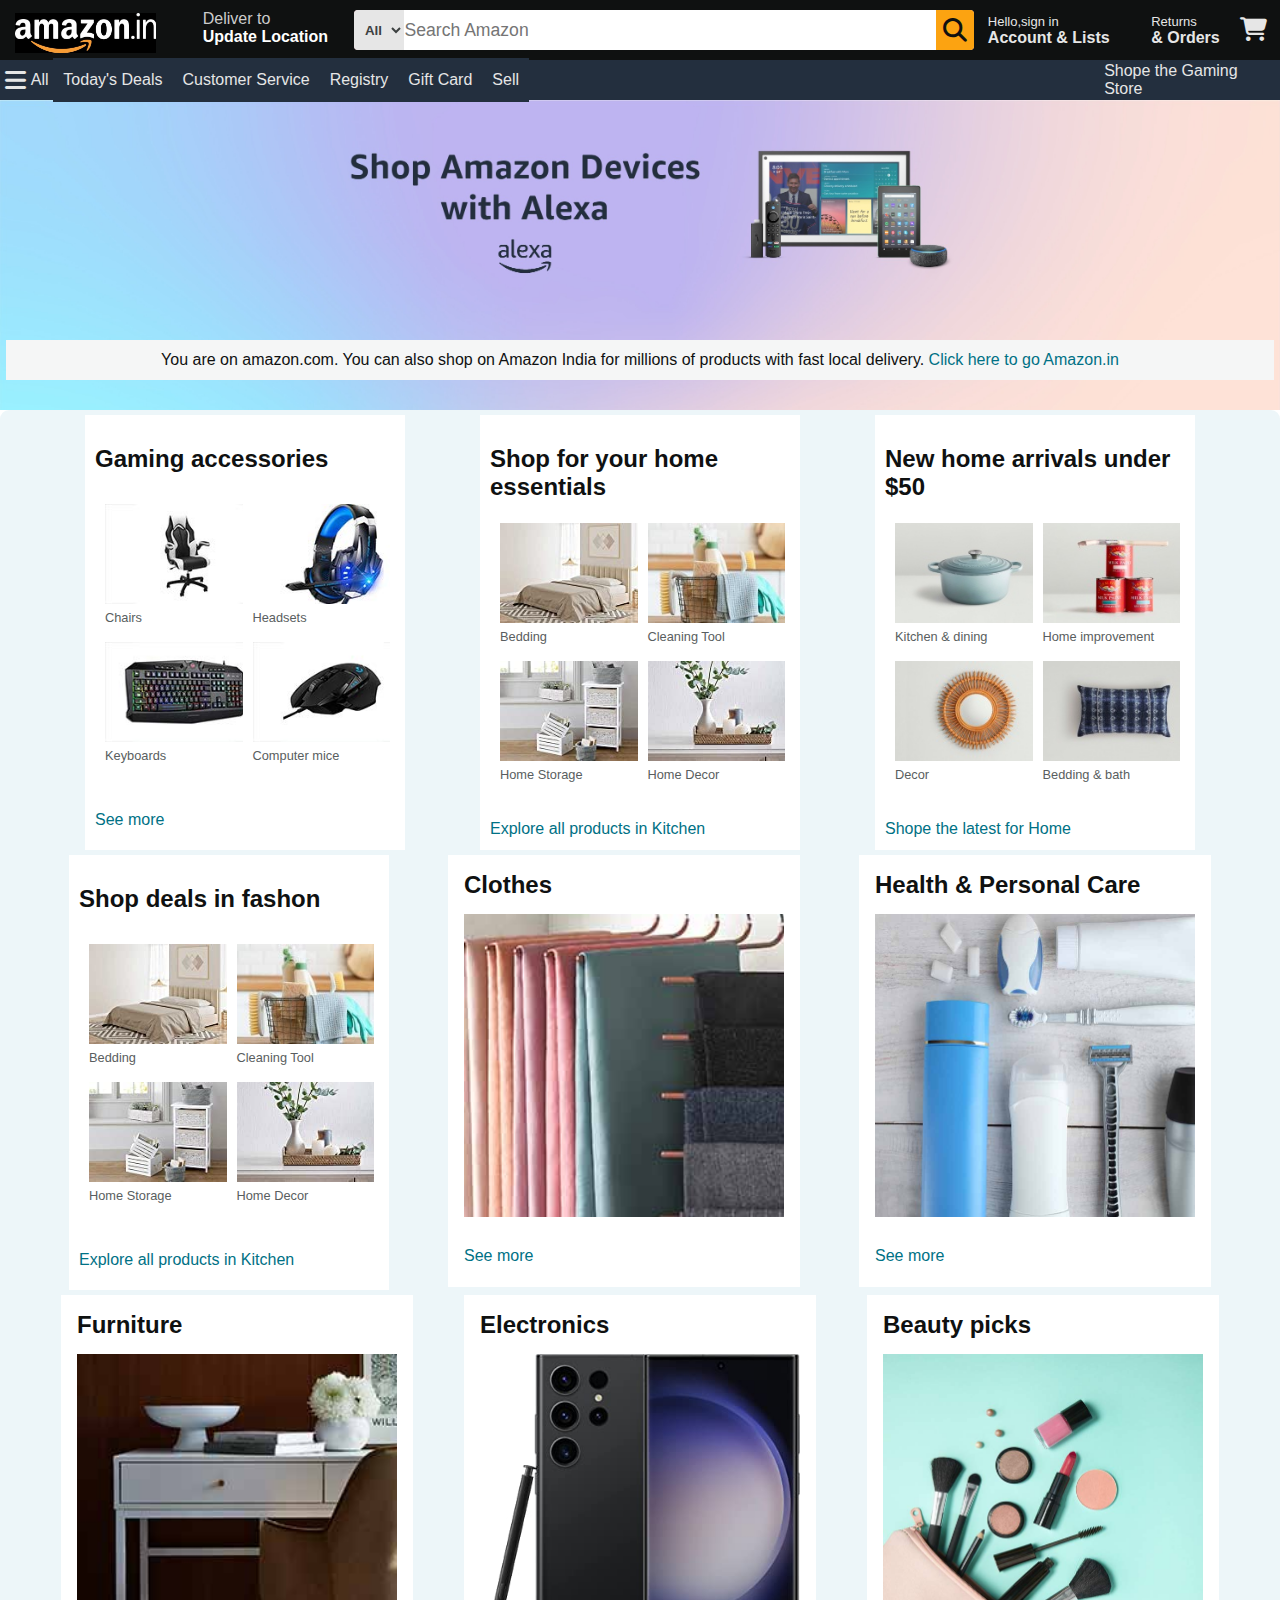
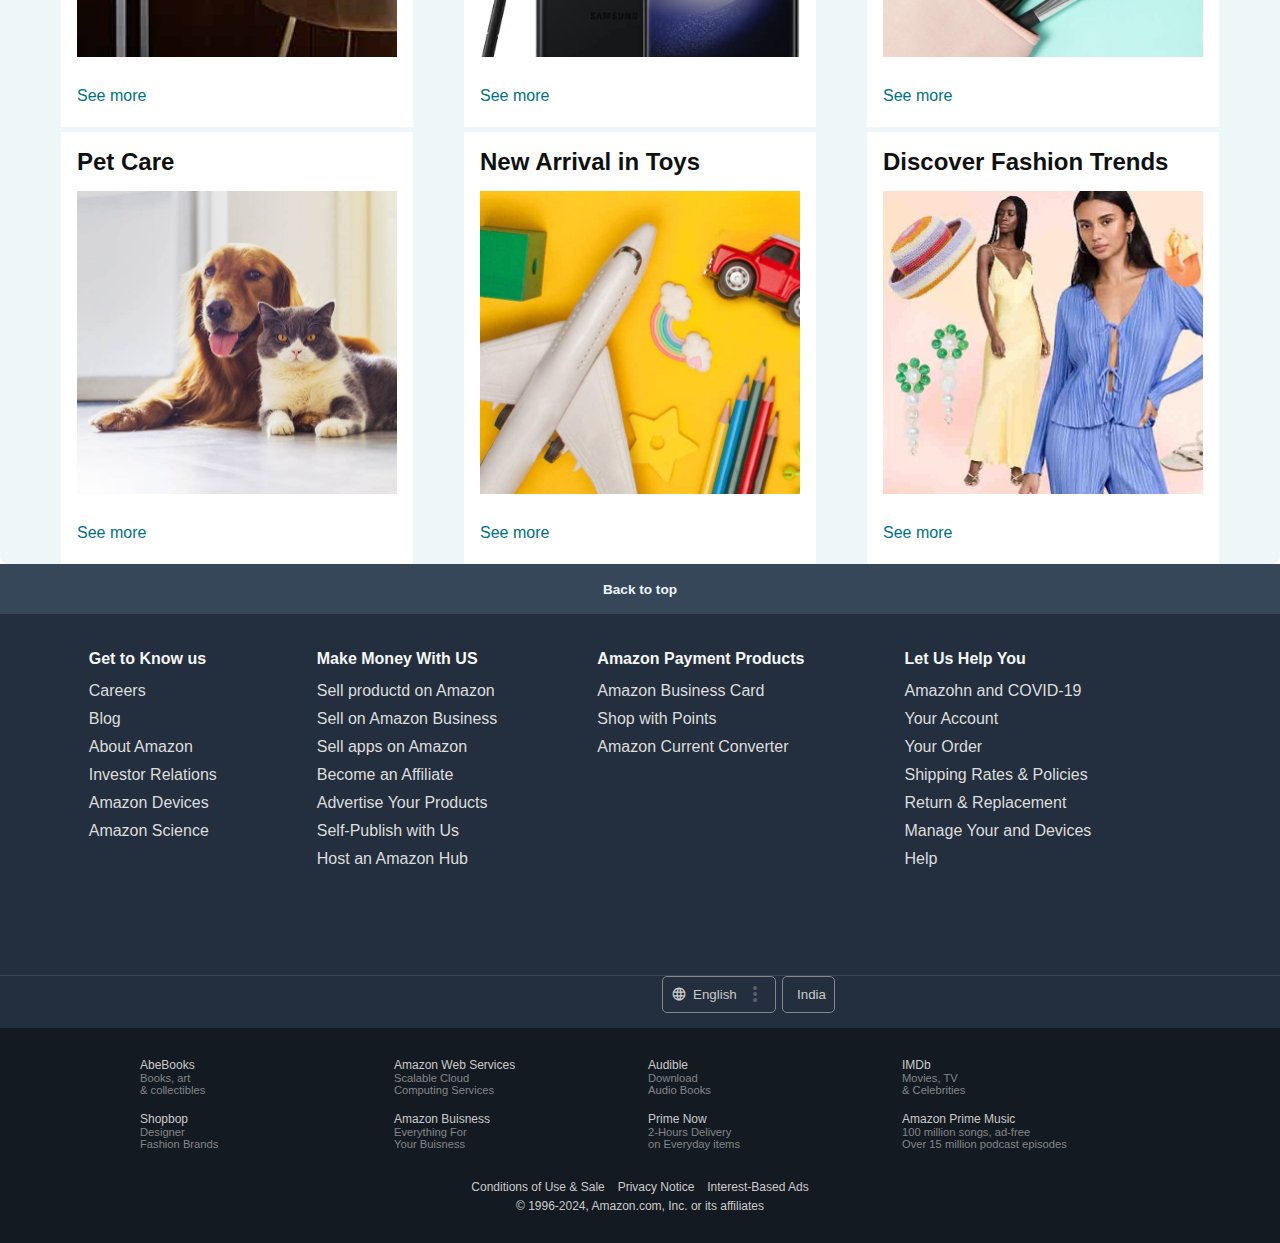
==== commit 3ac58038: "Fixing nav-main styling" ====
--- a/index.html
+++ b/index.html
@@ -46,17 +46,6 @@
                     <option value="All Categories">All Categories</option>
                     <option value="Amazon Devices">Amazon Devices</option>
                 </select>
-                <style>
-                    .search-select{
-                        outline: 0;
-                        cursor: pointer;
-                    }
-                    .search-input{
-                        outline: none;
-                        font-size: 0.9rem;
-                        padding-left: 10px;
-                    }
-                </style>
                     <input class="search-input" type="text" placeholder="Search Amazon">
                     <div class="search-icon">
                         <i id="search-icon-id" class="fa-solid fa-magnifying-glass"></i>
@@ -243,7 +232,7 @@
              <div class="panel-2-box-2">
                 <div class="panel-2-box-2-content-contaner">
                     <div class="panel-2-box-2-content-h">
-                        <h2>Shop for your home essentials</h2>
+                        <h2>Shop deals in fashon</h2>
                     </div>
                     <div class="panel-2-box-2-image-contaner">
                         <div class="panel-2-box-2-image">
--- a/style.css
+++ b/style.css
@@ -172,7 +172,7 @@
   
   /* nav-main */
   .nav-main {
-    height: 40px;
+    height: 42px;
     border: none;
     background-color: #232f3e;
     color: #e6e6e6;
@@ -183,7 +183,7 @@
     height: 36px;
     width: 50px;
     display: flex;
-  
+    border: 2px solid #232f3e;
     align-items: center;
     justify-content: center;
   }
@@ -208,6 +208,7 @@
   .info5 {
     height: 40px;
     /* width: 30px; */
+    border: 2px solid #232f3e;
     justify-content: center;
     align-content: center;
     font-size: 1.5rem;
@@ -221,36 +222,42 @@
   #info6 {
     width: fit-content;
     height: 36px;
+    border: 2px solid #232f3e;
     align-content: center;
     padding: 2px 8px 2px 8px;
   }
   #info7 {
     width: fit-content;
     height: 36px;
+    border: 2px solid #232f3e;
     padding: 2px 8px 2px 8px;
     align-content: center;
   }
   #info8 {
     width: fit-content;
     height: 36px;
+    border: 2px solid #232f3e;
     padding: 2px 8px 2px 8px;
     align-content: center;
   }
   #info9 {
     width: fit-content;
     height: 36px;
+    border: 2px solid #232f3e;
     padding: 2px 8px 2px 8px;
     align-content: center;
   }
   #info10 {
     width: fit-content;
     height: 36px;
+    border: 2px solid #232f3e;
     padding: 2px 8px 2px 8px;
     align-content: center;
   }
   #info11 {
     display: inline;
     justify-items: flex-end;
+    border: 2px solid #232f3e;
     align-content: center;
   }
   .nav-main-icon:hover {
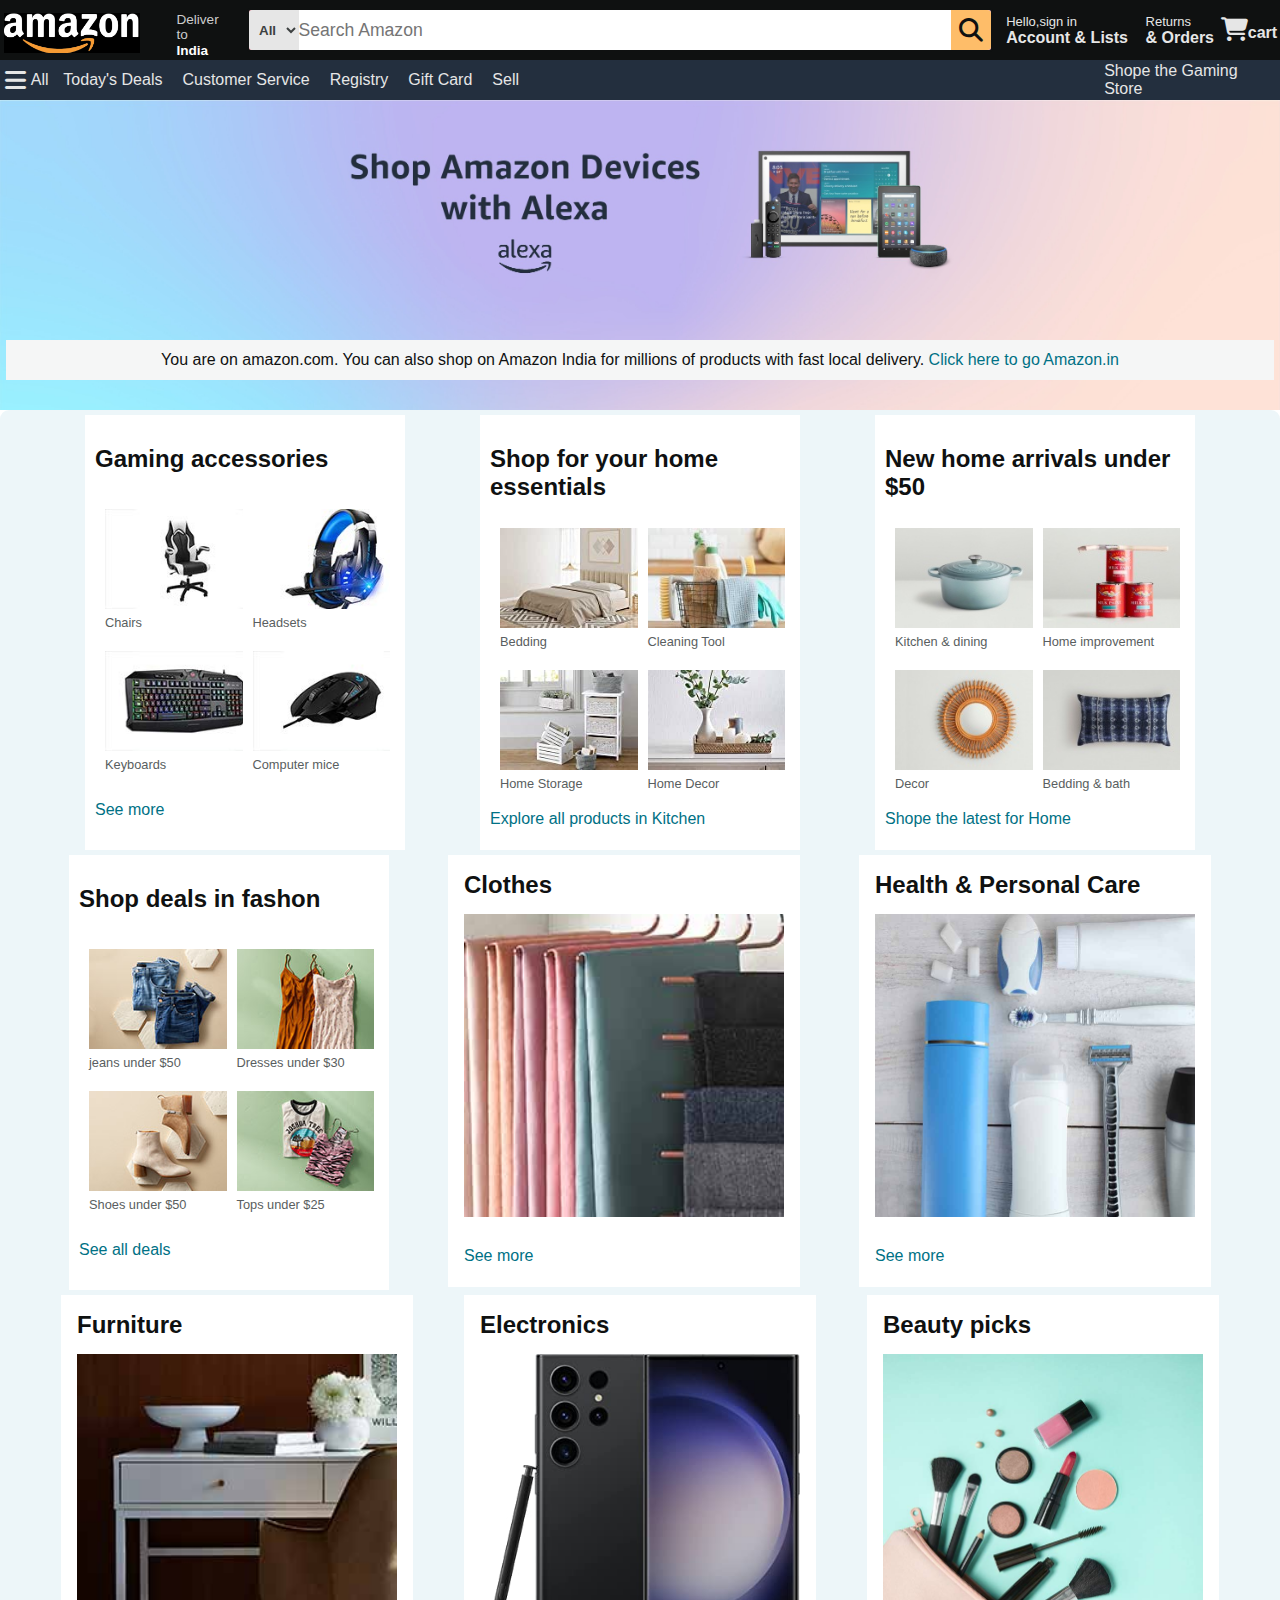
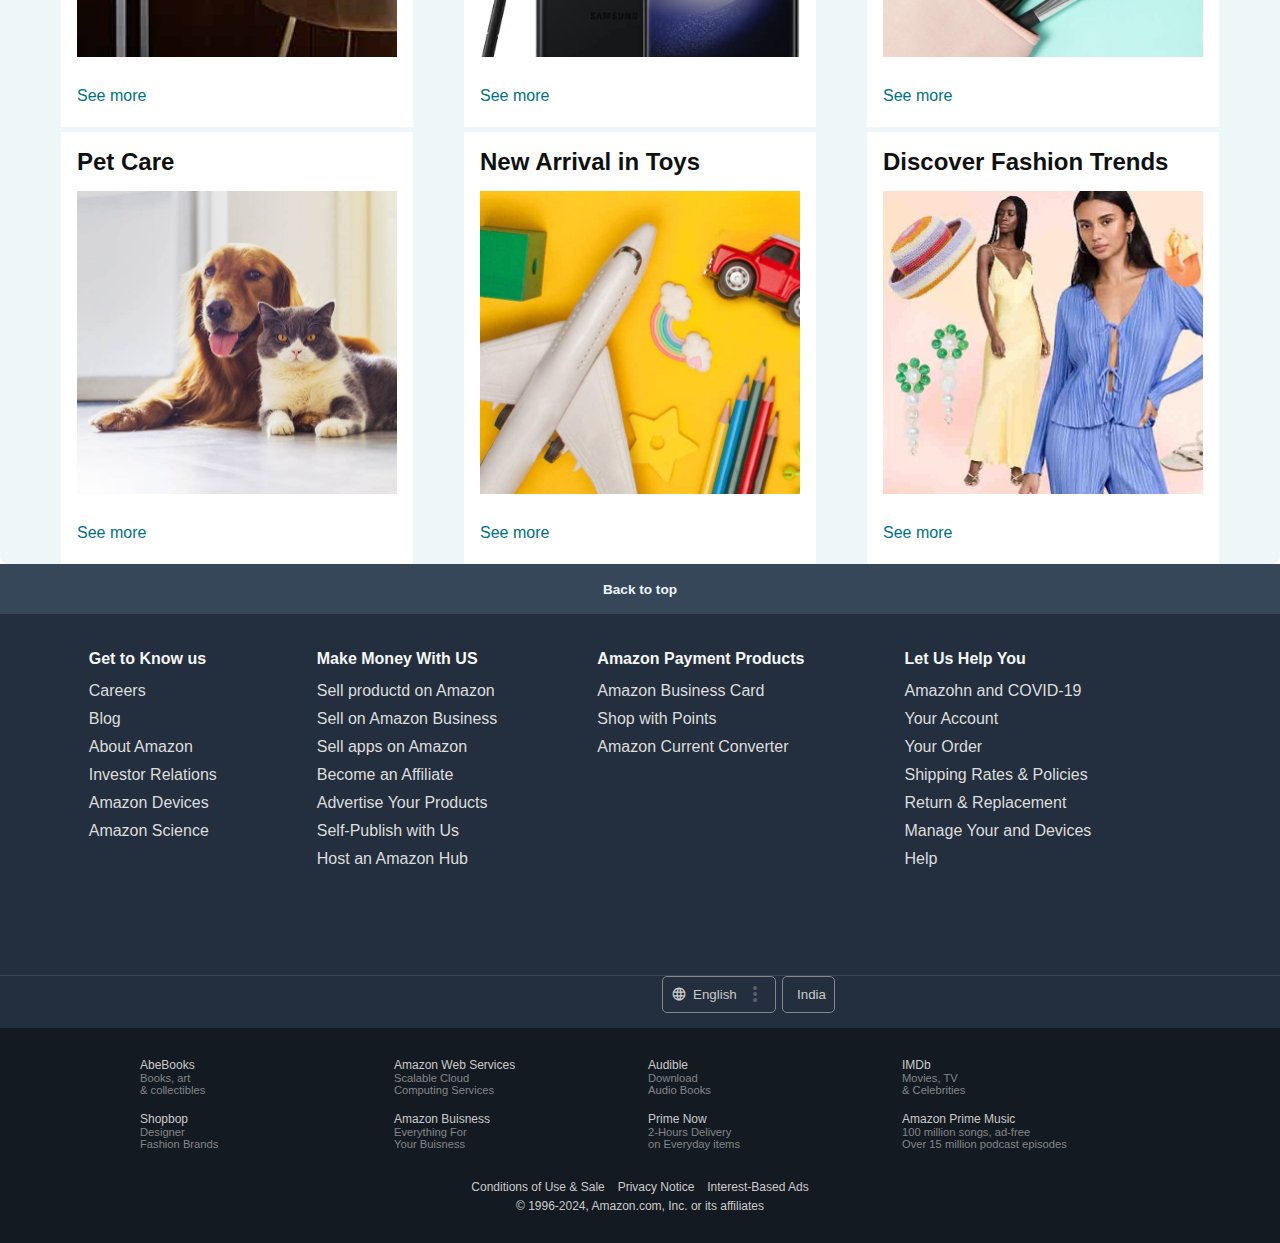
==== commit 27b382d0: "Fixing nav-main styling" ====
--- a/index.html
+++ b/index.html
@@ -33,7 +33,7 @@
                     <!-- location logo -->
                     <div class="NavGlobalInfo">
                         <span id="deliver-ad" >Deliver to</span>
-                        <span id="updl">Update Location</span>
+                        <span id="updl">India</span>
                     </div>
                 </a>
             </div>
@@ -55,21 +55,26 @@
 
             <!-- Box 4 -->
              <div class="box-4">
-                <p  id="info1"><span style=" color: #E6E6E6;">Hello,sign in</span></p>
-                <p  id="info2"><span style=" color: #E6E6E6;">Account & Lists</span></p>
+                <div class="navBar-box-4-content">
+                    <p  id="info1"><span style=" color: #E6E6E6;">Hello,sign in</span></p>
+                    <p  id="info2"><span style=" color: #E6E6E6;">Account & Lists</span></p>
+                </div>
              </div>
              <!-- box 4 -->
 
              <!-- box-5 -->
               <div class="box-5">
-                <p id="info3"><span style=" color: #E6E6E6;">Returns</span></p>
-                <p id="info4"><span style=" color: #E6E6E6;">& Orders</span></p>
+                <div class="navBar-box-5-content">
+                    <p id="info3"><span style=" color: #E6E6E6;">Returns</span></p>
+                    <p id="info4"><span style=" color: #E6E6E6;">& Orders</span></p>
+                </div>
               </div>
               <!-- box-5 -->
 
               <!-- box 6 -->
                <div class="box-6">
-                <span class="cart-logo"><i style=" color: #E6E6E6;" class="fa-solid fa-cart-shopping"></i></sapn>
+                <div class="cart-logo"><i style=" color: #E6E6E6;" class="fa-solid fa-cart-shopping"></i></div>
+                    <p ><span id="navBar-box-6-info">cart</span></p>
                </div>
         </div>
         <!-- nav-main -->
@@ -237,29 +242,29 @@
                     <div class="panel-2-box-2-image-contaner">
                         <div class="panel-2-box-2-image">
                             <div class="panel-2-box-2-subbox">
-                                <img class="panel-2-box-2-image-tag" src="Content_Image/Bedding_1x._SY116_CB563137408_.jpg" alt="">
-                                <a class="panel-2-box-2-image-sub-info" href="#">Bedding</a>
-                            </div>
-                            <div class="panel-2-box-2-subbox">
-                                <img class="panel-2-box-2-image-tag" src="Content_Image/CleaningTool_1x._SY116_CB563137408_.jpg" alt="">
-                                <a class="panel-2-box-2-image-sub-info" href="#">Cleaning Tool</a>
-                            </div>
-                            
-                        </div>
-                        <div class="panel-2-box-2-image">
-                            <div class="panel-2-box-2-subbox">
-                                <img class="panel-2-box-2-image-tag" src="Content_Image/HomeStorage_1x._SY116_CB563137408_ (1).jpg" alt="">
-                                <a class="panel-2-box-2-image-sub-info" href="#">Home Storage</a>
-                            </div>
-                            
-                            <div class="panel-2-box-2-subbox">
-                                <img class="panel-2-box-2-image-tag" src="Content_Image/HomeDecor_1x._SY116_CB563137408_.jpg" alt="">
-                                <a class="panel-2-box-2-image-sub-info" href="#">Home Decor</a>
+                                <img class="panel-2-box-2-image-tag" src="Content_Image/DQC_APR_TBYB_W_BOTTOMS_1x._SY116_CB624172947_.jpg" alt="">
+                                <a class="panel-2-box-2-image-sub-info" href="#">jeans under $50</a>
+                            </div>
+                            <div class="panel-2-box-2-subbox">
+                                <img class="panel-2-box-2-image-tag" src="Content_Image/DQC_APR_TBYB_W_DRESSES_1x._SY116_CB623353881_.jpg" alt="">
+                                <a class="panel-2-box-2-image-sub-info" href="#">Dresses under $30</a>
+                            </div>
+                            
+                        </div>
+                        <div class="panel-2-box-2-image">
+                            <div class="panel-2-box-2-subbox">
+                                <img class="panel-2-box-2-image-tag" src="Content_Image/DQC_APR_TBYB_W_SHOES_1x._SY116_CB624172947_.jpg" alt="">
+                                <a class="panel-2-box-2-image-sub-info" href="#">Shoes under $50</a>
+                            </div>
+                            
+                            <div class="panel-2-box-2-subbox">
+                                <img class="panel-2-box-2-image-tag" src="Content_Image/DQC_APR_TBYB_W_TOPS_1x._SY116_CB623353881_.jpg" alt="">
+                                <a class="panel-2-box-2-image-sub-info" href="#">Tops under $25</a>
                             </div>
                         </div>
                     </div>
                     <div id="panel-2-box-2-a">
-                        <a  id="info12-2" href="#">Explore all products in Kitchen</a>
+                        <a  id="info12-2" href="#">See all deals</a>
                     </div>
                 </div>
              </div>
--- a/style.css
+++ b/style.css
@@ -1,687 +1,361 @@
 * {
 
-    margin: 0px;
-    padding: 0px;
-    font-family: Arial;
-    /* border: 2px solid white; */
-    color: #0f1111;
-    text-decoration: none;
-  }
-  /* cancel new slide bar */
-  .body {
-    display: flex;
-  }
-  /* Nav Bar */
-  
-  .navbar {
-    background-color: #0f1111;
-    height: 60px;
-    display: flex;
-    align-items: center;
-    justify-content: space-evenly;
-  }
-  /* box-1 */
-  .navlogo {
-    height: 50px;
-    width: 148px;
-    /* padding: 2px 8px 2px 8px; */
-  }
-  .logo {
-    height: 40px;
-    width: 95%;
-    background-image: url("Image/WhatsApp\ Image\ 2024-09-22\ at\ 12.35.20_df87af3a.jpg");
-    background-size: cover;
-    margin: 8px 2px 8px 2px;
-  }
-  .navlogo:hover {
-    border: 2px solid white;
-    border-radius: 5px;
-  }
-  /* Box 1 */
-  
-  /* Box 2 */
-  .navglobal {
-    height: 50px;
-    width: fit-content;
-    padding: 5px 8px 5px 8px;
-    display: flex;
-  }
-  .location {
-    height: 50px;
-    width: 210px;
-    display: flex;
-    width: fit-content;
-    text-decoration: none;
-  }
-  #locationicon {
-    color: white;
-    height: 18px;
-    width: 15px;
-    margin-top: 23px;
-  }
-  .NavGlobalInfo {
-    color: white;
-    padding: 5px 5px 5px 5px;
-    width: fit-content;
-  }
-  #deliver-ad {
-    display: inline-block;
-    color: #cccccc;
-    font-weight: 200;
-  }
-  #updl {
-    display: block;
-    color: #ffffff;
-    font-weight: 700;
-  }
-  .location:hover {
-    border: 2px solid white;
-    border-radius: 5px;
-  }
-  /* Box 2 */
-  
-  /* Box 3 */
-  .nav-search {
-    height: 40px;
-    width: 620px;
-    display: flex;
-    border-radius: 4px;
-    justify-content: space-evenly;
-    background-color: pink;
-  }
-  .search-select {
-    width: 50px;
-    border: none;
-    border-top-left-radius: 4px;
-    border-bottom-left-radius: 4px;
-    background-color: #e6e6e6;
-    text-align: center;
-    color: #3d4141;
-    font-family: Arial;
-    font-weight: 600;
-  }
-  .search-input {
-    width: 100%;
-    border: none;
-    font-size: 1.1rem;
-    color: #0f1111;
-  }
-  .search-icon {
-    width: 45px;
-    background-color: #fca311;
-    border: none;
-    border-top-right-radius: 4px;
-    border-bottom-right-radius: 4px;
-    display: flex;
-    justify-content: center;
-    align-items: center;
-    font-size: 1.5rem;
-  }
-  #search-icon-id {
-    border: none;
-  }
-  .nav-search:hover {
-    border: 2px solid #fca311;
-    border-radius: 5px;
-  }
-  /* Box 3 */
-  
-  /* box 4 */
-  .box-4 {
-    width: 150px;
-  }
-  #info1 {
-    font-size: small;
-    font-weight: 400;
-  }
-  #info2 {
-    font-weight: 700;
-  }
-  .box-4:hover {
-    border: 2px solid white;
-    border-radius: 5px;
-  }
-  /* box-4 */
-  
-  /* box -5 */
-  .box-5 {
-    width: 75px;
-  }
-  #info3 {
-    font-size: small;
-  }
-  #info4 {
-    font-weight: 700;
-  }
-  .box-5:hover {
-    border: 2px solid white;
-    border-radius: 5px;
-  }
-  /* box-5 */
-  
-  /* box-6 */
-  .box-6 {
-    font-size: 1.5rem;
-  }
-  .box-6:hover {
-    border: 2px solid white;
-    border-radius: 5px;
-  }
-  
-  /* nav-bar */
-  
-  /* nav-main */
-  .nav-main {
-    height: 42px;
-    border: none;
-    background-color: #232f3e;
-    color: #e6e6e6;
-    display: flex;
-  }
-  
-  .nav-main-icon {
-    height: 36px;
-    width: 50px;
-    display: flex;
-    border: 2px solid #232f3e;
-    align-items: center;
-    justify-content: center;
-  }
-  #main-icon {
-    font-size: 1.5rem;
-    color: #e6e6e6;
-  }
-  
-  #all {
-    margin-left: 5px;
-    font-size: 1rem;
-    color: #e6e6e6;
-  }
-  .nav-main-icon-all {
-    height: fit-content;
-    width: fit-content;
-    display: flex;
-    align-content: space-evenly;
-    align-items: center;
-  }
-  
-  .info5 {
-    height: 40px;
-    /* width: 30px; */
-    border: 2px solid #232f3e;
-    justify-content: center;
-    align-content: center;
-    font-size: 1.5rem;
-  }
-  
-  .nav-main-options {
-    display: flex;
-    width: 83%;
-    align-items: center;
-  }
-  #info6 {
-    width: fit-content;
-    height: 36px;
-    border: 2px solid #232f3e;
-    align-content: center;
-    padding: 2px 8px 2px 8px;
-  }
-  #info7 {
-    width: fit-content;
-    height: 36px;
-    border: 2px solid #232f3e;
-    padding: 2px 8px 2px 8px;
-    align-content: center;
-  }
-  #info8 {
-    width: fit-content;
-    height: 36px;
-    border: 2px solid #232f3e;
-    padding: 2px 8px 2px 8px;
-    align-content: center;
-  }
-  #info9 {
-    width: fit-content;
-    height: 36px;
-    border: 2px solid #232f3e;
-    padding: 2px 8px 2px 8px;
-    align-content: center;
-  }
-  #info10 {
-    width: fit-content;
-    height: 36px;
-    border: 2px solid #232f3e;
-    padding: 2px 8px 2px 8px;
-    align-content: center;
-  }
-  #info11 {
-    display: inline;
-    justify-items: flex-end;
-    border: 2px solid #232f3e;
-    align-content: center;
-  }
-  .nav-main-icon:hover {
-    border: 2px solid white;
-    border-radius: 4px;
-  }
-  #info6:hover {
-    border: 2px solid white;
-    border-radius: 4px;
-  }
-  #info7:hover {
-    border: 2px solid white;
-    border-radius: 4px;
-  }
-  #info8:hover {
-    border: 2px solid white;
-    border-radius: 4px;
-  }
-  #info9:hover {
-    border: 2px solid white;
-    border-radius: 4px;
-  }
-  #info10:hover {
-    border: 2px solid white;
-    border-radius: 4px;
-  }
-  #info11:hover {
-    border: 2px solid white;
-    border-radius: 4px;
-  }
-  /* nav-main */
-  
-        /* Nav-Bar */
-  
-         /* Content */
-  
-  /* panel - 1 */
-  .content {
-    /* height: 1000px; */
-    height: fit-content;
-  }
-  .panel-1 {
-    /* height: 45%; */
-    /* height: fit-content; */
-    height: 310px;
-    width: 100%;
-    background-image: url("Image/61gGY9AfeSL._SX3000_.jpg");
-    background-size: cover;
-    display: flex;
-    justify-content: center;
-  }
-  #info12 {
-    height: 40px;
-    width: 99%;
-    display: flex;
-    background-color: #f5f6f6;
-    align-items: center;
-    justify-content: center;
-    align-self: flex-end;
-    margin-bottom: 30px;
-  }
-  #info12-1 {
-    color: #0f1111;
-  }
-  #info12-2 {
-    color: #007185;
-  }
-  /* panel - 1 */
-  
-  /* panel - 2 */
-  .panel-2 {
-    padding: 0px 10px 0px 10px;
-    background-color: #edf6f9;
-    height: fit-content;
-    /* height: 925px; */
-    display: flex;
-    justify-content: space-evenly;
-    flex-wrap: wrap;
-  }
-  /* Box-1 */
-
-  /* Box-2 */
-  .panel-2-box-2{
-    height: 400px;
-    max-width: 400px;
-    padding: 20px 0px 15px 0px;
-    display: flex;
-    flex-wrap: wrap;
-    justify-content: center;
-    align-items: center;
-    margin-top: 5px;
-    background-color: #fff;
-  }
-  .panel-2-box-2-content-contaner{
-    height: 100%;
-    display: flex;
-    flex-wrap: wrap;
-    padding: 10px 10px 10px 10px;
-  }
-  .panel-2-box-2-content-h{
-    font-size: 1rem;
-  }
-.panel-2-box-2-image-contaner{
-  height: 276px;
-  margin: 15px 0 15px 0;
-}
-.panel-2-box-2-image{
-  height: 50%;
-  /* width: 100%; */
-}
+  margin: 0px;
+  padding: 0px;
+  font-family: Arial;
+  /* border: 2px solid white; */
+  color: #0f1111;
+  text-decoration: none;
+}
+/* cancel new slide bar */
 .body {
   display: flex;
 }
-
 /* Nav Bar */
-
 .navbar {
-  background-color: #0f1111;
-  height: 60px;
-  display: flex;
-  align-items: center;
-  justify-content: space-evenly;
+background-color: #0f1111;
+height: 60px;
+display: flex;
+align-items: center;
+justify-content: space-evenly;
 }
 
 /* box-1 */
 .navlogo {
-  height: 50px;
-  width: 148px;
-  /* padding: 2px 8px 2px 8px; */
+height: 50px;
+width: 148px;
+border: 2px solid  #0f1111;
+/* padding: 2px 8px 2px 8px; */
 }
 
 .logo {
-  height: 40px;
-  width: 95%;
-  background-image: url("Image/WhatsApp\ Image\ 2024-09-22\ at\ 12.35.20_df87af3a.jpg");
-  background-size: cover;
-  margin: 8px 2px 8px 2px;
+height: 40px;
+width: 95%;
+background-image: url("Image/amazon-logo-black-background-xb9pdemosnjfz9ej.jpg");
+background-size: cover;
+margin: 8px 2px 8px 2px;
 }
 
 .navlogo:hover {
-  border: 2px solid white;
-  border-radius: 5px;
+border: 2px solid white;
+border-radius: 5px;
 }
 
 /* Box 1 */
 
 /* Box 2 */
 .navglobal {
-  height: 50px;
-  width: fit-content;
-  padding: 5px 8px 5px 8px;
-  display: flex;
+height: 50px;
+width: fit-content;
+padding: 5px 8px 5px 8px;
+display: flex;
 }
 
 .location {
-  height: 50px;
-  width: 210px;
-  display: flex;
-  width: fit-content;
-  text-decoration: none;
+height: 50px;
+width: 210px;
+border: 2px solid  #0f1111;
+display: flex;
+width: fit-content;
+text-decoration: none;
 }
 
 #locationicon {
-  color: white;
-  height: 18px;
-  width: 15px;
-  margin-top: 23px;
+color: white;
+height: 18px;
+width: 15px;
+margin-top: 23px;
 }
 
 .NavGlobalInfo {
-  color: white;
-  padding: 5px 5px 5px 5px;
-  width: fit-content;
+color: white;
+padding: 5px 5px 5px 5px;
+width: fit-content;
 }
 
 #deliver-ad {
-  display: inline-block;
-  color: #cccccc;
-  font-weight: 200;
+display: inline-block;
+font-size: 0.85rem;
+color: #cccccc;
+font-weight: 200;
 }
 
 #updl {
-  display: block;
-  color: #ffffff;
-  font-weight: 700;
+display: block;
+font-size: 0.85rem;
+color: #ffffff;
+font-weight: 700;
 }
 
 .location:hover {
-  border: 2px solid white;
-  border-radius: 5px;
+border: 2px solid white;
+border-radius: 5px;
 }
 
 /* Box 2 */
 
 /* Box 3 */
 .nav-search {
-  height: 40px;
-  width: 620px;
-  display: flex;
-  border-radius: 4px;
-  justify-content: space-evenly;
-  background-color: pink;
+height: 40px;
+width: 60%;
+/* width: 620px; */
+border: 2px solid  #0f1111;
+display: flex;
+border-radius: 4px;
+justify-content: space-evenly;
+background-color: pink;
 }
 
 .search-select {
-  width: 50px;
-  border: none;
-  border-top-left-radius: 4px;
-  border-bottom-left-radius: 4px;
-  background-color: #e6e6e6;
-  text-align: center;
-  color: #3d4141;
-  font-family: Arial;
-  font-weight: 600;
+width: 50px;
+border: none;
+border-top-left-radius: 4px;
+border-bottom-left-radius: 4px;
+background-color: #e6e6e6;
+text-align: center;
+color: #3d4141;
+font-family: Arial;
+font-weight: 600;
 }
 
 .search-input {
-  width: 100%;
-  border: none;
-  font-size: 1.1rem;
-  color: #0f1111;
+width: 100%;
+border: none;
+font-size: 1.1rem;
+color: #0f1111;
 }
 
 .search-icon {
-  width: 45px;
-  background-color: #fca311;
-  border: none;
-  border-top-right-radius: 4px;
-  border-bottom-right-radius: 4px;
-  display: flex;
-  justify-content: center;
-  align-items: center;
-  font-size: 1.5rem;
+width: 45px;
+background-color: #febd69;
+border: none;
+border-top-right-radius: 4px;
+border-bottom-right-radius: 4px;
+display: flex;
+justify-content: center;
+align-items: center;
+font-size: 1.5rem;
 }
 
 #search-icon-id {
-  border: none;
+border: none;
 }
 
 .nav-search:hover {
-  border: 2px solid #fca311;
-  border-radius: 5px;
+border: 2px solid #0f1111;
+border-radius: 5px;
 }
 
 /* Box 3 */
 
 /* box 4 */
 .box-4 {
-  width: 150px;
+height: 50px;
+width: 150px;
+border: 2px solid  #0f1111;
+display: flex;
+flex-wrap: wrap;
+justify-content: center;
+align-items: center;
 }
 
 #info1 {
-  font-size: small;
-  font-weight: 400;
+font-size: small;
+font-weight: 400;
 }
 
 #info2 {
-  font-weight: 700;
+font-weight: 700;
 }
 
 .box-4:hover {
-  border: 2px solid white;
-  border-radius: 5px;
+border: 2px solid white;
+border-radius: 5px;
 }
 
 /* box-4 */
 
 /* box -5 */
 .box-5 {
-  width: 75px;
+height: 50px;
+width: 75px;
+border: 2px solid  #0f1111;
+display: flex;
+flex-wrap: wrap;
+justify-content: center;
+align-items: center;
 }
 
 #info3 {
-  font-size: small;
+font-size: small;
 }
 
 #info4 {
-  font-weight: 700;
+font-weight: 700;
 }
 
 .box-5:hover {
-  border: 2px solid white;
-  border-radius: 5px;
+border: 2px solid white;
+border-radius: 5px;
 }
 
 /* box-5 */
 
 /* box-6 */
 .box-6 {
-  font-size: 1.5rem;
+height: 50px;
+width: 60px;
+font-size: 1.5rem;
+border: 2px solid  #0f1111;
+display: flex;
+justify-content: center;
+align-items: center;
 }
 
 .box-6:hover {
-  border: 2px solid white;
-  border-radius: 5px;
+border: 2px solid white;
+border-radius: 5px;
+}
+#navBar-box-6-info{
+  font-size: 1rem;
+  font-weight: 700;
+  color: #e6e6e6;
 }
 
 /* nav-bar */
 
 /* nav-main */
 .nav-main {
-  height: 40px;
-  border: none;
-  background-color: #232f3e;
-  color: #e6e6e6;
-  display: flex;
+height: 40px;
+border: none;
+background-color: #232f3e;
+color: #e6e6e6;
+display: flex;
 }
 
 .nav-main-icon {
-  height: 36px;
-  width: 50px;
-  display: flex;
-
-  align-items: center;
-  justify-content: center;
+height: 36px;
+width: 50px;
+display: flex;
+border: 2px solid #232f3e;
+align-items: center;
+justify-content: center;
 }
 
 #main-icon {
-  font-size: 1.5rem;
-  color: #e6e6e6;
+font-size: 1.5rem;
+color: #e6e6e6;
 }
 
 #all {
-  margin-left: 5px;
-  font-size: 1rem;
-  color: #e6e6e6;
+margin-left: 5px;
+font-size: 1rem;
+color: #e6e6e6;
 }
 
 .nav-main-icon-all {
-  height: fit-content;
-  width: fit-content;
-  display: flex;
-  align-content: space-evenly;
-  align-items: center;
+height: fit-content;
+width: fit-content;
+display: flex;
+align-content: space-evenly;
+align-items: center;
 }
 
 .info5 {
-  height: 40px;
-  /* width: 30px; */
-  justify-content: center;
-  align-content: center;
-  font-size: 1.5rem;
+height: 40px;
+/* width: 30px; */
+border: 2px solid #232f3e;
+justify-content: center;
+align-content: center;
+font-size: 1.5rem;
 }
 
 .nav-main-options {
-  display: flex;
-  width: 83%;
-  align-items: center;
+display: flex;
+width: 83%;
+align-items: center;
 }
 
 #info6 {
-  width: fit-content;
-  height: 36px;
-  align-content: center;
-  padding: 2px 8px 2px 8px;
+width: fit-content;
+height: 32px;
+border: 2px solid #232f3e;
+align-content: center;
+padding: 2px 8px 2px 8px;
 }
 
 #info7 {
-  width: fit-content;
-  height: 36px;
-  padding: 2px 8px 2px 8px;
-  align-content: center;
+width: fit-content;
+height: 32px;
+border: 2px solid #232f3e;
+padding: 2px 8px 2px 8px;
+align-content: center;
 }
 
 #info8 {
-  width: fit-content;
-  height: 36px;
-  padding: 2px 8px 2px 8px;
-  align-content: center;
+width: fit-content;
+height: 32px;
+border: 2px solid #232f3e;
+padding: 2px 8px 2px 8px;
+align-content: center;
 }
 
 #info9 {
-  width: fit-content;
-  height: 36px;
-  padding: 2px 8px 2px 8px;
-  align-content: center;
+width: fit-content;
+height: 32px;
+border: 2px solid #232f3e;
+padding: 2px 8px 2px 8px;
+align-content: center;
 }
 
 #info10 {
-  width: fit-content;
-  height: 36px;
-  padding: 2px 8px 2px 8px;
-  align-content: center;
+width: fit-content;
+height: 32px;
+border: 2px solid #232f3e;
+padding: 2px 8px 2px 8px;
+align-content: center;
 }
 
 #info11 {
-  display: inline;
-  justify-items: flex-end;
-  align-content: center;
+display: inline;
+border: 2px solid #232f3e;
+justify-items: flex-end;
+align-content: center;
 }
 
 .nav-main-icon:hover {
-  border: 2px solid white;
-  border-radius: 4px;
+border: 2px solid white;
+border-radius: 4px;
 }
 
 #info6:hover {
-  border: 2px solid white;
-  border-radius: 4px;
+border: 2px solid white;
+border-radius: 4px;
 }
 
 #info7:hover {
-  border: 2px solid white;
-  border-radius: 4px;
+border: 2px solid white;
+border-radius: 4px;
 }
 
 #info8:hover {
-  border: 2px solid white;
-  border-radius: 4px;
+border: 2px solid white;
+border-radius: 4px;
 }
 
 #info9:hover {
-  border: 2px solid white;
-  border-radius: 4px;
+border: 2px solid white;
+border-radius: 4px;
 }
 
 #info10:hover {
-  border: 2px solid white;
-  border-radius: 4px;
+border: 2px solid white;
+border-radius: 4px;
 }
 
 #info11:hover {
-  border: 2px solid white;
-  border-radius: 4px;
+border: 2px solid white;
+border-radius: 4px;
 }
 
 /* nav-main */
@@ -692,426 +366,329 @@
 
 /* panel - 1 */
 .content {
-  /* height: 1000px; */
-  height: fit-content;
+/* height: 1000px; */
+height: fit-content;
 }
 
 .panel-1 {
-  /* height: 45%; */
-  /* height: fit-content; */
-  height: 310px;
-  width: 100%;
-  background-image: url("Image/61gGY9AfeSL._SX3000_.jpg");
-  background-size: cover;
-  display: flex;
-  justify-content: center;
+/* height: 45%; */
+/* height: fit-content; */
+height: 310px;
+width: 100%;
+background-image: url("Image/61gGY9AfeSL._SX3000_.jpg");
+background-size: cover;
+display: flex;
+justify-content: center;
 }
 
 #info12 {
-  height: 40px;
-  width: 99%;
-  display: flex;
-  background-color: #f5f6f6;
-  align-items: center;
-  justify-content: center;
-  align-self: flex-end;
-  margin-bottom: 30px;
+height: 40px;
+width: 99%;
+display: flex;
+background-color: #f5f6f6;
+align-items: center;
+justify-content: center;
+align-self: flex-end;
+margin-bottom: 30px;
 }
 
 #info12-1 {
-  color: #0f1111;
+color: #0f1111;
 }
 
 #info12-2 {
-  color: #007185;
+color: #007185;
 }
 
 /* panel - 1 */
 
 /* panel - 2 */
 .panel-2 {
-  padding: 0px 10px 0px 10px;
-  border-radius: 9px;
-  background-color: #edf6f9;
-  height: fit-content;
-  /* height: 925px; */
-  display: flex;
-  justify-content: space-evenly;
-  flex-wrap: wrap;
+padding: 0px 10px 0px 10px;
+border-radius: 9px;
+background-color: #edf6f9;
+height: fit-content;
+/* height: 925px; */
+display: flex;
+justify-content: space-evenly;
+flex-wrap: wrap;
 }
 
 /* Box-1 */
 
 .box-1 {
-  text-align: left;
-  font-size: 1rem;
-  height: 400px;
-  width: 320px;
-  padding: 1rem;
-  display: inline-block;
-  margin-top: 5px;
-  background-color: #fff;
+text-align: left;
+font-size: 1rem;
+height: 400px;
+width: 320px;
+padding: 1rem;
+display: inline-block;
+margin-top: 5px;
+background-color: #fff;
 
 }
 
 .box-content {
-  height: 100%;
-  width: 400px;
-  margin-left: 5px;
-  margin-right: 5px;
+height: 100%;
+width: 400px;
+margin-left: 5px;
+margin-right: 5px;
 }
 
 .box-img {
-  height: 303px;
-  width: 100%;
-  margin-top: 15px;
-  margin-bottom: 30px;
-  background-size: cover;
+height: 303px;
+width: 100%;
+margin-top: 15px;
+margin-bottom: 30px;
+background-size: cover;
 }
 
 
 /* Box-1 */
 .panel-2-box-2 {
-  height: 400px;
-  width: 320px;
-  padding: 20px 0px 15px 0px;
-  display: flex;
-  flex-wrap: wrap;
-  justify-content: center;
-  align-items: center;
-  margin-top: 5px;
-  background-color: #fff;
+height: 400px;
+width: 320px;
+padding: 20px 0px 15px 0px;
+display: flex;
+flex-wrap: wrap;
+justify-content: center;
+align-items: center;
+margin-top: 5px;
+background-color: #fff;
 }
 
 .panel-2-box-2-content-contaner {
-  height: 100%;
-  width: 100%;
-  width: 30S0px;
-  display: flex;
-  flex-wrap: wrap;
-  justify-content: flex-start;
-  padding: 10px 10px 10px 10px;
+height: 100%;
+width: 100%;
+width: 30S0px;
+display: flex;
+flex-wrap: wrap;
+justify-content: flex-start;
+padding: 10px 10px 10px 10px;
 }
 .panel-2-box-2-image-contaner{
-  height: 276px;
-  width: fit-content;
-  flex-wrap: wrap;
-  justify-content: space-evenly;
-  /* overflow: hidden; */
+height: 276px;
+width: fit-content;
+flex-wrap: wrap;
+justify-content: space-evenly;
+/* overflow: hidden; */
 }
 
 
 .panel-2-box-2-image {
 
-  width: 295px;
-  display: flex;
-  align-items: center;
+width: 295px;
+display: flex;
+align-items: center;
 
 }
 .panel-2-box-2-subbox{
-  height: 100%;
-  width: 100%;
-  padding: 10px;
-  overflow: hidden;
+height: 100%;
+width: 100%;
+padding: 10px;
+overflow: hidden;
 }
 
 .panel-2-box-2-image-tag{
-  height: 100px;
-  width: 160px;
-  /* padding: 10px; */
+height: 100px;
+width: 160px;
+/* padding: 10px; */
 }
 .panel-2-box-2-image-sub-info{
-  font-size: 0.8rem;
-  font-weight: 500;
-  color: #595e60;
+font-size: 0.8rem;
+font-weight: 500;
+color: #595e60;
 }
 .panel-2-box-2-subbox{
-  overflow: hidden;
-}
-
-
-  /* Box-2 */
+overflow: hidden;
+}
+
+
+/* Box-2 */
 
 
 
 
 /* Footer */
 .footer {
-  height: 400px;
-  width: 100%;
-  background-color: #232f3e;
-  display: block;
+height: 400px;
+width: 100%;
+background-color: #232f3e;
+display: block;
 }
 
 .footer-panel-1 {
-  height: 50px;
-  width: 100%;
-  background-color: #37475a;
-  display: flex;
-  justify-content: center;
-  align-items: center;
+height: 50px;
+width: 100%;
+background-color: #37475a;
+display: flex;
+justify-content: center;
+align-items: center;
 }
 
 
 #footer-info1 {
-  color: #edf6f9;
-  font-size: 0.85rem;
-  font-weight: 600;
-  height: 100%;
-  width: 100%;
-  display: flex;
-  justify-content: center;
-  align-items: center;
+color: #edf6f9;
+font-size: 0.85rem;
+font-weight: 600;
+height: 100%;
+width: 100%;
+display: flex;
+justify-content: center;
+align-items: center;
 }
 
 .footer-panel-2 {
-  height: 291px;
-  width: fit-content;
-  background-color: #232f3e;
-  display: flex;
-  justify-content: space-evenly;
-  margin: 0 auto;
+height: 291px;
+width: fit-content;
+background-color: #232f3e;
+display: flex;
+justify-content: space-evenly;
+margin: 0 auto;
 }
 
 /* .footer-panel-3{
-      height: 100%;
-      width: 100%;
-      background-color: #131A22;
-  } */
+    height: 100%;
+    width: 100%;
+    background-color: #131A22;
+} */
 .footer-heading {
-  height: fit-content;
-  width: fit-content;
-  color: #f5f6f6;
-  font-weight: 700;
-  margin: 6px 0 14px;
+height: fit-content;
+width: fit-content;
+color: #f5f6f6;
+font-weight: 700;
+margin: 6px 0 14px;
 }
 
 .footer-panel-2-box-1 {
-  height: fit-content;
-  width: fit-content;
-  display: flex;
-  flex-direction: column;
+height: fit-content;
+width: fit-content;
+display: flex;
+flex-direction: column;
 }
 
 .footer-info {
-  height: fit-content;
-  width: fit-content;
+height: fit-content;
+width: fit-content;
 }
 
 .footer-anchor-tag {
-  color: #dddddd;
-  display: block;
-  margin: 0 0 10px;
+color: #dddddd;
+display: block;
+margin: 0 0 10px;
 }
 
 .footer-panel-2-space {
-  height: 291px;
-  width: 100px;
+height: 291px;
+width: 100px;
 }
 
 .footer-panel-2-contaner {
-  background-color: #232f3e;
-  display: flex;
-  flex-direction: column;
-  margin-top: 30px;
+background-color: #232f3e;
+display: flex;
+flex-direction: column;
+margin-top: 30px;
 }
 
 .footer .footer-panel-2-contaner .space-between {
-  margin-top: 40px;
+margin-top: 40px;
 }
 
 .footer-panel-2-contaner .origin-language {
-  max-width: 390px;
-  width: 100%;
-  padding: 0 0.2rem;
-  margin: 0 auto;
-  display: flex;
-  align-items: center;
-  justify-content: space-between;
+max-width: 390px;
+width: 100%;
+padding: 0 0.2rem;
+margin: 0 auto;
+display: flex;
+align-items: center;
+justify-content: space-between;
 }
 
 .footer-panel-2-contaner .origin-language #logo {
-  & img {
-    margin-top: 10px;
-    height: 75px;
-  }
+& img {
+  margin-top: 10px;
+  height: 75px;
+}
 }
 
 .origin-language .lang-origin button {
-  display: flex;
-  align-items: center;
-  outline: 0;
-  border: 0;
-  border: 0.56px solid #848688;
-  padding: 0.3rem 0.5rem;
-  border-radius: 5px;
-  gap: 0.4rem;
-  background-color: transparent;
-  cursor: pointer;
-
-  & span {
-    color: #cccaca;
-  }
-
-  & span:nth-child(1) {
-    font-size: 1rem;
-  }
-
-  #option {
-    color: #807e7e98;
-  }
+display: flex;
+align-items: center;
+outline: 0;
+border: 0;
+border: 0.56px solid #848688;
+padding: 0.3rem 0.5rem;
+border-radius: 5px;
+gap: 0.4rem;
+background-color: transparent;
+cursor: pointer;
+
+& span {
+  color: #cccaca;
+}
+
+& span:nth-child(1) {
+  font-size: 1rem;
+}
+
+#option {
+  color: #807e7e98;
+}
 }
 
 .footer-panel-2-contaner .services-log-amazon {
-  display: grid;
-  max-width: 1000px;
-  width: 100%;
-  grid-gap: 1rem;
-  margin: 0 auto;
-  grid-template-columns: repeat(4, 1fr);
+display: grid;
+max-width: 1000px;
+width: 100%;
+grid-gap: 1rem;
+margin: 0 auto;
+grid-template-columns: repeat(4, 1fr);
 }
 
 .service:hover p {
+text-decoration: underline;
+}
+
+.service .desciption {
+font-size: 0.7rem;
+color: #848688;
+}
+
+.service .title {
+font-size: 0.75rem;
+color: #cccaca;
+}
+
+.service {
+text-decoration: none;
+}
+
+.condition-terms {
+max-width: 1000px;
+margin: 30px auto;
+font-size: 0.75rem;
+text-align: center;
+
+& p {
+  color: #cccaca;
+  text-align: center;
+  margin-top: 5px;
+}
+}
+
+.condition-terms a {
+color: #cccaca;
+text-decoration: none;
+margin: 0 0.3rem;
+
+&:hover {
   text-decoration: underline;
 }
-
-.service .desciption {
-  font-size: 0.7rem;
-  color: #848688;
-}
-
-.service .title {
-  font-size: 0.75rem;
-  color: #cccaca;
-}
-
-.service {
-  text-decoration: none;
-}
-
-.condition-terms {
-  max-width: 1000px;
-  margin: 30px auto;
-  font-size: 0.75rem;
-  text-align: center;
-
-  & p {
-    color: #cccaca;
-    text-align: center;
-    margin-top: 5px;
-  }
-}
-
-.condition-terms a {
-  color: #cccaca;
-  text-decoration: none;
-  margin: 0 0.3rem;
-
-  &:hover {
-    text-decoration: underline;
-  }
 }
 
 .swiper {
-  width: 100%;
-  height: 100%;
-  margin: 30px 0;
-  /* overflow: visible !important; */
-}
-
-.swiper-slide {
-  text-align: center;
-  font-size: 18px;
-  background: #fff;
-  display: flex;
-  justify-content: center;
-  box-shadow: rgba(99, 99, 99, 0.2) 0px 2px 8px 0px;
-  border-radius: 9px;
-  align-items: center;
-  /* position: relative; */
-}
-
-.swiper-pagination {
-  /* bottom: -23px !important; */
-  visibility: hidden !important;
-}
-
-.swiper-slide img {
-  display: block;
-  width: 100%;
-  height: 100%;
-  object-fit: cover;
-}
-
-.offer-set-discount {
-  border-radius: 9px;
-  max-width: 1300px;
-  /* background-color: whitesmoke; */
-  margin: 30px auto;
-  padding: 1.3rem 1rem;
-
-  & a {
-    color: lightseagreen;
-
-    &:hover {
-      text-decoration: underline;
-    }
-  }
-}
-
-#panel3 {
-  background-color: whitesmoke;
-  margin-top: 10px;
-}
-
-#panel3 .mySwiper .swiper-wrapper .swiper-slide .box-1 .box-img {
-  background-size: cover;
-}
-
-.box-1 p {
-  font-size: 0.8rem;
-  font-family: "poppins";
-  /* letter-spacing: 1px; */
-  /* font-weight: 700; */
-  margin-bottom: 10px;
-}
-
-.box-1 a:hover {
-  text-decoration: underline;
-}
-
-.catalog {
-  max-width: 1200px;
-  border-radius: 9px;
-  width: 100%;
-  margin: 30px auto;
-  padding: 0.8rem 1rem;
-  box-shadow: rgba(99, 99, 99, 0.2) 0px 2px 8px 0px;
-  background-color: whitesmoke;
-  display: flex;
-  flex-direction: column;
-}
-
-.catalog .carts-items {
-  display: grid;
-  grid-template-columns: repeat(4, 1fr);
-  grid-gap: 1rem;
-  margin-top: 15px;
-}
-
-.catalog .carts-items .carts {
-  width: 250px;
-  height: 300px;
-  background-color: #fff;
-  border-radius: 9px;
-  box-shadow: rgba(99, 99, 99, 0.2) 0px 2px 8px 0px;
-  padding: 0.9rem;
-  display: flex;
-  flex-direction: column;
-}
-
-.carts .img img {
-  width: 100%;
-  object-fit: cover;
-  border-radius: 9px;
+width: 100%;
+height: 100%;
+margin: 30px 0;
+/* overflow: visible !important; */
 }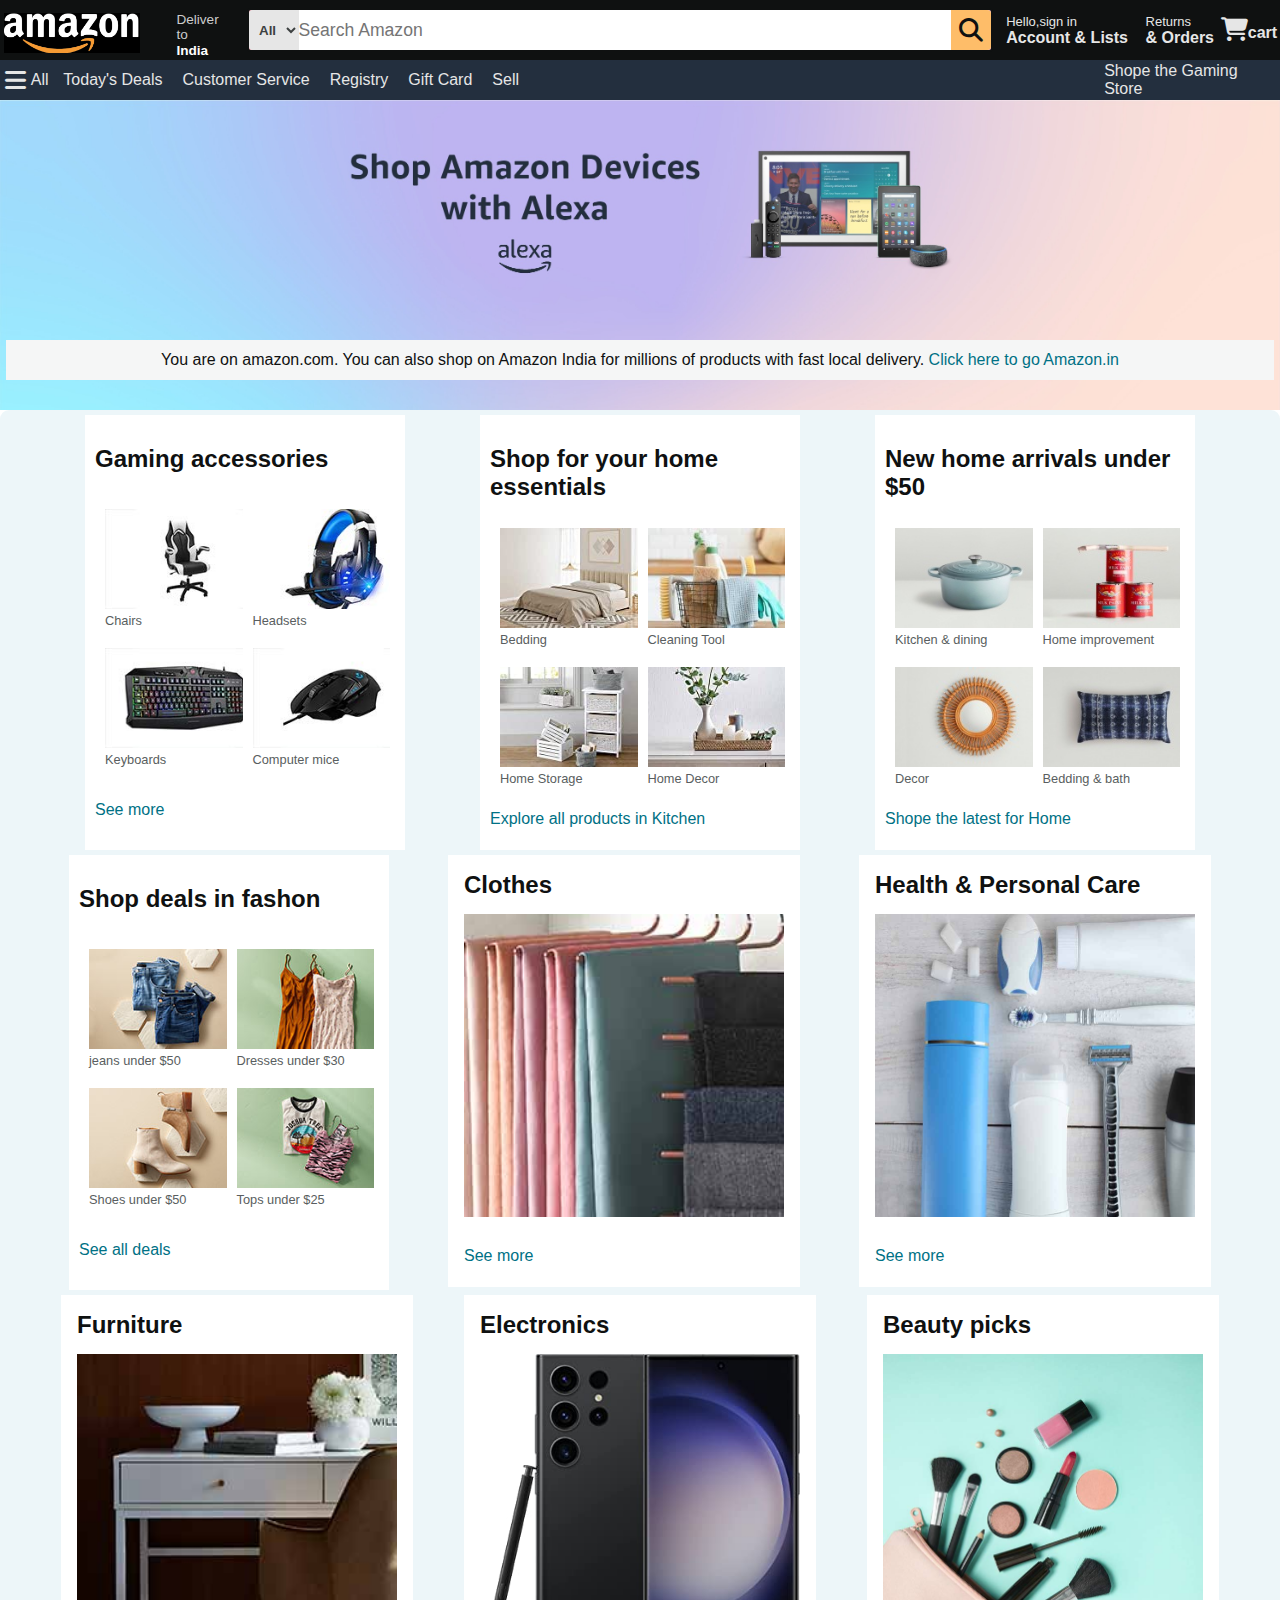
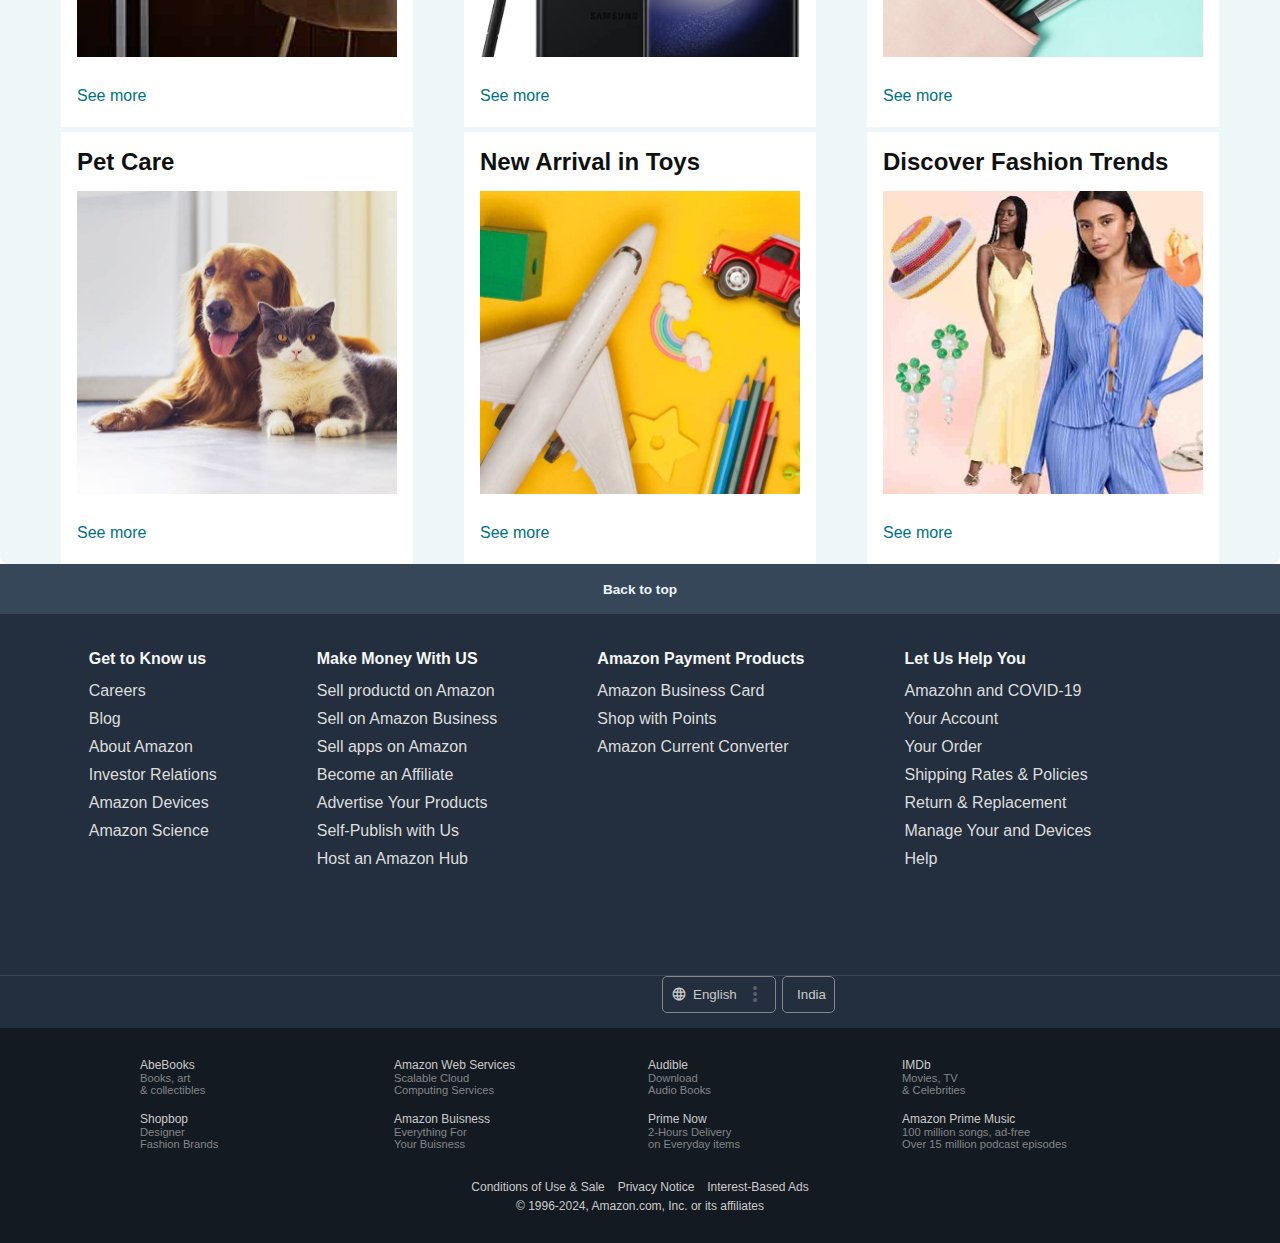
==== commit 59ac038c: "Improving responsiveness of panel-2-box-2" ====
--- a/index.html
+++ b/index.html
@@ -134,26 +134,32 @@
                     </div>
                     <div class="panel-2-box-2-image-contaner">
                         <div class="panel-2-box-2-image">
-                            <div class="panel-2-box-2-subbox">
-                                <img class="panel-2-box-2-image-tag" src="Content_Image/Fuji_Quad_Chair_1x._SY116_CB667159060_.jpg" alt="">
-                                <a class="panel-2-box-2-image-sub-info" href="#">Chairs</a>
-                            </div>
-                            <div class="panel-2-box-2-subbox">
-                                <img class="panel-2-box-2-image-tag" src="Content_Image/Fuji_Quad_Headset_1x._SY116_CB667159060_.jpg" alt="">
-                                <a class="panel-2-box-2-image-sub-info" href="#">Headsets</a>
-                            </div>
-                            
-                        </div>
-                        <div class="panel-2-box-2-image">
-                            <div class="panel-2-box-2-subbox">
-                                <img class="panel-2-box-2-image-tag" src="Content_Image/Fuji_Quad_Keyboard_1x._SY116_CB667159063_.jpg" alt="">
-                                <a class="panel-2-box-2-image-sub-info" href="#">Keyboards</a>
-                            </div>
-                            
-                            <div class="panel-2-box-2-subbox">
-                                <img class="panel-2-box-2-image-tag" src="Content_Image/Fuji_Quad_Mouse_1x._SY116_CB667159063_.jpg" alt="">
-                                <a class="panel-2-box-2-image-sub-info" href="#">Computer mice</a>
-                            </div>
+                            <a href="#">
+                                <div class="panel-2-box-2-subbox">
+                                    <img class="panel-2-box-2-image-tag" src="Content_Image/Fuji_Quad_Chair_1x._SY116_CB667159060_.jpg" alt="">
+                                    <a class="panel-2-box-2-image-sub-info" href="#">Chairs</a>
+                                </div>
+                            </a>
+                            <a href="#">
+                                <div class="panel-2-box-2-subbox">
+                                    <img class="panel-2-box-2-image-tag" src="Content_Image/Fuji_Quad_Headset_1x._SY116_CB667159060_.jpg" alt="">
+                                    <a class="panel-2-box-2-image-sub-info" href="#">Headsets</a>
+                                </div>
+                            </a>
+                        </div>
+                        <div class="panel-2-box-2-image">
+                            <a href="#">
+                                <div class="panel-2-box-2-subbox">
+                                    <img class="panel-2-box-2-image-tag" src="Content_Image/Fuji_Quad_Keyboard_1x._SY116_CB667159063_.jpg" alt="">
+                                    <a class="panel-2-box-2-image-sub-info" href="#">Keyboards</a>
+                                </div>
+                            </a>
+                            <a href="#">
+                                <div class="panel-2-box-2-subbox">
+                                    <img class="panel-2-box-2-image-tag" src="Content_Image/Fuji_Quad_Mouse_1x._SY116_CB667159063_.jpg" alt="">
+                                    <a class="panel-2-box-2-image-sub-info" href="#">Computer mice</a>
+                                </div>
+                            </a>
                         </div>
                     </div>
                     <div id="panel-2-box-2-a">
@@ -161,7 +167,6 @@
                     </div>
                 </div>
              </div>
-
             <div class="panel-2-box-2">
                 <div class="panel-2-box-2-content-contaner">
                     <div class="panel-2-box-2-content-h">
@@ -169,26 +174,32 @@
                     </div>
                     <div class="panel-2-box-2-image-contaner">
                         <div class="panel-2-box-2-image">
-                            <div class="panel-2-box-2-subbox">
-                                <img class="panel-2-box-2-image-tag" src="Content_Image/Bedding_1x._SY116_CB563137408_.jpg" alt="">
-                                <a class="panel-2-box-2-image-sub-info" href="#">Bedding</a>
-                            </div>
-                            <div class="panel-2-box-2-subbox">
-                                <img class="panel-2-box-2-image-tag" src="Content_Image/CleaningTool_1x._SY116_CB563137408_.jpg" alt="">
-                                <a class="panel-2-box-2-image-sub-info" href="#">Cleaning Tool</a>
-                            </div>
-                            
-                        </div>
-                        <div class="panel-2-box-2-image">
-                            <div class="panel-2-box-2-subbox">
-                                <img class="panel-2-box-2-image-tag" src="Content_Image/HomeStorage_1x._SY116_CB563137408_ (1).jpg" alt="">
-                                <a class="panel-2-box-2-image-sub-info" href="#">Home Storage</a>
-                            </div>
-                            
-                            <div class="panel-2-box-2-subbox">
-                                <img class="panel-2-box-2-image-tag" src="Content_Image/HomeDecor_1x._SY116_CB563137408_.jpg" alt="">
-                                <a class="panel-2-box-2-image-sub-info" href="#">Home Decor</a>
-                            </div>
+                            <a href="#">
+                                <div class="panel-2-box-2-subbox">
+                                    <img class="panel-2-box-2-image-tag" src="Content_Image/Bedding_1x._SY116_CB563137408_.jpg" alt="">
+                                    <a class="panel-2-box-2-image-sub-info" href="#">Bedding</a>
+                                </div>
+                            </a>
+                            <a href="#">
+                                <div class="panel-2-box-2-subbox">
+                                    <img class="panel-2-box-2-image-tag" src="Content_Image/CleaningTool_1x._SY116_CB563137408_.jpg" alt="">
+                                    <a class="panel-2-box-2-image-sub-info" href="#">Cleaning Tool</a>
+                                </div>
+                            </a>
+                        </div>
+                        <div class="panel-2-box-2-image">
+                            <a href="#">
+                                <div class="panel-2-box-2-subbox">
+                                    <img class="panel-2-box-2-image-tag" src="Content_Image/HomeStorage_1x._SY116_CB563137408_ (1).jpg" alt="">
+                                    <a class="panel-2-box-2-image-sub-info" href="#">Home Storage</a>
+                                </div>
+                            </a>
+                            <a href="#">
+                                <div class="panel-2-box-2-subbox">
+                                    <img class="panel-2-box-2-image-tag" src="Content_Image/HomeDecor_1x._SY116_CB563137408_.jpg" alt="">
+                                    <a class="panel-2-box-2-image-sub-info" href="#">Home Decor</a>
+                                </div>
+                            </a> 
                         </div>
                     </div>
                     <div id="panel-2-box-2-a">
@@ -196,8 +207,6 @@
                     </div>
                 </div>
              </div>
-
-
              <div class="panel-2-box-2">
                 <div class="panel-2-box-2-content-contaner">
                     <div class="panel-2-box-2-content-h">
@@ -205,26 +214,32 @@
                     </div>
                     <div class="panel-2-box-2-image-contaner">
                         <div class="panel-2-box-2-image">
-                            <div class="panel-2-box-2-subbox">
-                                <img class="panel-2-box-2-image-tag" src="Content_Image/Home_Flip_Summer_2024_315_HP_NewArrivals_QuadCard_D_01_1x._SY116_CB555960040_.jpg" alt="">
-                                <a class="panel-2-box-2-image-sub-info" href="#">Kitchen & dining</a>
-                            </div>
-                            <div class="panel-2-box-2-subbox">
-                                <img class="panel-2-box-2-image-tag" src="Content_Image/Home_Flip_Summer_2024_316_HP_NewArrivals_QuadCard_D_02_1x._SY116_CB555960040_.jpg" alt="">
-                                <a class="panel-2-box-2-image-sub-info" href="#">Home improvement</a>
-                            </div>
-                            
-                        </div>
-                        <div class="panel-2-box-2-image">
-                            <div class="panel-2-box-2-subbox">
-                                <img class="panel-2-box-2-image-tag" src="Content_Image/Home_Flip_Summer_2024_317_HP_NewArrivals_QuadCard_D_03_1x._SY116_CB555960040_.jpg" alt="">
-                                <a class="panel-2-box-2-image-sub-info" href="#">Decor</a>
-                            </div>
-                            
-                            <div class="panel-2-box-2-subbox">
-                                <img class="panel-2-box-2-image-tag" src="Content_Image/Home_Flip_Summer_2024_318_HP_NewArrivals_QuadCard_D_04_1x._SY116_CB555960040_.jpg" alt="">
-                                <a class="panel-2-box-2-image-sub-info" href="#">Bedding & bath</a>
-                            </div>
+                            <a href="#">
+                                <div class="panel-2-box-2-subbox">
+                                    <img class="panel-2-box-2-image-tag" src="Content_Image/Home_Flip_Summer_2024_315_HP_NewArrivals_QuadCard_D_01_1x._SY116_CB555960040_.jpg" alt="">
+                                    <a class="panel-2-box-2-image-sub-info" href="#">Kitchen & dining</a>
+                                </div>
+                            </a>
+                            <a href="#">
+                                <div class="panel-2-box-2-subbox">
+                                    <img class="panel-2-box-2-image-tag" src="Content_Image/Home_Flip_Summer_2024_316_HP_NewArrivals_QuadCard_D_02_1x._SY116_CB555960040_.jpg" alt="">
+                                    <a class="panel-2-box-2-image-sub-info" href="#">Home improvement</a>
+                                </div>
+                            </a>
+                        </div>
+                        <div class="panel-2-box-2-image">
+                            <a href="#">
+                                <div class="panel-2-box-2-subbox">
+                                    <img class="panel-2-box-2-image-tag" src="Content_Image/Home_Flip_Summer_2024_317_HP_NewArrivals_QuadCard_D_03_1x._SY116_CB555960040_.jpg" alt="">
+                                    <a class="panel-2-box-2-image-sub-info" href="#">Decor</a>
+                                </div>
+                            </a>
+                            <a href="#">
+                                <div class="panel-2-box-2-subbox">
+                                    <img class="panel-2-box-2-image-tag" src="Content_Image/Home_Flip_Summer_2024_318_HP_NewArrivals_QuadCard_D_04_1x._SY116_CB555960040_.jpg" alt="">
+                                    <a class="panel-2-box-2-image-sub-info" href="#">Bedding & bath</a>
+                                </div>
+                            </a>
                         </div>
                     </div>
                     <div id="panel-2-box-2-a">
@@ -232,8 +247,6 @@
                     </div>
                 </div>
              </div>
-
-
              <div class="panel-2-box-2">
                 <div class="panel-2-box-2-content-contaner">
                     <div class="panel-2-box-2-content-h">
@@ -241,26 +254,32 @@
                     </div>
                     <div class="panel-2-box-2-image-contaner">
                         <div class="panel-2-box-2-image">
-                            <div class="panel-2-box-2-subbox">
-                                <img class="panel-2-box-2-image-tag" src="Content_Image/DQC_APR_TBYB_W_BOTTOMS_1x._SY116_CB624172947_.jpg" alt="">
-                                <a class="panel-2-box-2-image-sub-info" href="#">jeans under $50</a>
-                            </div>
-                            <div class="panel-2-box-2-subbox">
-                                <img class="panel-2-box-2-image-tag" src="Content_Image/DQC_APR_TBYB_W_DRESSES_1x._SY116_CB623353881_.jpg" alt="">
-                                <a class="panel-2-box-2-image-sub-info" href="#">Dresses under $30</a>
-                            </div>
-                            
-                        </div>
-                        <div class="panel-2-box-2-image">
-                            <div class="panel-2-box-2-subbox">
-                                <img class="panel-2-box-2-image-tag" src="Content_Image/DQC_APR_TBYB_W_SHOES_1x._SY116_CB624172947_.jpg" alt="">
-                                <a class="panel-2-box-2-image-sub-info" href="#">Shoes under $50</a>
-                            </div>
-                            
-                            <div class="panel-2-box-2-subbox">
-                                <img class="panel-2-box-2-image-tag" src="Content_Image/DQC_APR_TBYB_W_TOPS_1x._SY116_CB623353881_.jpg" alt="">
-                                <a class="panel-2-box-2-image-sub-info" href="#">Tops under $25</a>
-                            </div>
+                            <a href="#">
+                                <div class="panel-2-box-2-subbox">
+                                    <img class="panel-2-box-2-image-tag" src="Content_Image/DQC_APR_TBYB_W_BOTTOMS_1x._SY116_CB624172947_.jpg" alt="">
+                                    <a class="panel-2-box-2-image-sub-info" href="#">jeans under $50</a>
+                                </div>
+                            </a>
+                            <a href="#">
+                                <div class="panel-2-box-2-subbox">
+                                    <img class="panel-2-box-2-image-tag" src="Content_Image/DQC_APR_TBYB_W_DRESSES_1x._SY116_CB623353881_.jpg" alt="">
+                                    <a class="panel-2-box-2-image-sub-info" href="#">Dresses under $30</a>
+                                </div>
+                            </a>
+                        </div>
+                        <div class="panel-2-box-2-image">
+                            <a href="#">
+                                <div class="panel-2-box-2-subbox">
+                                    <img class="panel-2-box-2-image-tag" src="Content_Image/DQC_APR_TBYB_W_SHOES_1x._SY116_CB624172947_.jpg" alt="">
+                                    <a class="panel-2-box-2-image-sub-info" href="#">Shoes under $50</a>
+                                </div>
+                            </a>
+                            <a href="#">
+                                <div class="panel-2-box-2-subbox">
+                                    <img class="panel-2-box-2-image-tag" src="Content_Image/DQC_APR_TBYB_W_TOPS_1x._SY116_CB623353881_.jpg" alt="">
+                                    <a class="panel-2-box-2-image-sub-info" href="#">Tops under $25</a>
+                                </div>
+                            </a>
                         </div>
                     </div>
                     <div id="panel-2-box-2-a">
@@ -268,8 +287,6 @@
                     </div>
                 </div>
              </div>
-
-
              <!-- boxType-1 -->
  
                  <div class="box-1">
--- a/style.css
+++ b/style.css
@@ -498,6 +498,7 @@
 font-size: 0.8rem;
 font-weight: 500;
 color: #595e60;
+display: block;
 }
 .panel-2-box-2-subbox{
 overflow: hidden;
